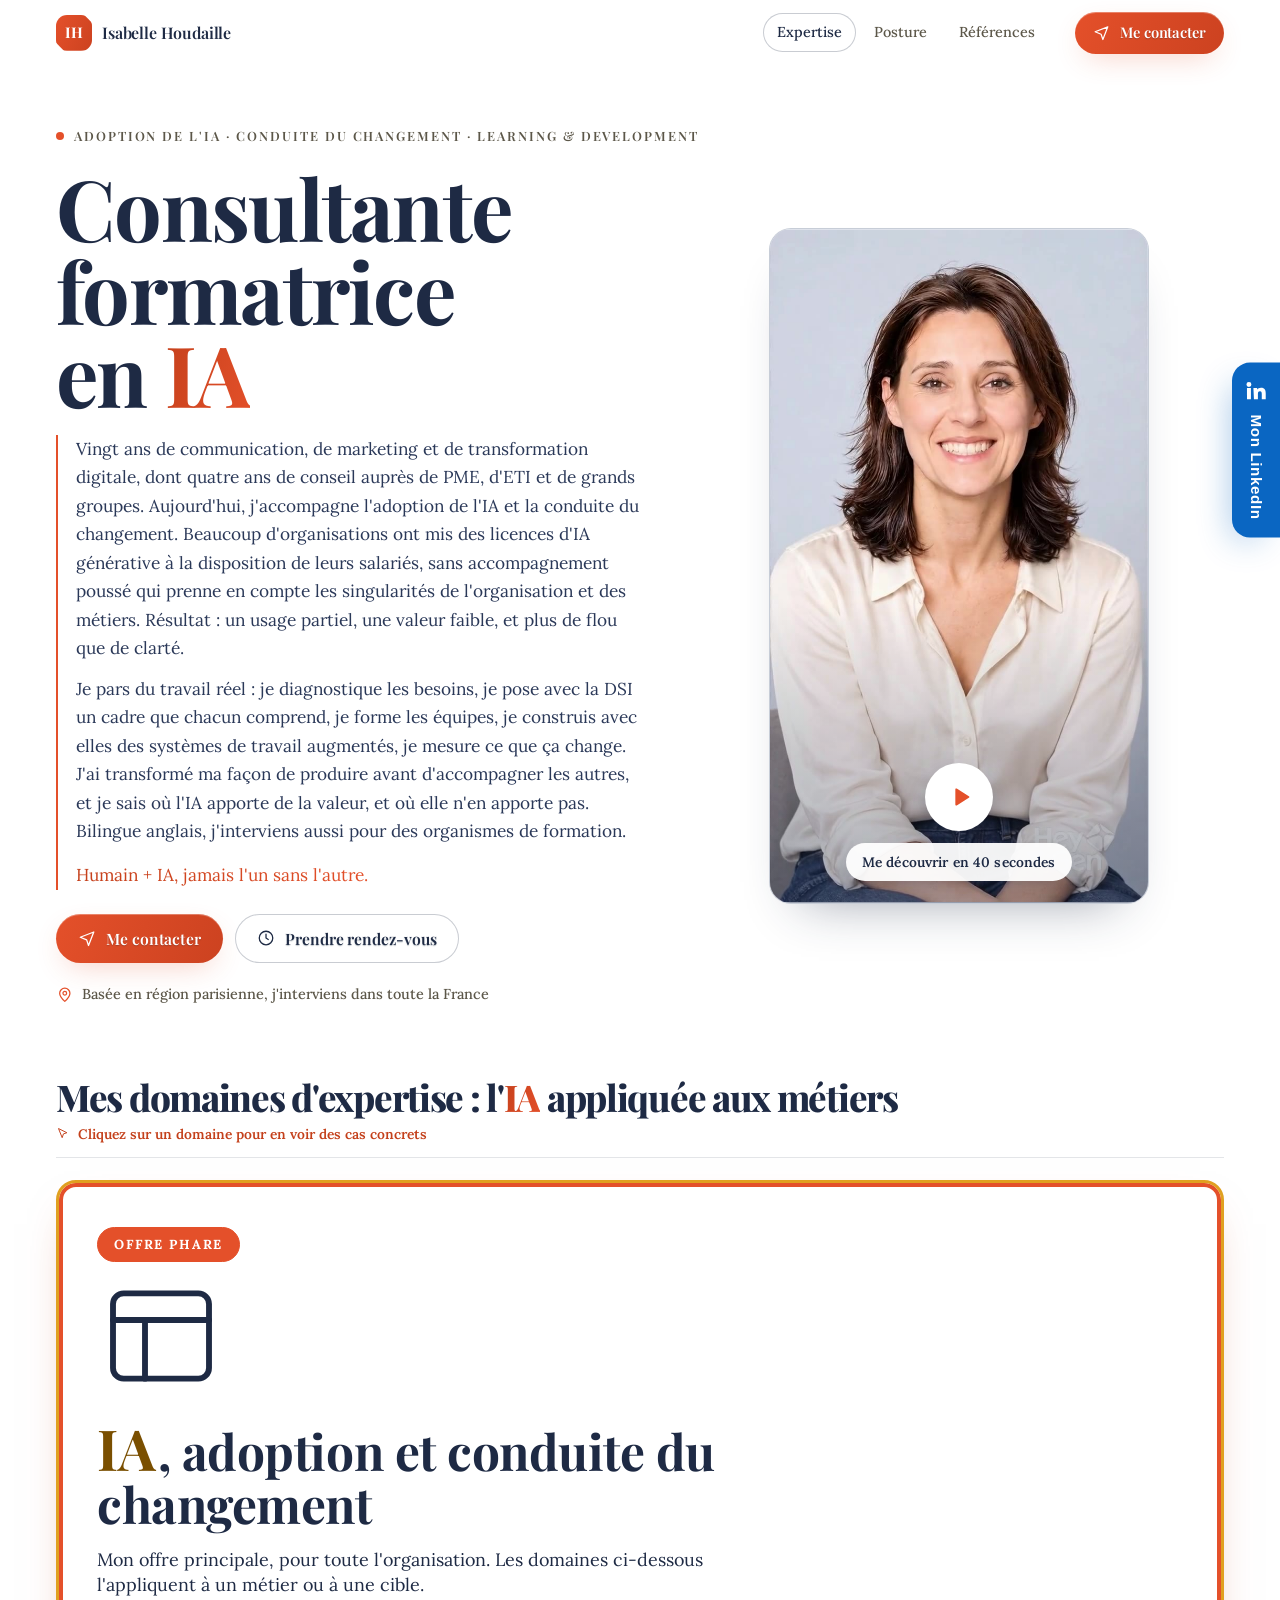
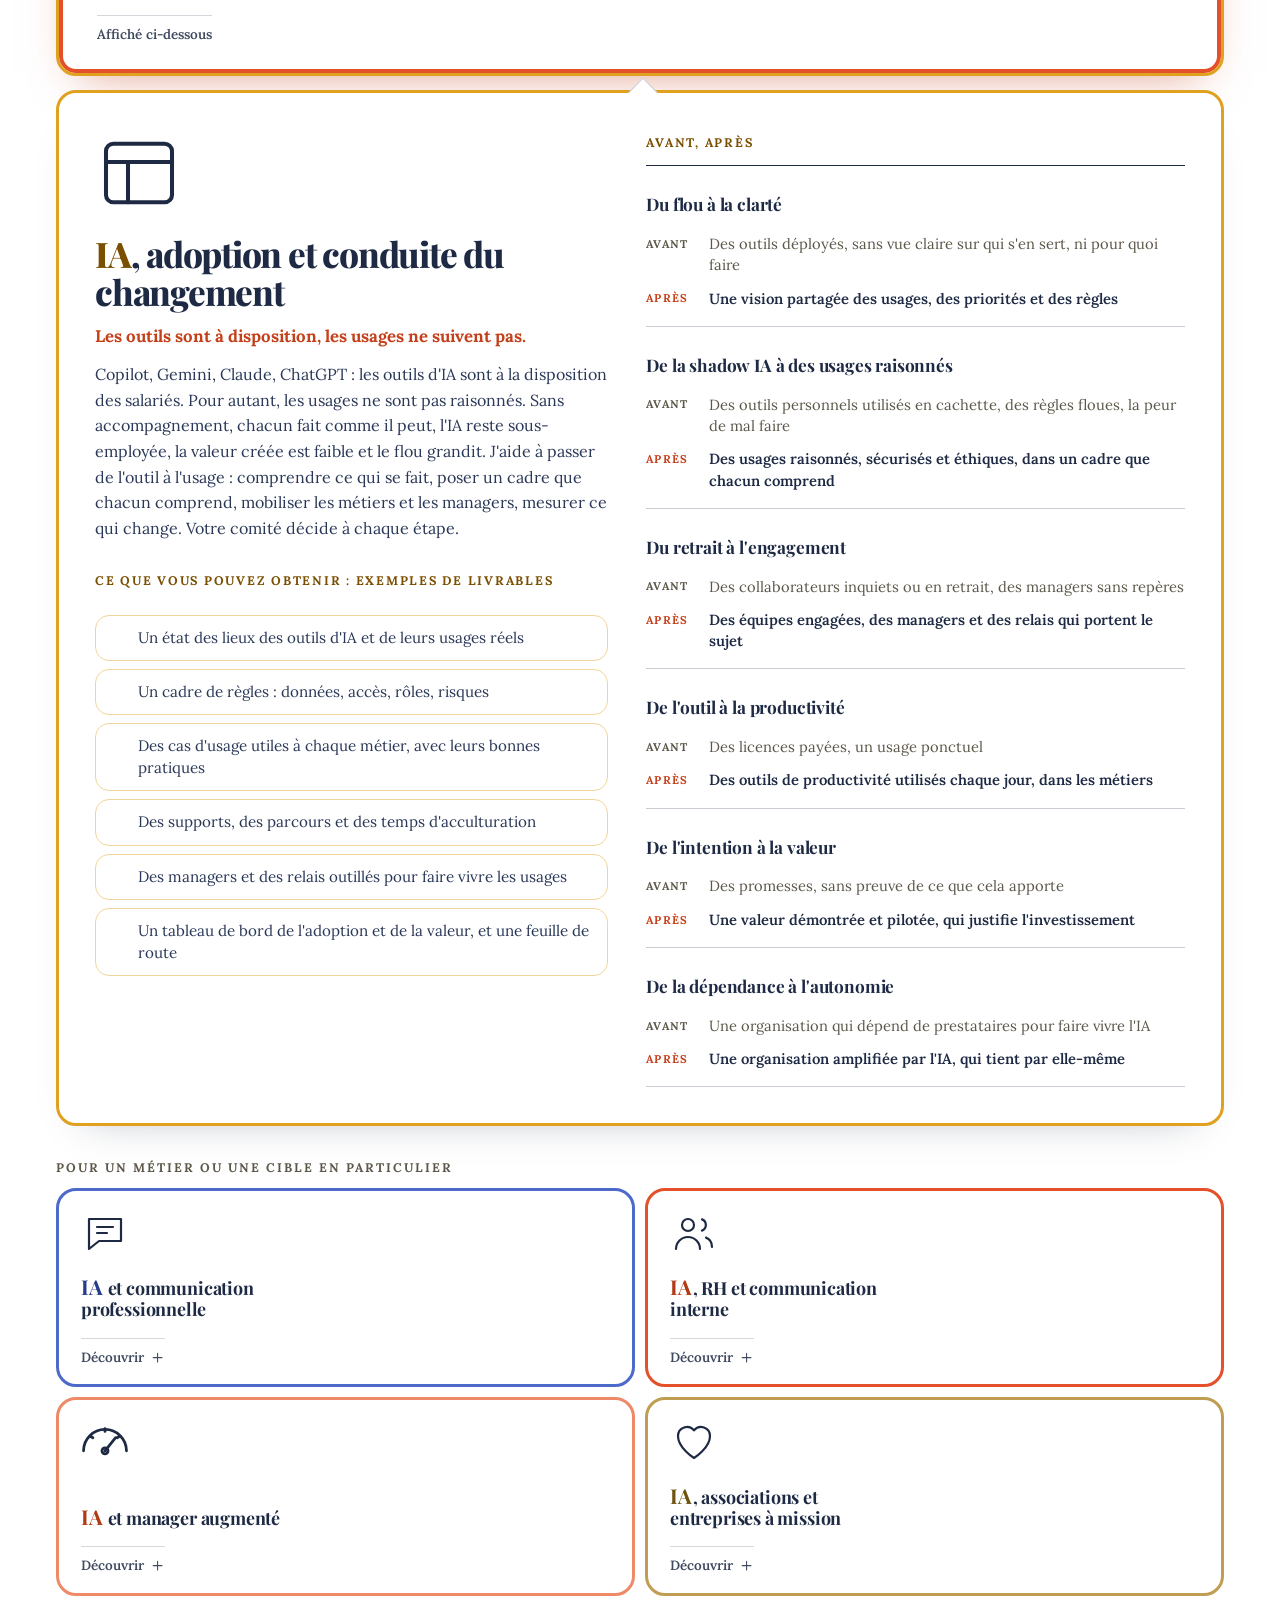
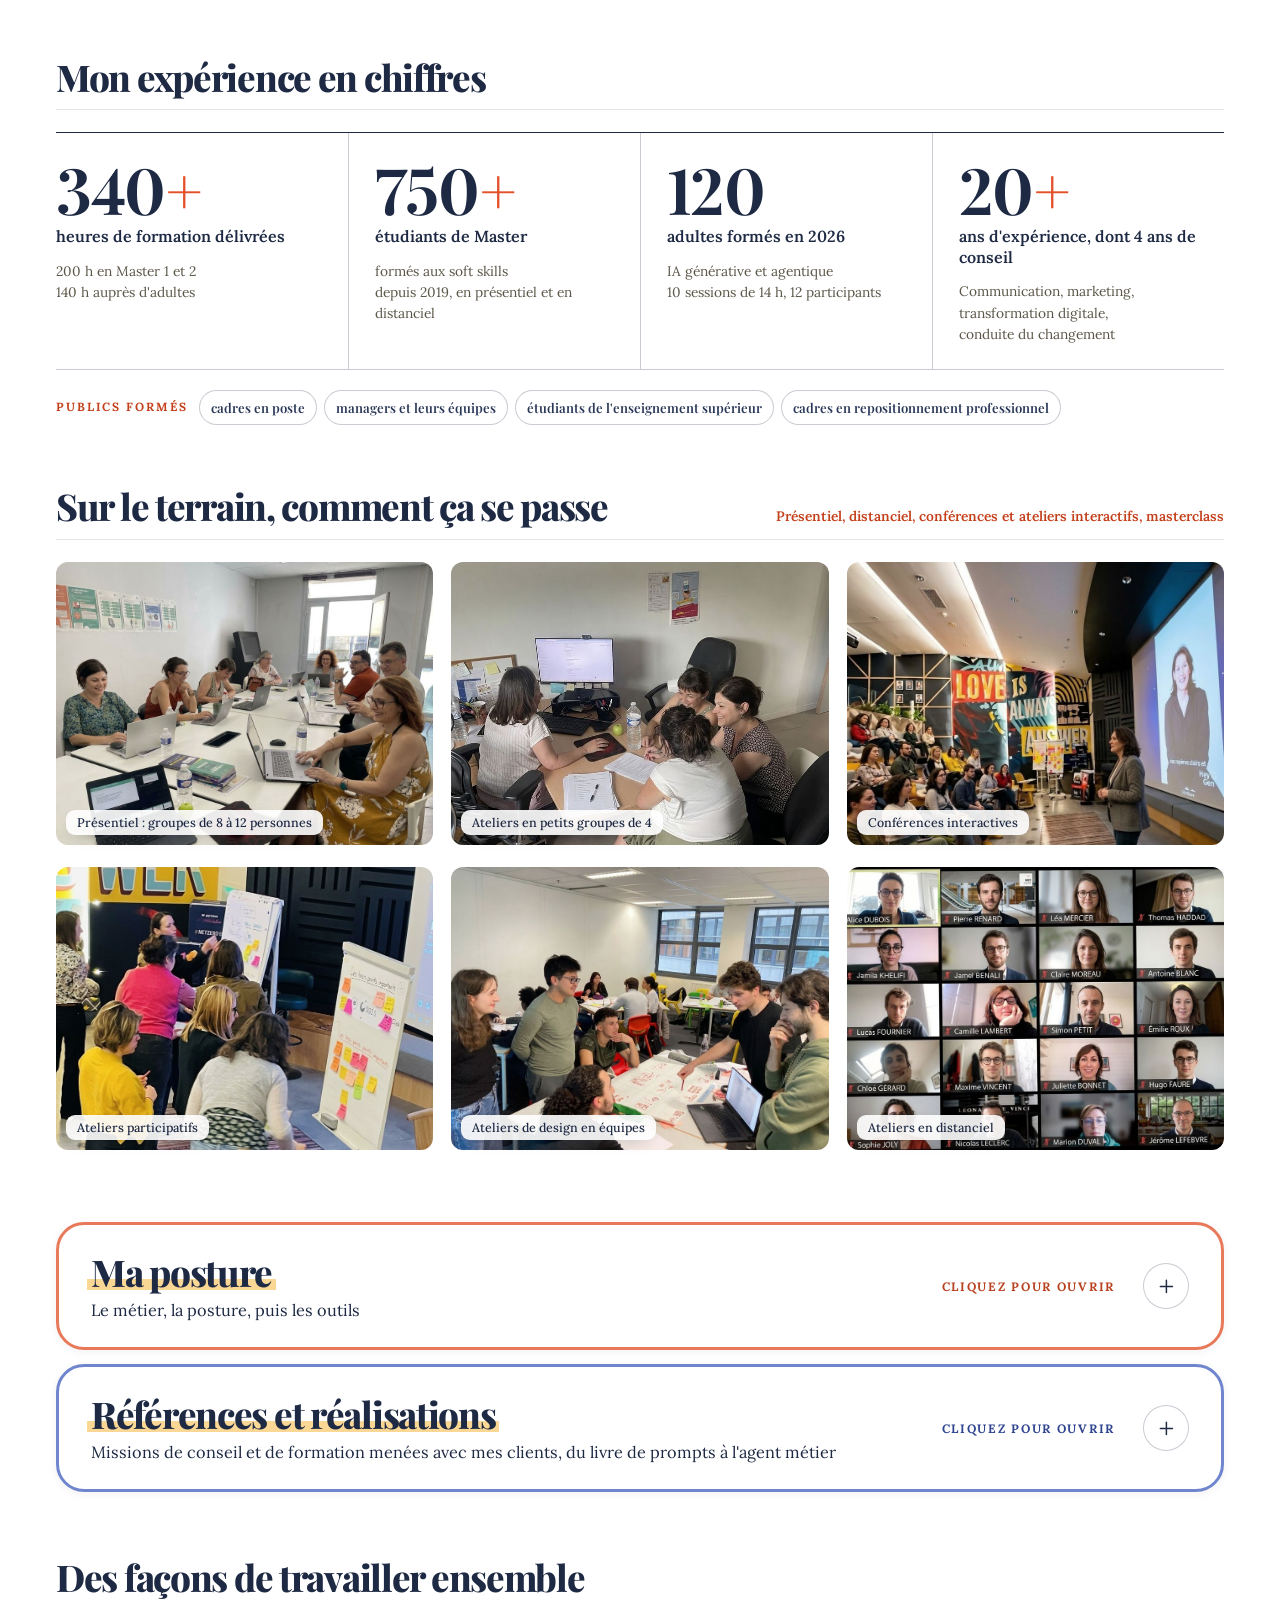
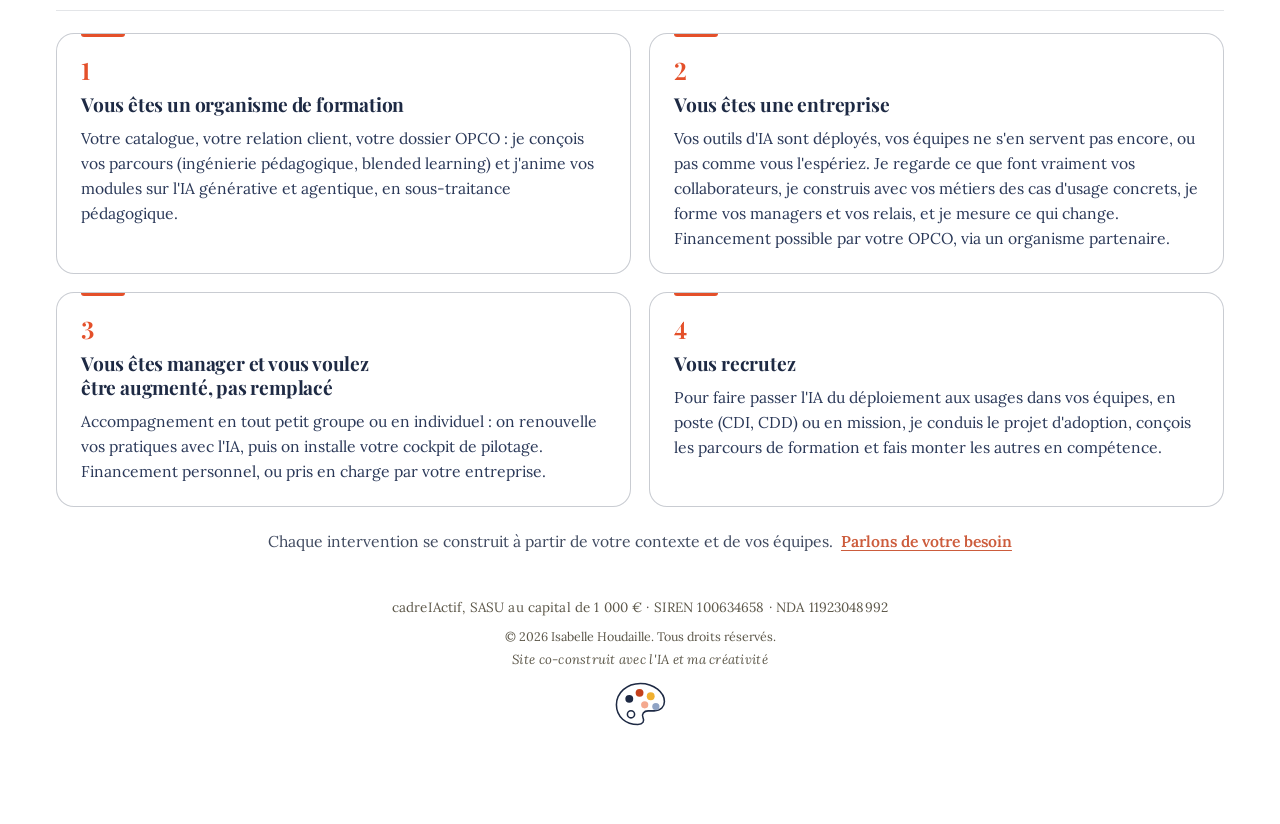
==== index.html @ 3a1d1134 "Panneau de contact : lien LinkedIn retiré (doublon avec l'onglet de droite) Co-Authored-By: Claude S" ====
<!doctype html>
<html lang="fr">
<head>
<meta charset="utf-8">
<meta name="viewport" content="width=device-width, initial-scale=1, viewport-fit=cover">
<title>Isabelle Houdaille · Consultante formatrice IA, conduite du changement</title>
<meta name="description" content="Consultante formatrice en IA : adoption de l'IA et conduite du changement, cadre d'usage, formation des équipes, systèmes de travail augmentés. Bilingue anglais.">
<meta name="theme-color" content="#ffffff">
<meta name="robots" content="index, follow, max-image-preview:large, max-snippet:-1">
<link rel="canonical" href="https://www.cadreiactif.com/">
<meta property="og:type" content="website">
<meta property="og:locale" content="fr_FR">
<meta property="og:site_name" content="cadreIActif">
<meta property="og:url" content="https://www.cadreiactif.com/">
<meta property="og:title" content="Isabelle Houdaille · Consultante formatrice IA, conduite du changement">
<meta property="og:description" content="Adoption de l'IA et conduite du changement : des outils déployés aux usages raisonnés, formation des équipes, systèmes de travail augmentés. Bilingue anglais.">
<meta property="og:image" content="https://www.cadreiactif.com/photo.jpg">
<meta property="og:image:width" content="600">
<meta property="og:image:height" content="750">
<meta property="og:image:alt" content="Isabelle Houdaille, consultante formatrice en IA">
<meta name="twitter:card" content="summary_large_image">
<script type="application/ld+json">
{
 "@context": "https://schema.org",
 "@graph": [
  {
   "@type": "Person",
   "@id": "https://www.cadreiactif.com/#isabelle-houdaille",
   "name": "Isabelle Houdaille",
   "jobTitle": "Consultante formatrice en IA",
   "description": "Consultante formatrice en IA : adoption de l'IA et conduite du changement, cadre d'usage, formation des équipes, conception de systèmes de travail augmentés par l'IA. Vingt ans de communication, de marketing et de transformation digitale, dont quatre ans de conseil.",
   "url": "https://www.cadreiactif.com/",
   "image": "https://www.cadreiactif.com/photo.jpg",
   "email": "ih@cadreiactif.com",
   "knowsLanguage": ["fr", "en"],
   "worksFor": { "@id": "https://www.cadreiactif.com/#cadreiactif" },
   "address": { "@type": "PostalAddress", "addressRegion": "Île-de-France", "addressCountry": "FR" },
   "knowsAbout": [
    "Intelligence artificielle appliquée aux métiers",
    "IA générative et agentique",
    "Conduite du changement",
    "Transformation digitale",
    "Transformation des métiers",
    "Adoption des usages",
    "Learning & Development",
    "Ingénierie pédagogique",
    "Conception de parcours de formation",
    "Blended learning",
    "Assistants et agents IA",
    "Ingénierie du contexte",
    "Gestion des connaissances",
    "Automatisation des processus",
    "Design thinking",
    "Facilitation",
    "Mesure de l'impact"
   ],
   "sameAs": ["https://www.linkedin.com/in/isabellehoudaille-ia-digital-innovation-creativite/"]
  },
  {
   "@type": "ProfessionalService",
   "@id": "https://www.cadreiactif.com/#cadreiactif",
   "name": "cadreIActif",
   "url": "https://www.cadreiactif.com/",
   "founder": { "@id": "https://www.cadreiactif.com/#isabelle-houdaille" },
   "areaServed": "FR",
   "knowsLanguage": ["fr", "en"],
   "description": "Conseil et formation en IA pour les managers, les équipes, les organismes de formation et les entreprises : conduite du changement, acculturation, assistants et agents IA, systèmes de travail augmentés.",
   "email": "ih@cadreiactif.com",
   "sameAs": ["https://www.linkedin.com/in/isabellehoudaille-ia-digital-innovation-creativite/"]
  },
  {
   "@type": "WebSite",
   "@id": "https://www.cadreiactif.com/#site",
   "url": "https://www.cadreiactif.com/",
   "name": "cadreIActif",
   "inLanguage": "fr-FR",
   "publisher": { "@id": "https://www.cadreiactif.com/#cadreiactif" }
  }
 ]
}
</script>
<link rel="icon" href="data:image/svg+xml,%3Csvg xmlns=%27http://www.w3.org/2000/svg%27 viewBox=%270 0 64 64%27%3E%3Crect width=%2764%27 height=%2764%27 rx=%2714%27 fill=%27%23ffffff%27/%3E%3Ctext x=%2732%27 y=%2742%27 font-size=%2728%27 font-weight=%27700%27 text-anchor=%27middle%27 font-family=%27Arial,sans-serif%27 fill=%27%23e4502a%27%3EIH%3C/text%3E%3C/svg%3E">
<link rel="preconnect" href="https://fonts.googleapis.com">
<link rel="preconnect" href="https://fonts.gstatic.com" crossorigin>
<link rel="stylesheet" href="https://fonts.googleapis.com/css2?family=Lora:ital,wght@0,400;0,500;0,600;0,700;1,400&family=Playfair+Display:wght@500;600;700;800;900&display=swap">
<link rel="stylesheet" href="style.css?v=20261110110000">
<noscript><style>.ssr{position:static;width:auto;height:auto;margin:0;overflow:visible;clip:auto;white-space:normal;padding:24px;max-width:860px;margin:0 auto;font-family:Georgia,serif;line-height:1.6}</style></noscript>
</head>
<body>
<div id="progress" aria-hidden="true"></div>
<header class="top" id="top"></header>
<main id="main"><!--SSR:START--><div class="ssr"><section id="haut-ssr">
<h1>Isabelle Houdaille · Consultante formatrice en IA</h1>
<p>Adoption de l&#x27;IA · Conduite du changement · Learning &amp; Development</p>
<p>Vingt ans de communication, de marketing et de transformation digitale, dont quatre ans de conseil auprès de PME, d&#x27;ETI et de grands groupes. Aujourd&#x27;hui, j&#x27;accompagne l&#x27;adoption de l&#x27;IA et la conduite du changement. Beaucoup d&#x27;organisations ont mis des licences d&#x27;IA générative à la disposition de leurs salariés, sans accompagnement poussé qui prenne en compte les singularités de l&#x27;organisation et des métiers. Résultat : un usage partiel, une valeur faible, et plus de flou que de clarté.</p>
<p>Je pars du travail réel : je diagnostique les besoins, je pose avec la DSI un cadre que chacun comprend, je forme les équipes, je construis avec elles des systèmes de travail augmentés, je mesure ce que ça change. J&#x27;ai transformé ma façon de produire avant d&#x27;accompagner les autres, et je sais où l&#x27;IA apporte de la valeur, et où elle n&#x27;en apporte pas. Bilingue anglais, j&#x27;interviens aussi pour des organismes de formation.</p>
<p>Humain + IA, jamais l&#x27;un sans l&#x27;autre.</p>
<p>Basée en région parisienne, j&#x27;interviens dans toute la France</p>
<p><a href="mailto:ih@cadreiactif.com">ih@cadreiactif.com</a> · <a href="/rdv/">Prendre rendez-vous</a> · <a href="https://www.linkedin.com/in/isabellehoudaille-ia-digital-innovation-creativite/">Profil LinkedIn</a></p>
</section>
<section id="expertise-ssr">
<h2>Mes domaines d&#x27;expertise : l&#x27;IA appliquée aux métiers</h2>
<article><h3>IA, adoption et conduite du changement</h3><p>Les outils sont à disposition, les usages ne suivent pas.</p>
<p>Copilot, Gemini, Claude, ChatGPT : les outils d&#x27;IA sont à la disposition des salariés. Pour autant, les usages ne sont pas raisonnés. Sans accompagnement, chacun fait comme il peut, l&#x27;IA reste sous-employée, la valeur créée est faible et le flou grandit. J&#x27;aide à passer de l&#x27;outil à l&#x27;usage : comprendre ce qui se fait, poser un cadre que chacun comprend, mobiliser les métiers et les managers, mesurer ce qui change. Votre comité décide à chaque étape.</p>
<h4>Vos cas métiers en action : exemples, non limitatifs</h4><ul><li>Un état des lieux des outils d&#x27;IA et de leurs usages réels</li><li>Un cadre de règles : données, accès, rôles, risques</li><li>Des cas d&#x27;usage utiles à chaque métier, avec leurs bonnes pratiques</li><li>Des supports, des parcours et des temps d&#x27;acculturation</li><li>Des managers et des relais outillés pour faire vivre les usages</li><li>Un tableau de bord de l&#x27;adoption et de la valeur, et une feuille de route</li></ul>
<h4>Avant, après</h4><ul><li>Du flou à la clarté : avant, Des outils déployés, sans vue claire sur qui s&#x27;en sert, ni pour quoi faire ; après, Une vision partagée des usages, des priorités et des règles</li><li>De la shadow IA à des usages raisonnés : avant, Des outils personnels utilisés en cachette, des règles floues, la peur de mal faire ; après, Des usages raisonnés, sécurisés et éthiques, dans un cadre que chacun comprend</li><li>Du retrait à l&#x27;engagement : avant, Des collaborateurs inquiets ou en retrait, des managers sans repères ; après, Des équipes engagées, des managers et des relais qui portent le sujet</li><li>De l&#x27;outil à la productivité : avant, Des licences payées, un usage ponctuel ; après, Des outils de productivité utilisés chaque jour, dans les métiers</li><li>De l&#x27;intention à la valeur : avant, Des promesses, sans preuve de ce que cela apporte ; après, Une valeur démontrée et pilotée, qui justifie l&#x27;investissement</li><li>De la dépendance à l&#x27;autonomie : avant, Une organisation qui dépend de prestataires pour faire vivre l&#x27;IA ; après, Une organisation amplifiée par l&#x27;IA, qui tient par elle-même</li></ul></article>
<article><h3>IA et communication professionnelle</h3><p>L&#x27;IA tient la plume, vous gardez la voix.</p>
<p>Un cockpit de pilotage et de création pour vos assets marketing et de communication : livret de marque, calendrier éditorial, visuels, un message pour chaque cible. L&#x27;IA décline, votre voix reste la vôtre.</p>
<h4>Vos cas métiers en action : exemples, non limitatifs</h4><ul><li>Décliner un même message pour l&#x27;e-mailing, la plaquette, les réseaux sociaux, le communiqué et le site web</li><li>Bâtir un calendrier éditorial : un contenu pilier, plusieurs formats, un message par cible</li><li>Poser le livret de marque et la charte éditoriale</li><li>Créer des visuels, des infographies et de la data visualisation</li><li>Piloter sa communication avec un tableau de bord et des indicateurs d&#x27;impact</li><li>Planifier ses tâches récurrentes : veille, newsletter, bilan et récapitulatif</li></ul>
<h4>Indicateurs de réussite : exemples</h4><ul><li>Un livre blanc (plan, rédaction, relectures, versions) : avant 4 j, après 1 j, estimation</li><li>Un message décliné en 6 supports (emailing, plaquette, réseaux sociaux, communiqué, site) : avant 6 h, après 1 h 30, estimation</li><li>Le calendrier éditorial d&#x27;un trimestre (thèmes, formats et dates posés avant d&#x27;écrire) : avant 3 j, après 4 h, estimation</li></ul></article>
<article><h3>IA, RH et communication interne</h3><p>Moins de paperasse, plus d&#x27;humain.</p>
<p>Diagnostic des besoins avec les équipes, puis fiches de poste, parcours d&#x27;intégration, FAQ salariés, tableaux de bord RH. Du temps, de la créativité et de la cohérence collective reviennent à l&#x27;équipe.</p>
<h4>Vos cas métiers en action : exemples, non limitatifs</h4><ul><li>Rédiger des fiches de poste et des contenus de marque employeur, en contrôlant les biais</li><li>Transformer un accord ou un texte juridique en livret salarié et en FAQ RH</li><li>Relire un procès-verbal de CSE : décisions, actions et points sensibles</li><li>Construire un parcours d&#x27;intégration : étapes, supports et checklist pour le manager</li><li>Concevoir un parcours de formation en blended learning, avec ses supports</li><li>Suivre les indicateurs RH et le budget formation : tableau de bord, bilan mensuel et to-do list des échéances</li></ul>
<h4>Indicateurs de réussite : exemples</h4><ul><li>Le renouvellement du catalogue d&#x27;ateliers d&#x27;une association nationale (un agent conçoit les ateliers à partir d&#x27;un brief, bibliothèque de 60+ prompts) : avant tous les 3 ans, après tous les 3 mois, constaté</li><li>Le procès-verbal mensuel d&#x27;un CSE (relu avec un agent conçu avec une DRH) : avant 2 h, après 15 min, estimation</li><li>Une fiche de poste et son annonce (rédigées, relues et contrôlées sur les biais) : avant 2 h, après 30 min, estimation</li></ul></article>
<article><h3>IA et manager augmenté</h3><p>L&#x27;IA fait le travail, le manager garde la décision.</p>
<h4>Niveau 1 : Transformer ses pratiques de travail avec l&#x27;IA</h4><ul><li>Comprendre les fondamentaux de l&#x27;IA générative et agentique</li><li>Maîtriser le prompting et adopter la bonne posture pour obtenir des résultats fiables et pertinents</li><li>Créer des assistants personnalisés et implémenter des agents IA pour exploiter ses documents, structurer ses méthodes de travail et automatiser les tâches les plus chronophages et répétitives</li></ul><p>Ce que vous y gagnez : Gagner du temps, améliorer la qualité des productions et se recentrer sur les missions à valeur ajoutée</p>
<h4>Niveau 2 : Système de travail augmenté par l&#x27;IA avec Claude Code ou Codex</h4><ul><li>Concevoir et mettre en place un véritable « second cerveau » augmenté par l&#x27;IA, organisé autour de vos outils, dossiers, documents et connaissances</li><li>Structurer une mémoire persistante, relier vos ressources, créer des workflows et automatiser des tâches récurrentes</li></ul><p>Ce que vous y gagnez : Capitaliser sur vos informations, retrouver le fil de vos projets, fluidifier votre organisation et libérer du temps pour l&#x27;analyse et la décision</p>
<h4>Vos cas métiers en action : exemples, non limitatifs</h4><ul><li>Installer son cockpit de pilotage, relié à sa messagerie, à son agenda et à ses documents</li><li>Transformer les échanges en décisions : comptes rendus, synthèses et plans d&#x27;action</li><li>Planifier ses tâches récurrentes : veille, newsletter, bilan, récapitulatif et to-do list</li><li>Travailler en équipe avec une base de connaissances partagée et interrogeable</li><li>Penser avec l&#x27;IA : un partenaire de réflexion pour challenger ses idées et gagner en créativité</li><li>Construire son offre, son positionnement et ses prises de parole pour avoir de l&#x27;impact</li></ul>
<h4>Indicateurs de réussite : exemples</h4><ul><li>La veille de la semaine (collecte et synthèse automatisées, 2 newsletters par semaine) : avant 3 h, après 20 min, constaté</li><li>Une proposition commerciale argumentée (avec un cockpit relié à ses outils) : avant 1 j, après 3 h, estimation</li><li>Le compte rendu d&#x27;une visio d&#x27;une heure (synthèse, décisions, actions avec échéances) : avant 45 min, après 10 min, estimation</li></ul></article>
<article><h3>IA, associations et entreprises à mission</h3><p>L&#x27;IA doit prouver son impact.</p>
<p>Budget et impact en tableaux de bord, rapports pour les financeurs, gestion de projets, animation de réseau : l&#x27;IA sert la mission, et l&#x27;impact se démontre.</p>
<h4>Vos cas métiers en action : exemples, non limitatifs</h4><ul><li>Rédiger des rapports et des bilans pour les financeurs : indicateurs, impact, message adapté à chacun</li><li>Monter un projet ou un dossier : diagnostic, objectifs, plan d&#x27;action et budget</li><li>Passer en revue des dizaines de projets avec des critères équitables, avant un CODIR</li><li>Piloter le budget, les financements et les indicateurs d&#x27;impact dans un tableau de bord partagé</li><li>Valoriser ses actions : un bilan d&#x27;impact décliné en newsletter et en contenus, avec un message par cible</li><li>Planifier le suivi de la mission : veille sur les financeurs, bilan d&#x27;impact et to-do list des échéances</li></ul>
<h4>Indicateurs de réussite : exemples</h4><ul><li>Le passage en revue de 50 projets avant un CODIR (mêmes critères appliqués à chacun) : avant 35 h, après 10 h, constaté</li><li>Un rapport pour un financeur (indicateurs, bilan, narratif d&#x27;impact) : avant 2 j, après 4 h, estimation</li><li>Le compte rendu d&#x27;un conseil d&#x27;administration (relevé de décisions et actions) : avant 3 h, après 45 min, estimation</li></ul></article>
</section>
<section id="chiffres-ssr">
<h2>Mon expérience en chiffres</h2><ul>
<li>340+ heures de formation délivrées : étudiants et adultes</li>
<li>750+ étudiants de Master : formés aux soft skills</li>
<li>120 adultes formés en 2026 : IA générative et agentique, 10 sessions de 14 h</li>
<li>20+ ans d&#x27;expérience, dont 4 ans de conseil : communication, marketing, transformation digitale, conduite du changement</li>
</ul>
<p>Publics formés : cadres en poste, managers et leurs équipes, étudiants de l&#x27;enseignement supérieur, cadres en repositionnement professionnel.</p></section>
<section id="terrain-ssr">
<h2>Sur le terrain, comment ça se passe</h2><p>Présentiel, distanciel, conférences et ateliers interactifs, masterclass</p>
<ul><li>Présentiel : groupes de 8 à 12 personnes</li><li>Ateliers en petits groupes de 4</li><li>Conférences interactives</li><li>Ateliers participatifs</li><li>Ateliers de design en équipes</li><li>Ateliers en distanciel</li></ul></section>
<section id="posture-ssr">
<h2>Ma posture : le métier, la posture, puis les outils</h2><p>Une IA utile à une équipe tient trois choses ensemble, dans cet ordre.</p><ol>
<li><h3>Le métier</h3><p>Les usages avant l&#x27;outil.</p><p>Je pars du travail réel : qui fait quoi, où ça coince, ce que l&#x27;outil changera. J&#x27;écoute les cas d&#x27;usage de vos équipes avec leurs mots, par des entretiens, des enquêtes et l&#x27;observation du terrain, pour une IA qui sert dès le lundi matin.</p></li>
<li><h3>La posture</h3><p>Le professionnel reste aux commandes.</p><p>L&#x27;IA copilote, l&#x27;humain pose le problème, arbitre et signe. Je dis aussi où elle n&#x27;apporte rien : un usage qui ne tient pas se retire. Avec les agents, je précise qui fixe le périmètre, quels contrôles s&#x27;appliquent, et quand reprendre la main. Un usage raisonné, éthique et responsable.</p></li>
<li><h3>Les outils</h3><p>Choisis pour vos contraintes, pas pour la mode.</p><p>ChatGPT, Claude, Copilot, Gemini, Mistral, les IA sectorielles. Sécurité, confidentialité, digital workplace : on choisit les environnements et les LLM, puis les fonctionnalités utiles. Je conçois des systèmes de travail augmentés par l&#x27;IA : assistants et agents, ingénierie du contexte, mémoire et gestion des connaissances, workflows intelligents, automatisation des processus.</p></li>
</ol><p>Le métier seul ne dit pas quoi installer. La posture seule reste théorique. Les outils seuls changent tous les six mois. Tenus ensemble, comme un système, le métier donne le terrain, la posture fixe les règles, les outils exécutent : l&#x27;adoption des usages passe le cap des trois semaines.</p><p>Humain + IA, jamais l&#x27;un sans l&#x27;autre.</p></section>
<section id="realisations-ssr">
<h2>Références et réalisations</h2>
<p>Missions de conseil et de formation menées avec mes clients, du livre de prompts à l'agent métier.</p>
<article><h3>60+ prompts, une base commune enrichie à chaque formation</h3><p>Réseau d&#x27;insertion professionnelle · Formation et ingénierie pédagogique</p><p>Une soixantaine de prompts, écrits avec les conseillers, pour ne jamais repartir de zéro. Chaque formation enrichit la bibliothèque, la suivante en profite, et tout le réseau avec.</p><ul><li>Les éléments clés pour comprendre l&#x27;IA et ses outils</li><li>La posture à adopter et l&#x27;art de questionner</li><li>Des assistants et des agents, des prompts pour aller plus loin</li><li>Des exercices d&#x27;échauffement ludiques et des ateliers de spécification d&#x27;agents</li></ul><p>Bénéfice : une base commune qui s&#x27;enrichit à chaque formation, au profit de tout le réseau</p></article>
<article><h3>Un agent IA pour renouveler le catalogue d&#x27;ateliers tous les 3 mois</h3><p>Association nationale de défense des droits des consommateurs · Conseil et conception d&#x27;un agent IA</p><p>Tous les trois ans, l&#x27;association renouvelait son catalogue d&#x27;ateliers : un chantier lourd. Avec l&#x27;agent, c&#x27;est tous les trois mois. À partir d&#x27;un simple brief, il cadre le besoin, propose des idées et construit chaque atelier pour une cible et un objectif précis. Le catalogue colle enfin à un marché qui bouge vite, et gagne en attractivité.</p><ul><li>Un brief, un besoin cadré, des idées d&#x27;ateliers pour une cible et un objectif précis</li><li>Déroulé, supports, évaluation, mesure de l&#x27;impact : l&#x27;atelier est construit de bout en bout</li><li>Une pédagogie différenciée selon le public, et des concepts qu&#x27;on n&#x27;aurait pas imaginés seul</li></ul><p>Avant : tous les 3 ans. Maintenant : tous les 3 mois, un cycle divisé par 12</p></article>
<article><h3>L&#x27;IA pour analyser 50 projets avant le comité de sélection</h3><p>Fondation d&#x27;entreprise, soutien à des projets à impact dans les territoires · Conseil et mesure de l&#x27;impact</p><p>Tous les deux mois, une cinquantaine de dossiers, de formats et de qualité inégaux, attendent le comité de sélection. L&#x27;IA passe chacun au crible d&#x27;une même grille de critères équitables, centrée sur l&#x27;impact attendu. Le temps de lecture tombe de 35 h à 10 h, la décision reste humaine.</p><ul><li>Une grille de critères équitables et centrée sur l&#x27;impact, identique pour chaque projet</li><li>Données anonymisées, outils validés, relecture humaine avant le comité</li></ul><p>Bénéfice : 10 h de lecture au lieu de 35 h, tous les 2 mois, avec une même grille pour chaque projet</p></article>
</section>
<section id="offre-ssr">
<h2>Des façons de travailler ensemble</h2>
<article><h3>Vous êtes un organisme de formation</h3><p>Votre catalogue, votre relation client, votre dossier OPCO : je conçois vos parcours (ingénierie pédagogique, blended learning) et j&#x27;anime vos modules sur l&#x27;IA générative et agentique, en sous-traitance pédagogique.</p></article>
<article><h3>Vous êtes une entreprise</h3><p>Vos outils d&#x27;IA sont déployés, vos équipes ne s&#x27;en servent pas encore, ou pas comme vous l&#x27;espériez. Je regarde ce que font vraiment vos collaborateurs, je construis avec vos métiers des cas d&#x27;usage concrets, je forme vos managers et vos relais, et je mesure ce qui change. Financement possible par votre OPCO, via un organisme partenaire.</p></article>
<article><h3>Vous êtes manager et vous voulez être augmenté, pas remplacé</h3><p>Accompagnement en tout petit groupe ou en individuel : on renouvelle vos pratiques avec l&#x27;IA, puis on installe votre cockpit de pilotage. Financement personnel, ou pris en charge par votre entreprise.</p></article>
<article><h3>Vous recrutez</h3><p>Pour faire passer l&#x27;IA du déploiement aux usages dans vos équipes, en poste (CDI, CDD) ou en mission, je conduis le projet d&#x27;adoption, conçois les parcours de formation et fais monter les autres en compétence.</p></article>
<p>Chaque intervention se construit à partir de votre contexte et de vos équipes.</p></section>
<p>Contactez-moi. Un projet de transformation, une équipe à former, un poste à pourvoir ? Réservez 20 minutes pour en parler, ou écrivez-moi : je vous réponds personnellement.</p>
<p>cadreIActif, SASU au capital de 1 000 € · SIREN 100634658 · NDA 11923048992 · © 2026 Isabelle Houdaille</p></div><!--SSR:END--></main>
<div id="dock"></div>

<script>
(function () {
  var $ = function (s, r) { return (r || document).querySelector(s); };
  var $$ = function (s, r) { return Array.prototype.slice.call((r || document).querySelectorAll(s)); };
  var esc = function (s) { return String(s).replace(/[&<>"]/g, function (c) { return { "&": "&amp;", "<": "&lt;", ">": "&gt;", '"': "&quot;" }[c]; }); };
  var reduce = window.matchMedia && window.matchMedia("(prefers-reduced-motion: reduce)").matches;
  var D0;
  var NAV = [["expertise", "Expertise"], ["posture", "Posture"], ["realisations", "Références"]];

  function fmtMin(m) {
    m = Math.round(m);
    if (m >= 60) { var h = Math.floor(m / 60), r = m % 60; return h + " h" + (r ? " " + (r < 10 ? "0" : "") + r : ""); }
    return m + " min";
  }
  function ico(name) { return '<svg viewBox="0 0 24 24" width="1em" height="1em" fill="none" stroke="currentColor" stroke-width="1.7" stroke-linecap="round" stroke-linejoin="round" aria-hidden="true">' + D0.icones.raw[name] + '</svg>'; }
  function counter(c) { return '<div class="n" data-n="' + c.n + '" data-s="' + esc(c.s) + '">' + c.n + (c.s ? '<i>' + esc(c.s) + '</i>' : '') + '</div>'; }
  function mailto() { return "mailto:" + D0.meta.email + "?subject=" + encodeURIComponent(D0.contact.objet); }

  /* ---------- Barre du haut, dock de contact ---------- */
  function renderTop(D) {
    $("#top").innerHTML =
      '<div class="top-in"><a class="logo" href="#haut" aria-label="Haut de page"><span>IH</span>Isabelle Houdaille</a>' +
      '<nav class="tnav" aria-label="Sections">' + NAV.map(function (n) { return '<a href="#' + n[0] + '" data-s="' + n[0] + '">' + n[1] + '</a>'; }).join("") + '</nav>' +
      '<div class="top-act">' +
      '<button class="cta sm" type="button" data-open-contact>' + ico("send") + esc(D.contact.bouton) + '</button></div></div>';

    $("#dock").innerHTML =
      '<a class="tab-contact" href="' + esc(D.meta.linkedin) + '" target="_blank" rel="noopener" aria-label="' + esc(D.contact.accroche || "Mon LinkedIn") + ' (nouvel onglet)"><span class="tc-ic">' + D.icones["in"] + '</span><span class="tc-tx">' + esc(D.contact.accroche || "Mon LinkedIn") + '</span></a>' +
      '<div class="scrim" id="scrim"></div>' +
      '<aside class="cpanel" id="cpanel" aria-hidden="true" aria-label="Contact"><button class="icon-btn x" type="button" id="cclose" aria-label="Fermer">' + ico("close") + '</button>' +
      '<div class="cp-photo"><span class="logo-b">IH</span><div><b>' + esc(D.meta.nom) + '</b><span>' + esc(D.meta.titre) + (D.meta.titre2 ? ' ' + esc(D.meta.titre2) : '') + '</span></div></div>' +
      '<h2 class="cp-h">' + esc(D.contact.titre) + '</h2>' +
      (D.contact.texte ? '<p class="cp-txt">' + esc(D.contact.texte) + '</p>' : '') +
      (D.contact.rdvLien ? '<a class="cta" href="' + esc(D.contact.rdvLien) + '" target="_blank" rel="noopener">' + ico("clock") + esc(D.contact.rdv) + '</a>' : '') +
      '<div class="addr"><a id="addr" href="' + esc(mailto()) + '">' + esc(D.meta.email) + '</a><button type="button" class="copy" id="copy" aria-label="Copier l\'adresse e-mail">' + ico("copy") + '<span>Copier</span></button></div>' +
      '</aside>';
  }

  /* ---------- Hero ---------- */
  function heroHtml(D) {
    var T = D.titres;
    var txt = esc(D.profil.texte).replace(esc(D.profil.accent), '<em class="gt">' + esc(D.profil.accent) + '</em>')
      .split("\n").map(function (t) { return '<p>' + t + '</p>'; }).join("");
    return '<section class="hero" id="haut"><div class="hero-grid"><div class="hero-txt">' +
      '<span class="role"><i></i>' + esc(D.meta.role || D.meta.nom) + '</span>' +
      '<h1 class="nom">' + esc(D.meta.titre).replace(/IA$/, '<span class="gt">IA</span>') + (D.meta.titre2 ? '<small>' + esc(D.meta.titre2).replace(/IA$/, '<span class="gt">IA</span>') + '</small>' : '') + '</h1>' +
      '<div class="profil-texte">' + txt + '</div>' +
      '<div class="hero-act"><button class="cta" type="button" data-open-contact>' + ico("send") + esc(D.contact.bouton) + '</button>' +
      (D.contact.rdvLien ? '<a class="cta alt" href="' + esc(D.contact.rdvLien) + '" target="_blank" rel="noopener">' + ico("clock") + esc(D.contact.rdv) + '</a>' : '') +
      '</div>' +
      '<p class="metas">' + ico("lieu") + esc(D.meta.lieu) + '</p>' +
      '</div>' +
      '<figure class="vid" id="presentation">' +
        '<div class="vid-frame">' +
        '<video id="vid-el" playsinline preload="none" poster="media/presentation-poster.jpg" aria-label="Vidéo de présentation d\'' + esc(D.meta.nom) + '" width="720" height="1280"><source src="media/presentation.mp4" type="video/mp4"></video>' +
        '<img class="vid-poster" src="media/presentation-poster.jpg" alt="" width="720" height="1280">' +
        '<button class="vid-play" type="button" aria-label="Lire la vidéo de présentation (40 secondes)">' +
          '<span class="vid-ring"><svg viewBox="0 0 24 24" aria-hidden="true"><path d="M8 5.5v13a.8.8 0 0 0 1.2.7l10.4-6.5a.8.8 0 0 0 0-1.4L9.2 4.8A.8.8 0 0 0 8 5.5z" fill="currentColor"/></svg></span>' +
          '<span class="vid-lab">Me découvrir en 40 secondes</span>' +
        '</button>' +
        '</div></figure></div></section>';
  }

  function offreHtml(D) {
    var O = D.offre; if (!O) return "";
    return '<section class="offre" id="offre"><div class="sec-head"><h2>' + esc(O.titre) + '</h2><span class="sec-hint">' + esc(O.hint || "") + '</span></div>' +
      '<ul class="offre-grid n' + O.items.length + '">' + O.items.map(function (it, i) {
        return '<li class="offre-it"><span class="offre-n">' + (i + 1) + '</span><h3>' + esc(it.t) + '</h3><p>' + esc(it.d) + '</p>' + (it.niv ? '<ul class="offre-niv">' + it.niv.map(function (n) { return '<li>' + esc(n) + '</li>'; }).join("") + '</ul>' : '') + (it.fin ? '<p class="offre-fin">' + esc(it.fin) + '</p>' : '') + '</li>';
      }).join("") + '</ul>' + (O.pied ? '<p class="offre-devis">' + esc(O.pied) + ' <button type="button" class="devis-lien" data-open-contact>' + esc(O.piedLien || "Contactez-moi") + '</button></p>' : '') + '</section>';
  }

  function kpisHtml(D) {
    var C = D.chiffres, H = C[0], S = C[1], A = C[2], Y = C[3];
    function k(c, sub) { return '<article class="kpi"><div class="kbody">' + counter(c) + '<div class="l">' + esc(c.l) + '</div></div><div class="ks">' + sub + '</div></article>'; }
    var o = '<section class="chiffres"><div class="sec-head"><h2>' + esc(D.titres.chiffres) + '</h2></div><div class="kpis" id="dash">';
    o += k(H, H.repartition[0].h + ' h en ' + esc(H.repartition[0].l) + '<br>' + H.repartition[1].h + ' h auprès d\'adultes');
    o += k(S, esc(S.d) + '<br>depuis 2019, en présentiel et en distanciel');
    o += k(A, 'IA générative et agentique<br>' + A.sessions.nb + ' sessions de ' + A.sessions.duree.replace(" ", "\u00a0") + ', ' + A.sessions.par + ' participants');
    o += k(Y, 'Communication, marketing,<br>transformation digitale,<br>conduite du changement');
    return o + '</div>' +
      '<p class="publics"><span>' + esc(D.titres.publics) + '</span>' + D.publics.map(function (t) { return '<b>' + esc(t) + '</b>'; }).join("") + '</p></section>';
  }

  /* ---------- Accordéons ---------- */
  function acc(id, num, title, teaser, body, open) {
    return '<section class="acc' + (open ? " open" : "") + '" id="' + id + '"><button class="acc-h' + (num ? '' : ' nonum') + '" type="button" aria-expanded="' + !!open + '" aria-controls="' + id + '-b" id="' + id + '-h">' +
      (num ? '<span class="an">' + num + '</span>' : '') + '<span class="at"><b>' + title + '</b><small>' + teaser + '</small></span>' +
      '<span class="ah"><span class="ah-o">Cliquez pour ouvrir</span><span class="ah-c">Fermer</span></span><span class="ap">' + ico("plus") + '</span></button>' +
      '<div class="acc-b" id="' + id + '-b" role="region" aria-labelledby="' + id + '-h"><div class="acc-w"><div class="acc-in">' + body + '</div></div></div></section>';
  }

  function flowHtml(D) {
    var P = D.posture;
    function it(x) { return '<li class="pi pi' + x.n + '"><span class="pn">' + x.n + '</span><div><h3>' + esc(x.t) + '</h3><b>' + esc(x.s) + '</b><p>' + esc(x.d) + '</p></div></li>'; }
    return '<div class="pos" id="flow"><p class="pos-intro">' + esc(P.intro) + '</p><div class="pos-grid"><ol class="pitems">' + P.items.map(it).join("") + '</ol>' +
      '<figure class="pfig"><img src="' + esc(P.img) + '" alt="' + esc(P.alt) + '" loading="lazy"></figure></div>' +
      '<p class="pos-close">' + esc(P.cloture) + '</p>' +
      '<div class="flow-foot"><span>' + esc(P.pied) + '</span><a href="#realisations" data-go="realisations">' + esc(P.lien) + ico("down") + '</a></div></div>';
  }

  function arr(s) { return esc(s).replace(/→/g, '<span class="ar">→</span>'); }
  function titreIA(t) { return esc(t).replace(/^IA\b/, '<span class="iab">IA</span>'); }
  function expertiseHtml(D) {
    return '<section class="expertise" id="expertise"><div class="sec-head"><h2>' + esc(D.titres.expertise).replace(/\bIA\b/, '<span class="gt">IA</span>') + '</h2><span class="sec-hint">' + ico("cursor") + 'Cliquez sur un domaine pour en voir des cas concrets</span></div>' +
      '<div class="tiles" id="tiles" role="tablist" aria-label="Domaines d\'expertise en IA">' +
      D.fonctions.map(function (f, k) {
        var ph = !!f.phare;
        return (k === 1 && D.fonctions[0].phare && D.titres.declinaisons ? '<p class="tiles-sub">' + esc(D.titres.declinaisons) + '</p>' : '') +
          '<button class="tile spot c-' + f.col + (ph ? ' tile-phare' : '') + '" role="tab" type="button" id="tab-' + f.id + '" data-i="' + k + '" aria-selected="false" aria-controls="panel">' +
          '<span class="t-ic">' + f.icon + '</span>' +
          '<span class="t-top"><span class="plus"><span class="p1">' + ico("plus") + '</span><span class="p2">' + ico("check") + '</span></span></span>' +
          (ph ? '<span class="t-badge">' + esc(f.phareLabel || "Offre phare") + '</span>' : '') +
          '<span class="t-title">' + titreIA(f.t) + '</span>' + (ph && f.sous ? '<span class="t-sub">' + esc(f.sous) + '</span>' : '') +
          '<span class="t-go"><span class="go-off">Découvrir</span><span class="go-on">Affiché ci-dessous</span><span class="go-plus">' + ico("plus") + '</span></span></button>';
      }).join("") + '</div><div class="panel" id="panel" role="tabpanel" aria-live="polite" hidden></div></section>';
  }

  function terrainHtml(D) {
    return '<section class="terrain" id="terrain"><div class="sec-head"><h2>' + esc(D.titres.terrain) + '</h2><span class="sec-hint">' + esc(D.titres.terrainHint || "") + '</span></div><div class="ribbon">' +
      D.terrain.map(function (p) { return '<figure class="spot"><img src="' + esc(p.src) + '" alt="' + esc(p.alt) + '" loading="lazy"><figcaption>' + esc(p.cap) + '</figcaption></figure>'; }).join("") + '</div></section>';
  }

  function realisationsHtml(D) {
    return '<p class="lead">Trois histoires où l\'IA a rendu du temps, du livre de prompts à l\'agent.</p>' +
            '<div class="rcards" id="rcards" role="tablist" aria-label="Réalisations">' + D.realisations.map(function (r, k) {
        return '<button type="button" class="rcard spot" role="tab" id="rtab-' + r.id + '" data-i="' + k + '" aria-selected="false" aria-controls="rpanel">' +
          '<span class="rimg"><img src="' + esc(r.img) + '" alt="" loading="lazy"></span>' +
          '<span class="rbody"><span class="t-num">0' + (k + 1) + ' · ' + esc(r.sous) + '</span>' + (r.type ? '<span class="r-type">' + esc(r.type) + '</span>' : '') + '<span class="t-title">' + esc(r.t) + '</span>' + (r.gain ? '<span class="r-gain">' + esc(r.gain) + '</span>' : '') +
          '<span class="t-go"><span class="go-off">Voir le détail</span><span class="go-on">Affiché ci-dessous</span>' + ico("arrow") + '</span></span></button>';
      }).join("") + '</div><div class="rpanel" id="rpanel" role="tabpanel" aria-live="polite" hidden></div>';
  }

  function rdetail(r) {
    var o = '<figure class="rfig"><img src="' + esc(r.img) + '" alt="' + esc(r.alt) + '"></figure><div class="rtxt"><h3>' + esc(r.t) + '</h3><div class="org">' + esc(r.sous) + (r.type ? ' · ' + esc(r.type) : '') + '</div><p>' + esc(r.d) + '</p>';
    if (r.pts && r.pts.length) o += '<ul class="rpts">' + r.pts.map(function (p) { return '<li>' + esc(p) + '</li>'; }).join("") + '</ul>';
    if (r.slider) {
      o += '<div class="roi"><div class="roi-top"><span class="rl">Validation du PV mensuel (estimation)</span><div class="big" aria-live="polite"><span id="roi-val">' + fmtMin(15) + '</span><small id="roi-gain"></small></div></div>' +
        '<div class="bar"><i id="roi-bar"></i></div>' +
        '<div class="slider"><div class="slider-labels"><span>Sans agent : ' + fmtMin(120) + '</span><span>Avec l\'agent : ' + fmtMin(15) + '</span></div>' +
        '<div class="range-wrap"><input id="roi-range" type="range" min="0" max="100" value="100" aria-label="Sans agent vers avec agent"><span class="slide-hint" id="slide-hint">' + ico("arrow") + 'Glissez</span></div></div></div>';
    } else if (r.avant) {
      o += '<div class="rkpi"><b>' + arr(r.chiffre) + '</b><span>' + esc(r.chiffreL) + '</span><div class="ba"><i class="b1"></i><i class="b2" style="--w:' + (r.apres / r.avant * 100).toFixed(1) + '%"></i></div></div>';
    } else if (r.chiffre) {
      o += '<div class="rkpi"><b>' + esc(r.chiffre) + ' ' + esc(r.chiffreL) + '</b></div>';
    }
    return o + '</div>';
  }

  function dated(list) { return list.map(function (x) { return '<li><b>' + esc(x.a) + '</b><span class="dt">' + esc(x.t) + '</span><span class="de">' + esc(x.e) + '</span></li>'; }).join(""); }

  function parcoursHtml(D) {
    return '<div class="timeline">' + D.experiences.map(function (e) {
      return '<article class="job spot"><div class="job-head"><div><h3>' + esc(e.t) + '</h3><div class="org">' + esc(e.o) + '</div></div><div class="per">' + esc(e.p) + '</div></div>' +
        (e.clients ? '<div class="clients">Clients : ' + esc(e.clients) + '</div>' : '') +
        '<ul>' + e.b.map(function (b) { return '<li>' + esc(b) + '</li>'; }).join("") + '</ul>' +
        (e.photos ? '<div class="gal n' + e.photos.length + '">' + e.photos.map(function (p) { return '<figure><img src="' + esc(p.src) + '" alt="' + esc(p.alt) + '" loading="lazy"><figcaption>' + esc(p.cap) + '</figcaption></figure>'; }).join("") + '</div>' : '') + '</article>';
    }).join("") +
      '<article class="job prev"><div class="job-head"><div><h3>Parcours antérieur</h3><div class="org">Marketing et communication, 1997 - 2010</div></div></div><ul class="dated">' + dated(D.parcours) + '</ul></article></div>';
  }

  function outilsHtml(D) {
    return '<div class="duo"><div class="card"><h3>Outils et méthodes</h3><div class="tgroups">' +
      D.outils.map(function (g) { return '<div class="tg"><span class="tg-l">' + esc(g.g) + '</span><ul class="toolist">' + g.i.map(function (o) { return '<li>' + esc(o) + '</li>'; }).join("") + '</ul></div>'; }).join("") + '</div></div>' +
      '<div class="card"><h3>Formation et certifications</h3><ul class="dated">' + dated(D.formation) + '</ul></div></div>';
  }

  function renderMain(D) {
    var h = heroHtml(D) + expertiseHtml(D) + kpisHtml(D) + terrainHtml(D);
    h += '<div class="accs">' +
      acc("posture", "", "Ma posture", "Le métier, la posture, puis les outils", flowHtml(D), false) +
      acc("realisations", "", "Références et réalisations", "Missions de conseil et de formation menées avec mes clients, du livre de prompts à l'agent métier", realisationsHtml(D), false) + '</div>';
    h += offreHtml(D);
    h += '<p class="pied-nda">cadreIActif, SASU au capital de 1&nbsp;000&nbsp;€ · SIREN 100634658 · NDA ' + esc(D.meta.nda || "11923048992") + '</p>' +
      '<p class="pied-copy">&copy; 2026 Isabelle Houdaille. Tous droits réservés.</p>' +
      '<p class="pied-ia"><span>Site co-construit avec l\'IA et ma créativité</span><svg class="pal" viewBox="0 0 64 56" aria-hidden="true" focusable="false"><path class="pal-b" d="M32 4C16 4 4 15 4 29c0 14 11 23 25 23 6 0 8-4 6-8s1-8 6-8h7c8 0 12-5 12-11C60 15 48 4 32 4z"/><circle class="pal-h" cx="21" cy="40" r="4.2"/><circle cx="19" cy="22" r="4.6" fill="#1e2a44"/><circle cx="31" cy="15" r="4.6" fill="#c4401b"/><circle cx="44" cy="19" r="4.6" fill="#f0b030"/><circle cx="50" cy="31" r="4.2" fill="#8fa3c4"/><circle cx="37" cy="29" r="4.2" fill="#f4a98f"/></svg></p>';
    $("#main").innerHTML = h;
  }

  /* ---------- Comportements ---------- */
  function setAcc(sec, open) {
    var closed = false;
    if (open) {
      $$(".acc.open").forEach(function (o) { if (o !== sec) { o.classList.remove("open"); $(".acc-h", o).setAttribute("aria-expanded", "false"); closed = true; } });
    }
    sec.classList.toggle("open", open);
    $(".acc-h", sec).setAttribute("aria-expanded", open ? "true" : "false");
    return closed;
  }
  function wireAcc() {
    $$(".acc").forEach(function (sec) {
      $(".acc-h", sec).addEventListener("click", function () {
        var open = !sec.classList.contains("open");
        var closed = setAcc(sec, open);
        /* un volet qui se referme au-dessus décale la page : on recale le volet ouvert sous la barre du haut */
        if (open && closed) setTimeout(function () {
          if (sec.getBoundingClientRect().top < 72) sec.scrollIntoView({ behavior: reduce ? "auto" : "smooth", block: "start" });
        }, 540);
      });
    });
    function openTo(id) {
      var sec = document.getElementById(id);
      if (!sec || !sec.classList.contains("acc")) return false;
      var closed = setAcc(sec, true);
      setTimeout(function () { sec.scrollIntoView({ behavior: reduce ? "auto" : "smooth", block: "start" }); }, closed ? 540 : 60);
      return true;
    }
    $$('a[href^="#"]').forEach(function (a) {
      a.addEventListener("click", function (e) {
        var id = a.getAttribute("href").slice(1);
        if (id && openTo(id)) e.preventDefault();
      });
    });
    if (location.hash && /^#[a-z]+$/.test(location.hash)) openTo(location.hash.slice(1));
  }

  function wireCv(D) {
    /* Dans l'aperçu hébergé par claude.ai, ouvrir le PDF dans un nouvel onglet est refusé : on l'affiche dans la page. */
    var enApercu = /claude\.ai|claudeusercontent/i.test(location.hostname);
    if (!enApercu) return;
    var box = document.createElement("div");
    box.className = "cvbox"; box.hidden = true; box.setAttribute("role", "dialog"); box.setAttribute("aria-label", "Mon CV");
    box.innerHTML = '<div class="cvbox-in"><button type="button" class="cvbox-x" aria-label="Fermer">×</button><img src="img/cv-page-1.png" alt="CV, page 1"><img src="img/cv-page-2.png" alt="CV, page 2"></div>';
    document.body.appendChild(box);
    function close() { box.hidden = true; document.documentElement.classList.remove("cv-open"); }
    box.addEventListener("click", function (e) { if (e.target === box || e.target.className === "cvbox-x") close(); });
    document.addEventListener("keydown", function (e) { if (e.key === "Escape") close(); });
    document.addEventListener("click", function (e) {
      var a = e.target.closest && e.target.closest('a[href$=".pdf"]');
      if (!a) return;
      e.preventDefault(); box.hidden = false; document.documentElement.classList.add("cv-open"); box.scrollTop = 0;
    });
  }

  function wireFonctions(D) {
    var tabs = $$(".tile"), panel = $("#panel"), cur = -1, wrap = $("#tiles");
    wrap.appendChild(panel);
    function notch() {
      if (cur < 0 || panel.hidden) return;
      var t = tabs[cur].getBoundingClientRect(), p = panel.getBoundingClientRect();
      panel.style.setProperty("--notch", Math.max(28, Math.min(p.width - 28, t.left + t.width / 2 - p.left)) + "px");
    }
    function resBlock(f) {
      if (f.ba) {
        return '<div class="cas-title">' + esc(f.ba.titre || "Avant, après") + '</div><ul class="bas">' + f.ba.items.map(function (x) {
          return '<li class="ba"><b>' + esc(x.t) + '</b><p class="ba-av"><span>Avant</span>' + esc(x.avant) + '</p><p class="ba-ap"><span>Après</span>' + esc(x.apres) + '</p></li>';
        }).join("") + '</ul>';
      }
      return '<div class="cas-title">Indicateurs de réussite : exemples</div><ul class="rzs">' + f.res.map(function (x) {
        var w = Math.max(6, Math.round(x.ap / x.av * 100)), g = Math.round((1 - x.ap / x.av) * 100);
        return '<li class="rz"><div class="rz-h"><b>' + esc(x.t) + '</b><span class="rz-tag' + (x.est ? ' est' : '') + '">' + (x.est ? 'Estimation' : 'Constaté') + '</span></div><p>' + esc(x.l) + '</p>' +
          '<div class="rz-bars"><div class="rz-bar rz-avant"><span class="bl">Avant</span><span class="trk"><i style="--w:100%"></i></span><em>' + esc(x.avl) + '</em></div>' +
          '<div class="rz-bar rz-apres"><span class="bl">Après</span><span class="trk"><i style="--w:' + w + '%"></i></span><em>' + esc(x.apl) + '</em></div></div><span class="rz-gain">−' + g + ' %</span></li>';
      }).join("") + '</ul><p class="rz-note">Les chiffres marqués « Estimation » sont des ordres de grandeur issus de ma pratique, à confirmer cas par cas.</p>';
    }
    function show(i, o) {
      o = o || {}; cur = i;
      var f = D.fonctions[i];
      tabs.forEach(function (t, k) { t.setAttribute("aria-selected", k === i ? "true" : "false"); t.tabIndex = k === i ? 0 : -1; });
      panel.hidden = false;
      panel.setAttribute("aria-labelledby", "tab-" + f.id);
      panel.className = "panel c-" + f.col;
      var casHtml = '<div class="cas-title">' + esc(f.casTitre || "Vos cas métiers en action : exemples, non limitatifs") + '</div><ul class="cas">' + f.cas.map(function (c) { return '<li>' + esc(c) + '</li>'; }).join("") + '</ul>';
      panel.innerHTML = '<div class="p-left"><div class="p-ill">' + f.icon + '</div><h3 class="swap">' + titreIA(f.t) + '</h3><p class="acc2 swap">' + esc(f.acc) + '</p>' +
        (f.niv ? '<div class="niv swap">' + f.niv.map(function (n) {
          return '<div class="niv-b"><span class="niv-n">' + esc(n.n) + '</span><b>' + esc(n.t) + '</b>' +
            '<ul class="niv-pts">' + n.pts.map(function (p) { return '<li>' + esc(p) + '</li>'; }).join("") + '</ul>' +
            '<p class="niv-gain"><span class="niv-gl">' + esc(D.niv_label || "Ce que vous y gagnez") + '</span><strong>' + esc(n.g) + '</strong></p></div>';
        }).join("") + '</div>' : '<p class="d swap">' + esc(f.d) + '</p>') + (f.ba ? casHtml : '') + '</div>' +
        '<div class="p-right">' + (f.ba ? '' : casHtml) + resBlock(f) + '</div>';
      wrap.classList.toggle("phare-open", !!f.phare);
      notch();
      if (o.focus) tabs[i].focus();
      if (o.reveal) setTimeout(function () { panel.scrollIntoView({ behavior: reduce ? "auto" : "smooth", block: "nearest" }); }, 40);
    }
    document.addEventListener("openf", function (e) { wrap.classList.add("touched"); show(e.detail, { reveal: true }); });
    tabs.forEach(function (t, i) {
      t.addEventListener("click", function () { wrap.classList.add("touched"); show(i, { reveal: window.matchMedia("(max-width: 860px)").matches }); });
      t.addEventListener("keydown", function (e) {
        var k = e.key, n = tabs.length, c = cur < 0 ? i : cur;
        if (k === "ArrowRight" || k === "ArrowDown") { e.preventDefault(); show((c + 1) % n, { focus: true }); }
        if (k === "ArrowLeft" || k === "ArrowUp") { e.preventDefault(); show((c + n - 1) % n, { focus: true }); }
      });
    });
    tabs[0].tabIndex = 0; tabs.slice(1).forEach(function (t) { t.tabIndex = 0; });
    if (D.fonctions[0] && D.fonctions[0].phare) { wrap.classList.add("touched"); show(0, {}); }
    window.addEventListener("resize", notch);
  }

  function wireFlow() {}

  function initRoi(r) {
    var range = $("#roi-range"), val = $("#roi-val"), bar = $("#roi-bar"), gain = $("#roi-gain"), hint = $("#slide-hint");
    function upd() {
      var v = +range.value / 100, m = 120 - v * (120 - 15);
      val.textContent = fmtMin(m);
      bar.style.transform = "scaleX(" + (m / 120).toFixed(3) + ")";
      var g = 120 - m;
      gain.textContent = g > 0.5 ? fmtMin(g) + " gagnées par PV (estimation)" : "Relecture manuelle";
    }
    range.addEventListener("input", function () { upd(); hint.classList.add("gone"); });
    upd();
    if (reduce) return;
    var t0 = performance.now() + 500;
    range.value = 0; upd();
    (function step(t) {
      if (t < t0) { requestAnimationFrame(step); return; }
      var k = Math.min(1, (t - t0) / 1400), ease = 1 - Math.pow(1 - k, 3);
      range.value = Math.round(ease * 100); upd();
      if (k < 1) requestAnimationFrame(step);
    })(performance.now());
  }

  function wireRealisations(D) {
    var tabs = $$(".rcard"), panel = $("#rpanel"), cur = -1;
    function notch() {
      if (cur < 0 || panel.hidden) return;
      var t = tabs[cur].getBoundingClientRect(), p = panel.getBoundingClientRect();
      panel.style.setProperty("--notch", Math.max(28, Math.min(p.width - 28, t.left + t.width / 2 - p.left)) + "px");
    }
    function show(i) {
      cur = i; var r = D.realisations[i];
      tabs.forEach(function (t, k) { t.setAttribute("aria-selected", k === i ? "true" : "false"); });
      panel.hidden = false;
      panel.setAttribute("aria-labelledby", "rtab-" + r.id);
      panel.innerHTML = rdetail(r);
      panel.style.animation = "none"; void panel.offsetWidth; panel.style.animation = "";
      notch();
      if (r.slider) initRoi(r);
      setTimeout(function () { panel.scrollIntoView({ behavior: reduce ? "auto" : "smooth", block: "nearest" }); }, 60);
    }
    tabs.forEach(function (t, i) { t.addEventListener("click", function () { show(i); }); });
    window.addEventListener("resize", notch);
  }

  function wireCounters() {
    var els = $$(".n[data-n]");
    if (reduce || !("IntersectionObserver" in window)) return;
    var io = new IntersectionObserver(function (es) {
      es.forEach(function (e) {
        if (!e.isIntersecting) return;
        io.unobserve(e.target);
        var n = +e.target.dataset.n, s = e.target.dataset.s, t0 = performance.now();
        (function step(t) {
          var k = Math.min(1, (t - t0) / 1100), v = Math.round(n * (1 - Math.pow(1 - k, 3)));
          e.target.innerHTML = v + (s ? '<i>' + s + '</i>' : '');
          if (k < 1) requestAnimationFrame(step);
        })(t0);
      });
    }, { threshold: 0.6 });
    els.forEach(function (el) { io.observe(el); });
  }

  function wireDash() {
    var d = $("#dash");
    if (!d) return;
    if (reduce || !("IntersectionObserver" in window)) { d.classList.add("go"); return; }
    new IntersectionObserver(function (es, o) {
      es.forEach(function (e) { if (e.isIntersecting) { d.classList.add("go"); o.disconnect(); } });
    }, { threshold: 0.2 }).observe(d);
  }

  function wireSpot() {
    document.addEventListener("pointermove", function (e) {
      var el = e.target.closest && e.target.closest(".spot");
      if (!el) return;
      var b = el.getBoundingClientRect();
      el.style.setProperty("--mx", (e.clientX - b.left) + "px");
      el.style.setProperty("--my", (e.clientY - b.top) + "px");
    });
    var ph = $("#photo");
    if (ph) {
      ph.addEventListener("pointermove", function (e) {
        var b = ph.getBoundingClientRect();
        ph.style.setProperty("--px", ((e.clientX - b.left) / b.width * 2 - 1).toFixed(3));
        ph.style.setProperty("--py", ((e.clientY - b.top) / b.height * 2 - 1).toFixed(3));
      });
      ph.addEventListener("pointerleave", function () { ph.style.setProperty("--px", 0); ph.style.setProperty("--py", 0); });
    }
  }

  function wireVideo() {
    var fig = $("#presentation"); if (!fig) return;
    var v = $("#vid-el"), b = $(".vid-play", fig), lab = $(".vid-lab", fig);
    function start() { fig.classList.add("on"); v.controls = true; var p = v.play(); if (p && p.catch) p.catch(function () { fig.classList.remove("on"); v.controls = false; }); }
    b.addEventListener("click", start);
    v.addEventListener("ended", function () { fig.classList.remove("on"); v.controls = false; v.currentTime = 0; lab.textContent = "Revoir la présentation"; });
  }

  function wireNav() {
    var links = $$(".tnav a");
    if (!("IntersectionObserver" in window)) return;
    var io = new IntersectionObserver(function (es) {
      es.forEach(function (e) {
        if (e.isIntersecting) links.forEach(function (a) { a.classList.toggle("on", a.dataset.s === e.target.id); });
      });
    }, { rootMargin: "-25% 0px -65% 0px" });
    NAV.forEach(function (s) { var el = document.getElementById(s[0]); if (el) io.observe(el); });
  }

  function wireProgress() {
    var bar = $("#progress"), tick = false, top = $("#top");
    function upd() {
      tick = false;
      var h = document.documentElement.scrollHeight - window.innerHeight, y = window.scrollY || 0;
      bar.style.transform = "scaleX(" + (h > 0 ? Math.min(1, y / h) : 0).toFixed(4) + ")";
      top.classList.toggle("stuck", y > 12);
    }
    window.addEventListener("scroll", function () { if (!tick) { tick = true; requestAnimationFrame(upd); } }, { passive: true });
    upd();
  }

  function wireContact() {
    var panel = $("#cpanel"), scrim = $("#scrim");
    function set(open) {
      panel.classList.toggle("open", open); scrim.classList.toggle("open", open);
      document.body.classList.toggle("cp-open", open);
      panel.setAttribute("aria-hidden", open ? "false" : "true");
      if (open) $("#cclose").focus();
    }
    $$("[data-open-contact]").forEach(function (b) { b.addEventListener("click", function () { set(true); }); });
    $("#cclose").addEventListener("click", function () { set(false); });
    scrim.addEventListener("click", function () { set(false); });
    document.addEventListener("keydown", function (e) { if (e.key === "Escape" && panel.classList.contains("open")) set(false); });
    var b = $("#copy"), a = $("#addr");
    b.addEventListener("click", function () {
      var txt = a.textContent, lab = $("span", b);
      function ok() { lab.textContent = "Copiée"; b.classList.add("done"); setTimeout(function () { lab.textContent = "Copier"; b.classList.remove("done"); }, 2200); }
      function fallback() { var r = document.createRange(); r.selectNodeContents(a); var s = window.getSelection(); s.removeAllRanges(); s.addRange(r); lab.textContent = "Sélectionnée"; }
      try { navigator.clipboard.writeText(txt).then(ok, fallback); } catch (e) { fallback(); }
    });
  }

  fetch("data.json?v=" + Date.now()).then(function (r) { if (!r.ok) throw new Error(r.status); return r.json(); }).then(function (D) {
    D0 = D;
    renderTop(D); renderMain(D);
    wireCv(D);
    wireAcc(); wireFonctions(D); wireFlow(); wireDash(); wireRealisations(D); wireCounters(); wireSpot(); wireVideo(); wireNav(); wireProgress(); wireContact();
  }).catch(function (e) {
    $("#main").innerHTML = '<div class="erreur">Le fichier data.json n\'a pas pu être chargé. Ouvrez la page depuis un serveur web (hébergement ou serveur local), pas en double-cliquant sur le fichier.</div>';
    if (window.console) console.error(e);
  });
})();
</script>
</body>
</html>
---- style.css ----
/* Direction artistique : blanc lumineux, encre bleu nuit, touches turquoise et bleu,
   une pointe de rouge (celui du haut de la photo). Sans empattement partout. */

:root {
  /* Palette demandée : accent #E4502A, jaune #F5B63D, crème alt #E7E1D6, avec bleu nuit #1E2A44 et crème #FBF9F5 de la charte */
  --bg: #fbf9f5;
  --bg2: #f3eee5;
  --card: #fffdf9;
  --card2: #ffffff;
  --line: rgba(30, 42, 68, .12);
  --line2: rgba(30, 42, 68, .24);
  --fg: #1e2a44;
  --soft: #2a3858;
  --mut: #5c5749;
  --a1: #e4502a;
  --a2: #f5b63d;
  --a3: #fdf1d8;
  --y: #f5b63d;
  --y2: #f8c867;
  --y3: #fdf1d8;
  --alt: #e7e1d6;
  --acc: #e4502a;
  --accp: #fce3da;
  --nuit: #1e2a44;
  --nuit2: #2a3858;
  --warm: #f5b63d;
  --ink: #1e2a44;
  --txt-a: #c4401b;
  --grad: linear-gradient(115deg, #ec6238 0%, #e4502a 100%);
  --grad-y: linear-gradient(115deg, #f5b63d 0%, #f5b63d 100%);
  --grad-cta: linear-gradient(115deg, #e4502a 0%, #cc4220 100%);
  --grad-t: linear-gradient(110deg, #c4401b 0%, #e4502a 100%);
  --glow: rgba(228, 80, 42, .32);
  --shadow: 0 20px 44px -24px rgba(30, 42, 68, .3);
  --linkedin: #0a66c2;
  --r: 22px;
  color-scheme: light;
}

* { box-sizing: border-box; }
html { scroll-behavior: smooth; -webkit-text-size-adjust: 100%; }
body {
  margin: 0;
  background: var(--bg);
  color: var(--fg);
  font-family: "Lora", Georgia, "Times New Roman", serif; font-variant-numeric: lining-nums;
  font-size: 16px;
  line-height: 1.6;
  position: relative;
  overflow-x: hidden;
}
/* halos et trame de fond */
body::before {
  content: "";
  position: fixed;
  inset: 0;
  z-index: 0;
  pointer-events: none;
  background:
    radial-gradient(60vw 50vw at 88% -8%, color-mix(in srgb, var(--y) 24%, transparent), transparent 62%),
    radial-gradient(55vw 45vw at -8% 38%, color-mix(in srgb, var(--alt) 70%, transparent), transparent 60%),
    radial-gradient(50vw 40vw at 70% 105%, color-mix(in srgb, var(--a1) 9%, transparent), transparent 60%),
    radial-gradient(circle at 1px 1px, var(--line2) 1px, transparent 1.4px) 0 0 / 28px 28px;
  -webkit-mask-image: linear-gradient(#000 0%, #000 60%, rgba(0,0,0,.45) 100%);
  mask-image: linear-gradient(#000 0%, #000 60%, rgba(0,0,0,.45) 100%);
  opacity: .55;
}
body::after {
  content: "";
  position: fixed;
  inset: 0 0 auto;
  height: env(safe-area-inset-top, 0px);
  background: var(--bg);
  z-index: 40;
}
svg { display: block; flex: none; }
img { max-width: 100%; }
button { font: inherit; color: inherit; cursor: pointer; }
a { color: inherit; }
h1, h2, h3, b, .nom, .n { font-family: "Playfair Display", Georgia, "Times New Roman", serif; }
::selection { background: var(--a3); color: var(--fg); }
:focus-visible { outline: 2px solid var(--a2); outline-offset: 3px; border-radius: 8px; }

.gt, em.gt {
  font-style: normal;
  background: var(--grad-t);
  -webkit-background-clip: text;
  background-clip: text;
  color: transparent;
  -webkit-text-fill-color: transparent;
}

/* barre de progression */
#progress {
  position: fixed;
  top: env(safe-area-inset-top, 0px);
  left: 0; right: 0;
  height: 3px;
  background: var(--grad);
  transform-origin: 0 50%;
  transform: scaleX(0);
  z-index: 60;
}

/* ---------- Barre du haut ---------- */
.top {
  position: sticky;
  top: env(safe-area-inset-top, 0px);
  z-index: 45;
  transition: background .3s, border-color .3s, backdrop-filter .3s;
  border-bottom: 1px solid transparent;
}
.top.stuck {
  background: color-mix(in srgb, var(--bg) 78%, transparent);
  -webkit-backdrop-filter: blur(16px) saturate(1.3);
  backdrop-filter: blur(16px) saturate(1.3);
  border-bottom-color: var(--line);
}
.top-in {
  max-width: 1200px;
  margin: 0 auto;
  display: flex;
  align-items: center;
  gap: 18px;
  padding: 12px max(16px, env(safe-area-inset-right, 0px)) 12px max(16px, env(safe-area-inset-left, 0px));
}
.logo {
  display: inline-flex; align-items: center; gap: 10px;
  text-decoration: none; font-family: "Playfair Display", Georgia, "Times New Roman", serif; font-weight: 600; letter-spacing: -.01em;
  white-space: nowrap;
}
.logo span {
  display: grid; place-items: center; width: 36px; height: 36px; border-radius: 11px;
  background: var(--grad-cta); color: #fff; font-weight: 700; font-size: .92rem;
  clip-path: polygon(0 0, 78% 0, 100% 22%, 100% 100%, 22% 100%, 0 78%);
}
.tnav { display: none; margin-left: auto; gap: 4px; }
.tnav a {
  text-decoration: none; font-size: .9rem; font-weight: 500; color: var(--mut);
  padding: 8px 14px; border-radius: 99px; transition: color .2s, background .2s;
}
.tnav a:hover { color: var(--fg); background: var(--card); }
.tnav a.on { color: var(--fg); background: var(--card2); box-shadow: inset 0 0 0 1px var(--line2); }
.top-act { margin-left: auto; display: flex; align-items: center; gap: 10px; }
.logo-b { display: grid; place-items: center; width: 56px; height: 56px; border-radius: 16px; background: var(--grad-cta); color: #fff; font-family: "Playfair Display", Georgia, "Times New Roman", serif; font-weight: 700; font-size: 1.2rem; clip-path: polygon(0 0, 78% 0, 100% 22%, 100% 100%, 22% 100%, 0 78%); flex: none; }
.cp-h { margin: 6px 0 0; font-family: "Playfair Display", Georgia, "Times New Roman", serif; font-weight: 700; font-size: 2.1rem; letter-spacing: -.03em; line-height: 1.05; }

.icon-btn {
  width: 42px; height: 42px; border-radius: 50%;
  display: grid; place-items: center; font-size: 1.15rem;
  border: 1px solid var(--line2); background: var(--card);
  transition: transform .2s, border-color .2s, background .2s;
}
.icon-btn:hover { border-color: var(--a2); background: var(--card2); transform: rotate(18deg); }

/* ---------- Boutons ---------- */
.cta {
  display: inline-flex; align-items: center; justify-content: center; gap: 10px;
  padding: 14px 24px; border: 0; border-radius: 99px; text-decoration: none;
  font-family: "Playfair Display", Georgia, "Times New Roman", serif; font-weight: 600; font-size: 1rem; letter-spacing: -.005em;
  color: #fff; background: var(--grad-cta); text-shadow: 0 1px 1px rgba(0, 30, 50, .25);
  box-shadow: 0 10px 30px -10px var(--glow), inset 0 1px 0 rgba(255, 255, 255, .3);
  transition: transform .2s, box-shadow .2s, filter .2s;
  position: relative; overflow: hidden;
}
.cta svg { font-size: 1.15em; transition: transform .25s; }
.cta:hover { transform: translateY(-2px); box-shadow: 0 16px 36px -10px var(--glow), inset 0 1px 0 rgba(255,255,255,.4); filter: saturate(1.1); }
.cta:hover svg { transform: translateX(3px) rotate(-8deg); }
.cta:active { transform: translateY(0); }
.cta.sm { padding: 9px 18px; font-size: .92rem; }
.cta.alt {
  background: var(--card); color: var(--fg); box-shadow: inset 0 0 0 1px var(--line2);
}
.cta.alt:hover { background: var(--card2); box-shadow: inset 0 0 0 1px var(--a2); }

/* ---------- Mise en page ---------- */
main {
  position: relative; z-index: 1;
  max-width: 1200px; margin: 0 auto;
  padding: 8px max(16px, env(safe-area-inset-right, 0px)) 0 max(16px, env(safe-area-inset-left, 0px));
}
.erreur {
  margin: 40px 0; padding: 24px; border-radius: var(--r);
  border: 1px solid var(--line2); background: var(--card); color: var(--soft);
}

/* ---------- Hero ---------- */
.hero { padding: clamp(14px, 3vw, 36px) 0 8px; }
.hero-grid { display: grid; grid-template-columns: minmax(0, 1.12fr) minmax(0, .88fr); gap: clamp(20px, 4vw, 56px); align-items: center; }
.hero-txt { display: flex; flex-direction: column; align-items: flex-start; gap: 22px; min-width: 0; }
.role {
  display: inline-flex; align-items: center; gap: 10px;
  padding: 8px 16px; border-radius: 99px; border: 1px solid var(--line2); background: var(--card2);
  font-family: "Playfair Display", Georgia, "Times New Roman", serif; font-weight: 600; font-size: .86rem; letter-spacing: .12em; text-transform: uppercase;
}
.role i { width: 10px; height: 10px; border-radius: 50%; background: var(--y); animation: ping 2.2s infinite; }
@keyframes ping { 0% { box-shadow: 0 0 0 0 rgba(245, 182, 61, .55); } 80%, 100% { box-shadow: 0 0 0 12px transparent; } }
.nom {
  margin: 0; font-weight: 700; line-height: .98; letter-spacing: -.045em;
  font-size: clamp(2.9rem, 6.6vw, 5.6rem); text-wrap: balance;
}
.nom small { display: block; margin-top: .12em; font-size: .56em; font-weight: 600; letter-spacing: -.035em; color: var(--fg); }
.profil-texte { margin: 0; max-width: 60ch; color: var(--soft); font-size: clamp(1rem, 1.4vw, 1.08rem); line-height: 1.65; padding-left: 18px; border-left: 4px solid var(--y); }
.expertises { display: flex; flex-direction: column; gap: 10px; max-width: 62ch; }
.expertises .lab { font-family: "Playfair Display", Georgia, "Times New Roman", serif; font-size: .74rem; font-weight: 700; letter-spacing: .18em; text-transform: uppercase; color: var(--txt-a); }
.expertises ul { list-style: none; margin: 0; padding: 0; display: flex; flex-wrap: wrap; gap: 8px; }
.expertises li { padding: 5px 13px; border-radius: 99px; border: 1px solid var(--line2); background: var(--card2); color: var(--soft); font-size: .88rem; font-weight: 500; line-height: 1.35; }

.visuel { --px: 0; --py: 0; position: relative; display: flex; flex-direction: column; align-items: stretch; gap: 14px; min-width: 0; isolation: isolate; }
.visuel .blob {
  position: absolute; z-index: -1; inset: 4% 0 22% 4%; border-radius: 46% 54% 52% 48% / 52% 44% 56% 48%;
  background: radial-gradient(circle at 30% 30%, #fdf1d8, color-mix(in srgb, var(--y) 55%, #fdf1d8));
  transform: translate(calc(var(--px) * -10px), calc(var(--py) * -10px)); transition: transform .3s ease-out;
}
.visuel img {
  display: block; width: 100%; height: auto; aspect-ratio: 1; object-fit: cover; mix-blend-mode: multiply;
  -webkit-mask-image: linear-gradient(180deg, #000 0%, #000 82%, transparent 100%), linear-gradient(90deg, transparent 0%, #000 6%, #000 94%, transparent 100%); -webkit-mask-composite: source-in;
  mask-image: linear-gradient(180deg, #000 0%, #000 82%, transparent 100%), linear-gradient(90deg, transparent 0%, #000 6%, #000 94%, transparent 100%); mask-composite: intersect;
  transform: translate(calc(var(--px) * 6px), calc(var(--py) * 6px)); transition: transform .3s ease-out;
}
.visuel-act { display: flex; flex-wrap: wrap; align-items: center; justify-content: space-between; gap: 10px 14px; }
.metas { display: inline-flex; align-items: center; gap: 8px; font-size: .9rem; font-weight: 500; color: var(--soft); }
.metas svg { color: var(--txt-a); font-size: 1.1rem; }

/* ---------- Titres de section ---------- */
.sec-head { display: flex; flex-wrap: wrap; align-items: baseline; justify-content: space-between; gap: 6px 20px; margin-bottom: 18px; }
.sec-head h2 {
  margin: 0; font-weight: 800; font-size: clamp(1.6rem, 3vw, 2.3rem); letter-spacing: -.035em; line-height: 1.12;
  background: linear-gradient(transparent 66%, color-mix(in srgb, var(--y) 55%, transparent) 66% 92%, transparent 92%); background-repeat: no-repeat; padding: 0 .1em; margin-left: -.1em;
}
.sec-hint { display: inline-flex; align-items: center; gap: 8px; font-size: .86rem; font-weight: 600; color: var(--txt-a); }
.expertise { margin-top: clamp(26px, 4vw, 46px); }
.chiffres { margin-top: clamp(34px, 5vw, 60px); }

/* ---------- Tableau de bord ---------- */
.kpis { display: grid; grid-template-columns: repeat(4, minmax(0, 1fr)); gap: 14px; }
.spot { position: relative; }
.spot::after {
  content: ""; position: absolute; inset: 0; border-radius: inherit; pointer-events: none; opacity: 0; transition: opacity .3s;
  background: radial-gradient(280px circle at var(--mx, 50%) var(--my, 0%), color-mix(in srgb, var(--a1) 20%, transparent), transparent 70%);
}
.spot:hover::after { opacity: 1; }
.kpi {
  display: flex; flex-direction: column; gap: 14px; padding: 22px; border-radius: var(--r); overflow: hidden;
  background: var(--card); border: 1px solid var(--line); min-height: 210px;
  transition: transform .25s, border-color .25s;
}
.kpi:hover { transform: translateY(-4px); border-color: var(--line2); }
.kic {
  position: absolute; top: 18px; right: 18px; width: 38px; height: 38px; display: grid; place-items: center; border-radius: 12px;
  background: color-mix(in srgb, var(--a1) 16%, transparent); color: var(--txt-a); font-size: 1.25rem;
}
.kbody { display: flex; flex-direction: column; gap: 4px; margin-top: 30px; }
.kbody.hours { flex-direction: row; align-items: center; gap: 14px; margin-top: 18px; }
.n {
  font-weight: 700; font-size: clamp(2.2rem, 3.8vw, 3.3rem); line-height: 1; letter-spacing: -.04em; font-variant-numeric: tabular-nums;
  background: var(--grad-t); -webkit-background-clip: text; background-clip: text; color: transparent; -webkit-text-fill-color: transparent;
}
.l { color: var(--soft); font-size: .95rem; line-height: 1.3; }
.ks { margin-top: auto; padding-top: 12px; border-top: 1px dashed var(--line2); color: var(--mut); font-size: .85rem; line-height: 1.5; }
.ks b { color: var(--txt-a); font-weight: 700; }
.donut { width: 84px; height: 84px; flex: none; }
.donut > circle { fill: none; stroke-width: 10; }
.donut .bg { stroke: var(--line); }
.donut .arc { stroke-linecap: round; stroke-dasharray: 0 999; transition: stroke-dasharray 1.4s cubic-bezier(.2, .8, .2, 1) .25s; stroke-dashoffset: var(--o); }
.donut .a1 { stroke: var(--a1); }
.donut .a2 { stroke: var(--a3); }
.go .donut .arc { stroke-dasharray: var(--l) 999; }
.ticks { margin-top: auto; display: flex; align-items: flex-end; gap: 3px; height: 40px; padding-top: 10px; }
.ticks i {
  width: 100%; max-width: 8px; height: var(--h); border-radius: 3px; background: color-mix(in srgb, var(--a2) 75%, transparent);
  transform: scaleY(0); transform-origin: 50% 100%; transition: transform .5s cubic-bezier(.2, .8, .2, 1) calc(var(--k) * 40ms + .3s);
}
.ticks i.plus { background: var(--y); box-shadow: 0 0 12px rgba(245, 182, 61, .5); }
.go .ticks i { transform: scaleY(1); }

.publics { display: flex; flex-wrap: wrap; align-items: center; gap: 8px; margin: 20px 0 0; }
.publics span { font-size: .74rem; text-transform: uppercase; letter-spacing: .16em; color: var(--txt-a); margin-right: 4px; font-weight: 800; white-space: nowrap; }
.publics b { font-weight: 600; font-size: .86rem; padding: 6px 13px; border-radius: 99px; background: var(--card2); border: 1px solid var(--line2); color: var(--soft); white-space: nowrap; }
.publics b, .publics b:nth-of-type(odd) { background: #fff; border-color: var(--line2); }
@media (min-width: 1240px) { .publics { flex-wrap: nowrap; gap: 7px; } .publics b { font-size: .82rem; padding: 6px 11px; } }

/* ---------- Accordéons ---------- */
.accs { display: flex; flex-direction: column; gap: 14px; margin-top: clamp(40px, 6vw, 72px); }
.acc {
  border-radius: 28px; background: var(--card); border: 1px solid var(--line); scroll-margin-top: 84px;
  transition: border-color .25s, background .25s, box-shadow .25s;
  -webkit-backdrop-filter: blur(8px); backdrop-filter: blur(8px);
}
.acc:hover { border-color: var(--line2); }
.acc.open { border-color: color-mix(in srgb, var(--a1) 55%, var(--line)); background: var(--card2); box-shadow: var(--shadow); }
.acc-h {
  width: 100%; display: grid; grid-template-columns: auto minmax(0, 1fr) auto auto; align-items: center; gap: 8px clamp(14px, 2.4vw, 28px);
  padding: clamp(18px, 2.4vw, 26px) clamp(18px, 2.8vw, 32px);
  text-align: left; background: none; border: 0; border-radius: 28px;
}
.an {
  font-family: "Playfair Display", Georgia, "Times New Roman", serif; font-weight: 700; font-size: clamp(1.7rem, 3.4vw, 2.6rem); line-height: 1; letter-spacing: -.04em;
  background: var(--grad-t); -webkit-background-clip: text; background-clip: text; color: transparent; -webkit-text-fill-color: transparent;
}
.at { display: flex; flex-direction: column; gap: 2px; min-width: 0; }
.at b { font-weight: 600; font-size: clamp(1.25rem, 2.6vw, 1.9rem); letter-spacing: -.025em; line-height: 1.15; }
.at small { color: var(--mut); font-size: .95rem; line-height: 1.4; }
.ah { font-size: .76rem; font-weight: 700; letter-spacing: .14em; text-transform: uppercase; color: var(--txt-a); white-space: nowrap; }
.ah-c { display: none; }
.acc.open .ah-o { display: none; }
.acc.open .ah-c { display: inline; }
.ap {
  width: 46px; height: 46px; border-radius: 50%; display: grid; place-items: center; font-size: 1.3rem;
  border: 1px solid var(--line2); background: var(--card); transition: transform .35s cubic-bezier(.3, 1.3, .5, 1), background .25s, color .25s;
}
.acc:not(.open) .ap { animation: ring 2.8s ease-out infinite; }
@keyframes ring { 0% { box-shadow: 0 0 0 0 var(--glow); } 70%, 100% { box-shadow: 0 0 0 14px transparent; } }
.acc-h:hover .ap { background: var(--grad); color: var(--ink); border-color: transparent; }
.acc.open .ap { transform: rotate(135deg); background: var(--grad); color: var(--ink); border-color: transparent; }
.acc-b { display: grid; grid-template-rows: 0fr; transition: grid-template-rows .5s cubic-bezier(.2, .8, .2, 1); }
.acc.open .acc-b { grid-template-rows: 1fr; }
.acc-w { overflow: hidden; min-height: 0; visibility: hidden; transition: visibility 0s .5s; }
.acc.open .acc-w { visibility: visible; transition-delay: 0s; }
.acc-in { padding: 4px clamp(18px, 2.8vw, 32px) clamp(22px, 3vw, 34px); }

/* ---------- Ma valeur ajoutée ---------- */
.lead { margin: 0 0 16px; max-width: 70ch; color: var(--soft); font-size: 1.05rem; }
.hint {
  display: inline-flex; align-items: center; gap: 10px; margin: 0 0 20px; padding: 8px 16px 8px 8px; border-radius: 99px;
  background: color-mix(in srgb, var(--a1) 14%, transparent); border: 1px dashed color-mix(in srgb, var(--a1) 60%, transparent);
  color: var(--soft); font-size: .92rem; font-weight: 500;
}
.hand-ic { display: grid; place-items: center; width: 30px; height: 30px; border-radius: 50%; background: var(--grad-y); color: var(--ink); font-size: 1rem; animation: tap 1.8s ease-in-out infinite; }
@keyframes tap { 0%, 100% { transform: translate(0, 0); } 50% { transform: translate(3px, 4px) scale(.92); } }
.tiles { display: grid; grid-template-columns: repeat(3, minmax(0, 1fr)); gap: 16px; }
.c-acc   { --tb: #e4502a; --tf: #ffffff; --st: #1e2a44; --f1: #f5b63d; --f2: #ffffff; --f3: #fdf1d8; --fw: #ffffff; }
.c-jaune { --tb: #f5b63d; --tf: #1e2a44; --st: #1e2a44; --f1: #e4502a; --f2: #ffffff; --f3: #fdf1d8; --fw: #fdf1d8; }
.c-nuit  { --tb: #1e2a44; --tf: #ffffff; --st: #ffffff; --f1: #e4502a; --f2: #f5b63d; --f3: #e7e1d6; --fw: #2a3858; }
.c-alt   { --tb: #e7e1d6; --tbd: #bdb5a4; --tf: #1e2a44; --st: #1e2a44; --f1: #f5b63d; --f2: #ffffff; --f3: #e4502a; --fw: #ffffff; }
.c-accp  { --tb: #fce3da; --tbd: #e4502a; --tf: #1e2a44; --st: #1e2a44; --f1: #e4502a; --f2: #ffffff; --f3: #f5b63d; --fw: #ffffff; }
.c-jp    { --tb: #fdf1d8; --tbd: #f5b63d; --tf: #1e2a44; --st: #1e2a44; --f1: #f5b63d; --f2: #ffffff; --f3: #e4502a; --fw: #ffffff; }
.tile {
  position: relative; display: flex; flex-direction: column; align-items: flex-start; gap: 10px; text-align: left; padding: 20px 20px 18px; min-height: 250px;
  border-radius: 24px; background: var(--tb); color: var(--tf); border: 0; overflow: hidden; isolation: isolate;
  box-shadow: 0 14px 30px -20px rgba(20, 40, 70, .5);
  transition: transform .3s cubic-bezier(.2, .8, .2, 1), box-shadow .3s;
}
.tile::after { content: ""; position: absolute; z-index: -1; right: -40px; top: -40px; width: 150px; height: 150px; border-radius: 50%; background: rgba(255, 255, 255, .16); }
.tile.c-accp { box-shadow: inset 0 0 0 3px #e4502a, 0 14px 30px -20px rgba(30, 42, 68, .4); }
.tile.c-jp { box-shadow: inset 0 0 0 3px #f5b63d, 0 14px 30px -20px rgba(30, 42, 68, .4); }
.tile.c-alt { box-shadow: inset 0 0 0 3px #bdb5a4, 0 14px 30px -20px rgba(30, 42, 68, .4); }
.tile:hover { transform: translateY(-6px) rotate(-.4deg); box-shadow: 0 24px 40px -20px rgba(20, 40, 70, .55); }
.tile[aria-selected="true"] { transform: translateY(-3px); box-shadow: 0 0 0 4px #fff, 0 0 0 7px var(--tb), 0 22px 40px -18px rgba(20, 40, 70, .55); }
.t-ill { position: absolute; z-index: -1; right: 8px; bottom: 8px; width: 62%; max-width: 190px; transition: transform .4s cubic-bezier(.2, .8, .2, 1); }
.t-ill svg { width: 100%; height: auto; }
.tile:hover .t-ill { transform: scale(1.08) rotate(-3deg); }
.s { fill: none; stroke: var(--st); stroke-width: 3.2; stroke-linecap: round; stroke-linejoin: round; }
.s.f1, .f1 { fill: var(--f1); } .s.f2, .f2 { fill: var(--f2); } .s.f3, .f3 { fill: var(--f3); } .s.fw, .fw { fill: var(--fw); }
.t-top { width: 100%; display: flex; justify-content: space-between; align-items: center; }
.plus { position: relative; width: 34px; height: 34px; border-radius: 50%; background: rgba(255, 255, 255, .92); color: #1e2a44; display: grid; place-items: center; font-size: 1.05rem; transition: background .25s, transform .3s; }
.plus > span { position: absolute; display: grid; place-items: center; transition: opacity .2s, transform .3s; }
.plus .p2 { opacity: 0; transform: scale(.4); }
.tile:hover .plus { transform: rotate(90deg); }
.tile[aria-selected="true"] .plus { background: var(--y); }
.tile.c-jaune[aria-selected="true"] .plus { background: #1e2a44; color: #f5b63d; }
.tile.c-acc[aria-selected="true"] .plus { background: #1e2a44; color: #fff; }
.tile[aria-selected="true"] .p1 { opacity: 0; transform: scale(.4) rotate(90deg); }
.tile[aria-selected="true"] .p2 { opacity: 1; transform: none; }
.t-num { font-family: "Playfair Display", Georgia, "Times New Roman", serif; font-size: .8rem; letter-spacing: .2em; font-weight: 800; opacity: .75; }
.t-title { font-family: "Playfair Display", Georgia, "Times New Roman", serif; font-weight: 800; font-size: clamp(1.25rem, 2vw, 1.55rem); letter-spacing: -.03em; line-height: 1.12; max-width: 13em; margin-top: 2px; }
.iab { display: inline-block; padding: 0 .28em; margin-right: .08em; border-radius: .3em; background: var(--y); color: #1e2a44; transform: rotate(-3deg); }
.c-jaune .iab { background: #1e2a44; color: #f5b63d; }
.c-nuit .iab, .c-acc .iab { background: var(--y); color: #1e2a44; }
.t-go { margin-top: auto; padding-top: 6px; display: inline-flex; align-items: center; gap: 8px; font-size: .86rem; font-weight: 700; color: var(--tf); }
.t-go svg { transition: transform .25s; }
.tile:hover .t-go svg { transform: translateX(5px); }
.go-on { display: none; }
.tile[aria-selected="true"] .go-off { display: none; }
.tile[aria-selected="true"] .go-on { display: inline; }

.panel {
  --notch: 50%;
  position: relative; margin-top: 24px; display: grid; grid-template-columns: minmax(0, 1fr) minmax(0, 1.05fr); gap: clamp(20px, 3vw, 40px);
  padding: clamp(22px, 3vw, 36px); border-radius: 26px; background: var(--card2); border: 3px solid var(--tbd, var(--tb));
  box-shadow: 0 24px 44px -28px rgba(20, 40, 70, .45); animation: rise .45s cubic-bezier(.2, .8, .2, 1) both;
}
.panel[hidden] { display: none; }
.panel::before {
  content: ""; position: absolute; top: -12px; left: var(--notch); width: 20px; height: 20px; transform: translateX(-50%) rotate(45deg);
  background: var(--tbd, var(--tb)); border-radius: 4px; transition: left .35s cubic-bezier(.2, .8, .2, 1);
}
@keyframes rise { from { opacity: 0; transform: translateY(14px); } to { opacity: 1; transform: none; } }
.p-left, .p-right { min-width: 0; }
.p-left { display: flex; flex-direction: column; gap: 12px; align-items: flex-start; }
.p-ill { width: 150px; padding: 14px; border-radius: 22px; background: var(--tb); }
.p-ill svg { width: 100%; height: auto; }
.p-left h3 { margin: 6px 0 0; font-weight: 800; font-size: clamp(1.6rem, 3vw, 2.2rem); letter-spacing: -.035em; line-height: 1.08; }
.p-left h3 .iab { transform: rotate(-3deg); }
.p-left .acc2 { margin: 0; color: var(--txt-a); font-weight: 700; font-size: 1.05rem; }
.p-left .d { margin: 0; color: var(--soft); max-width: 58ch; }
.swap { animation: rise .5s cubic-bezier(.2, .8, .2, 1) both; }
.p-left .acc2.swap { animation-delay: .05s; }
.p-left .d.swap { animation-delay: .1s; }
.cas-title { font-size: .78rem; font-weight: 800; letter-spacing: .16em; text-transform: uppercase; color: var(--txt-a); margin: 0 0 12px; font-family: "Playfair Display", Georgia, "Times New Roman", serif; }
.res { list-style: none; margin: 0 0 22px; padding: 0; display: grid; gap: 10px; }
.res li { box-shadow: inset 0 0 0 2px var(--tbd, transparent); display: grid; grid-template-columns: minmax(0, 13.5em) minmax(0, 1fr); gap: 4px 16px; align-items: center; padding: 12px 16px; border-radius: 16px; background: var(--tb); color: var(--tf); animation: rise .5s cubic-bezier(.2, .8, .2, 1) both; }
.res li:nth-child(2) { animation-delay: .05s; } .res li:nth-child(3) { animation-delay: .1s; }
.res li b { font-family: "Playfair Display", Georgia, "Times New Roman", serif; font-weight: 800; font-size: clamp(1.15rem, 1.9vw, 1.5rem); letter-spacing: -.035em; line-height: 1.05; white-space: nowrap; }
.res li span { font-size: .93rem; line-height: 1.38; font-weight: 500; }
.cas { list-style: none; margin: 0; padding: 0; display: flex; flex-direction: column; gap: 8px; }
.cas li {
  position: relative; padding: 11px 14px 11px 42px; border-radius: 14px; background: var(--card); border: 1px solid var(--line);
  color: var(--soft); font-size: .95rem; line-height: 1.45; animation: rise .5s cubic-bezier(.2, .8, .2, 1) both; transition: transform .2s, border-color .2s;
}
.cas li:nth-child(2) { animation-delay: .05s; } .cas li:nth-child(3) { animation-delay: .1s; } .cas li:nth-child(4) { animation-delay: .15s; }
.cas li:nth-child(5) { animation-delay: .2s; } .cas li:nth-child(6) { animation-delay: .25s; }
.cas li:hover { transform: translateX(5px); border-color: var(--tbd, var(--tb)); }
.cas li::before {
  content: ""; position: absolute; left: 14px; top: 14px; width: 16px; height: 16px; border-radius: 5px; background: var(--tbd, var(--tb));
  clip-path: polygon(0 0, 70% 0, 100% 30%, 100% 100%, 30% 100%, 0 70%);
}
.ic { width: 48px; height: 48px; border-radius: 14px; display: grid; place-items: center; color: var(--txt-a); background: color-mix(in srgb, var(--a1) 15%, transparent); }
.ic svg { width: 26px; height: 26px; }

/* ---------- Posture ---------- */
.flow { padding: clamp(18px, 2.6vw, 28px); border-radius: 22px; background: var(--card); border: 1px solid var(--line); }
.flow-head { display: flex; flex-wrap: wrap; align-items: center; gap: 8px 12px; font-family: "Playfair Display", Georgia, "Times New Roman", serif; font-weight: 600; font-size: 1.15rem; margin-bottom: 20px; }
.live { width: 10px; height: 10px; border-radius: 50%; background: var(--warm); animation: ping 2.2s infinite; }
.flow-hint { margin-left: auto; display: inline-flex; align-items: center; gap: 8px; font-size: .84rem; font-weight: 500; color: var(--txt-a); }
.steps { list-style: none; margin: 0; padding: 0; display: grid; grid-template-columns: repeat(3, minmax(0, 1fr)); gap: 18px; }
.step {
  position: relative; display: flex; flex-direction: column; gap: 10px; padding: 22px; border-radius: 20px; cursor: pointer;
  background: var(--card); border: 1px solid var(--line); transition: transform .3s, border-color .3s, background .3s, box-shadow .3s;
}
.step:not(:last-child)::after {
  content: ""; position: absolute; right: -19px; top: 44px; width: 20px; height: 2px; background: var(--line2);
}
.step .badge { width: 52px; height: 52px; font-size: 1.5rem; transition: background .3s, color .3s, transform .3s; }
.step .who { font-size: .76rem; font-weight: 700; letter-spacing: .16em; text-transform: uppercase; color: var(--mut); }
.step b { font-size: 1.2rem; letter-spacing: -.02em; line-height: 1.2; display: block; margin-top: 2px; }
.step p { margin: 0; color: var(--mut); font-size: .93rem; line-height: 1.5; }
.step .sn { position: absolute; right: 16px; top: 8px; font-family: "Playfair Display", Georgia, "Times New Roman", serif; font-weight: 700; font-size: 3.6rem; line-height: 1; color: var(--line); letter-spacing: -.05em; }
.step.on {
  transform: translateY(-6px); border-color: transparent;
  background: linear-gradient(var(--bg2), var(--bg2)) padding-box, var(--grad) border-box; box-shadow: 0 22px 44px -22px var(--glow);
}
.step.on .badge { background: var(--grad); color: var(--ink); transform: scale(1.06) rotate(-4deg); }
.step.on p { color: var(--soft); }
.step.on .who { color: var(--txt-a); }
.step.on .sn { color: color-mix(in srgb, var(--a1) 35%, transparent); }
.badge {
  display: grid; place-items: center; width: 40px; height: 40px; border-radius: 50%; flex: none; font-size: 1.2rem;
  background: color-mix(in srgb, var(--a1) 15%, transparent); color: var(--txt-a);
}
.flow-foot { display: flex; flex-wrap: wrap; justify-content: space-between; align-items: center; gap: 10px 20px; margin-top: 22px; padding-top: 18px; border-top: 1px dashed var(--line2); }
.flow-foot span { font-family: "Playfair Display", Georgia, "Times New Roman", serif; font-weight: 600; font-size: 1.1rem; letter-spacing: -.01em; }
.flow-foot a { display: inline-flex; align-items: center; gap: 8px; color: var(--txt-a); font-weight: 600; text-decoration: none; font-size: .95rem; }
.flow-foot a:hover { text-decoration: underline; text-underline-offset: 4px; }
.flow-foot a svg { animation: nudge 1.6s ease-in-out infinite; }
@keyframes nudge { 0%, 100% { transform: translateY(0); } 50% { transform: translateY(4px); } }

/* ---------- Impact mesuré ---------- */
.roi { display: flex; flex-direction: column; gap: 6px; }
.roi-top { display: flex; flex-wrap: wrap; align-items: flex-end; justify-content: space-between; gap: 14px 28px; }
.roi-top h3 { margin: 0 0 4px; font-weight: 700; font-size: clamp(1.3rem, 2.6vw, 1.8rem); letter-spacing: -.025em; line-height: 1.15; }
.roi-top p { margin: 0; color: var(--mut); max-width: 56ch; }
.big { display: flex; flex-direction: column; align-items: flex-end; min-width: 0; }
#roi-val {
  font-family: "Playfair Display", Georgia, "Times New Roman", serif; font-weight: 700; font-size: clamp(3.2rem, 8vw, 5.6rem); line-height: .95; letter-spacing: -.05em; font-variant-numeric: tabular-nums;
  background: var(--grad-t); -webkit-background-clip: text; background-clip: text; color: transparent; -webkit-text-fill-color: transparent;
}
.big small { color: var(--soft); font-size: .9rem; font-weight: 500; }
.bar { height: 16px; border-radius: 99px; background: var(--card2); border: 1px solid var(--line); overflow: hidden; margin: 18px 0 4px; }
.bar i { display: block; width: 100%; height: 100%; background: var(--grad); transform-origin: 0 50%; border-radius: 99px; transition: transform .12s linear; }
.slider { margin-top: 10px; }
.slider-labels { display: flex; justify-content: space-between; gap: 12px; font-size: .86rem; color: var(--mut); font-weight: 500; flex-wrap: wrap; }
.range-wrap { position: relative; margin: 10px 0 40px; }
#roi-range { -webkit-appearance: none; appearance: none; width: 100%; height: 34px; background: transparent; margin: 0; cursor: grab; }
#roi-range:active { cursor: grabbing; }
#roi-range::-webkit-slider-runnable-track { height: 8px; border-radius: 99px; background: linear-gradient(90deg, var(--line2), color-mix(in srgb, var(--a1) 70%, transparent)); }
#roi-range::-moz-range-track { height: 8px; border-radius: 99px; background: linear-gradient(90deg, var(--line2), color-mix(in srgb, var(--a1) 70%, transparent)); }
#roi-range::-webkit-slider-thumb { -webkit-appearance: none; width: 32px; height: 32px; margin-top: -12px; border-radius: 50%; background: var(--grad); border: 4px solid var(--bg); box-shadow: 0 0 0 2px var(--a2), 0 8px 20px -4px var(--glow); }
#roi-range::-moz-range-thumb { width: 24px; height: 24px; border-radius: 50%; background: var(--a1); border: 4px solid var(--bg); box-shadow: 0 0 0 2px var(--a2), 0 8px 20px -4px var(--glow); }
.slide-hint {
  position: absolute; left: 0; top: 100%; margin-top: 2px; display: inline-flex; align-items: center; gap: 8px;
  font-size: .82rem; font-weight: 600; color: var(--txt-a); transition: opacity .3s; animation: slide 1.6s ease-in-out infinite;
}
.slide-hint.gone { opacity: 0; pointer-events: none; }
@keyframes slide { 0%, 100% { transform: translateX(0); } 50% { transform: translateX(12px); } }
.agent {
  padding: 16px 20px; border-radius: 18px; background: color-mix(in srgb, var(--a1) 11%, transparent); border: 1px solid color-mix(in srgb, var(--a1) 35%, transparent); color: var(--soft);
}
.agent b { display: block; margin-bottom: 4px; font-size: .78rem; letter-spacing: .16em; text-transform: uppercase; color: var(--txt-a); }
.chips { display: grid; grid-template-columns: repeat(3, minmax(0, 1fr)); gap: 14px; margin-top: 14px; }
.chip { display: flex; flex-direction: column; gap: 4px; padding: 18px; border-radius: 18px; background: var(--card); border: 1px solid var(--line); }
.chip b { font-weight: 700; font-size: 1.15rem; letter-spacing: -.02em; line-height: 1.2; color: var(--fg); }
.chip span { color: var(--mut); font-size: .88rem; }
.ba { display: flex; flex-direction: column; gap: 6px; margin-top: 10px; }
.ba i { display: block; height: 8px; border-radius: 99px; }
.ba .b1 { width: 100%; background: var(--line2); }
.ba .b2 { width: 0; background: var(--grad); transition: width 1.1s cubic-bezier(.2, .8, .2, 1) .45s; }
.acc.open .ba .b2 { width: var(--w); }

/* ---------- Réalisations ---------- */
.rcards { display: grid; grid-template-columns: repeat(3, minmax(0, 1fr)); gap: 14px; }
.rcard {
  display: flex; flex-direction: column; text-align: left; border-radius: 20px; background: var(--card); border: 1px solid var(--line); overflow: hidden; padding: 0;
  transition: transform .25s, border-color .25s, box-shadow .25s;
}
.rcard:hover { transform: translateY(-5px); border-color: var(--a1); box-shadow: 0 18px 40px -22px var(--glow); }
.rcard[aria-selected="true"] { border-color: var(--a1); box-shadow: 0 0 0 2px var(--a1), 0 18px 44px -20px var(--glow); }
.rimg { display: block; aspect-ratio: 3 / 4; overflow: hidden; background: var(--bg2); border-bottom: 1px solid var(--line); }
.rimg img { width: 100%; height: 100%; object-fit: cover; object-position: 50% 30%; display: block; transition: transform .5s; }
.rcard:hover .rimg img { transform: scale(1.04); }
.rbody { display: flex; flex-direction: column; gap: 8px; padding: 16px 18px 18px; flex: 1; }
.rcard .go-on { display: none; }
.rcard[aria-selected="true"] .go-off { display: none; }
.rcard[aria-selected="true"] .go-on { display: inline; }
.rcard .t-go svg { transition: transform .25s; }
.rcard:hover .t-go svg { transform: translateX(5px); }

.rpanel {
  --notch: 50%; position: relative; margin-top: 22px; display: grid; grid-template-columns: minmax(0, .9fr) minmax(0, 1.1fr); gap: clamp(20px, 3vw, 38px); align-items: start;
  padding: clamp(20px, 3vw, 32px); border-radius: 24px; background: linear-gradient(135deg, color-mix(in srgb, var(--a1) 11%, var(--bg2)), var(--bg2) 60%);
  border: 1px solid color-mix(in srgb, var(--a1) 50%, var(--line)); animation: rise .45s cubic-bezier(.2, .8, .2, 1) both;
}
.rpanel[hidden] { display: none; }
.rpanel::before {
  content: ""; position: absolute; top: -9px; left: var(--notch); width: 16px; height: 16px; transform: translateX(-50%) rotate(45deg);
  background: color-mix(in srgb, var(--a1) 14%, var(--bg2)); border-left: 1px solid color-mix(in srgb, var(--a1) 50%, var(--line)); border-top: 1px solid color-mix(in srgb, var(--a1) 50%, var(--line));
}
.rfig { margin: 0; border-radius: 18px; overflow: hidden; border: 1px solid var(--line); background: var(--card2); min-width: 0; }
.rfig { max-width: 420px; justify-self: center; width: 100%; }
.rfig img { display: block; width: 100%; height: auto; aspect-ratio: 3 / 4; object-fit: cover; object-position: 50% 30%; }
.rtxt { display: flex; flex-direction: column; gap: 12px; min-width: 0; }
.rtxt h3 { margin: 0; font-weight: 700; font-size: clamp(1.35rem, 2.6vw, 1.85rem); letter-spacing: -.03em; line-height: 1.15; }
.rtxt .org { margin: -6px 0 0; }
.rtxt p { margin: 0; color: var(--soft); }
.rpts { list-style: none; margin: 0; padding: 0; display: flex; flex-direction: column; gap: 8px; }
.rpts li { position: relative; padding: 10px 14px 10px 38px; border-radius: 14px; background: var(--card2); border: 1px solid var(--line); color: var(--soft); font-size: .94rem; line-height: 1.45; }
.rpts li::before { content: ""; position: absolute; left: 14px; top: 14px; width: 14px; height: 14px; border-radius: 4px; background: var(--grad); clip-path: polygon(0 0, 70% 0, 100% 30%, 100% 100%, 30% 100%, 0 70%); }
.rkpi { display: flex; flex-direction: column; gap: 4px; padding: 16px 18px; border-radius: 16px; background: var(--card2); border: 1px solid color-mix(in srgb, var(--a1) 40%, var(--line)); }
.rkpi b { font-family: "Playfair Display", Georgia, "Times New Roman", serif; font-weight: 700; font-size: clamp(1.8rem, 3.6vw, 2.5rem); letter-spacing: -.04em; line-height: 1; background: var(--grad-t); -webkit-background-clip: text; background-clip: text; color: transparent; -webkit-text-fill-color: transparent; }
.rkpi > span { color: var(--mut); font-size: .92rem; }
.rtxt .roi { padding: 16px 18px 6px; border-radius: 16px; background: var(--card2); border: 1px solid color-mix(in srgb, var(--a1) 40%, var(--line)); }
.roi .rl { font-size: .78rem; font-weight: 700; letter-spacing: .14em; text-transform: uppercase; color: var(--txt-a); max-width: 22ch; }
.roi #roi-val { font-size: clamp(2.6rem, 5vw, 3.6rem); }
.roi .range-wrap { margin-bottom: 30px; }

/* ---------- Galeries du parcours ---------- */
.gal { display: grid; grid-template-columns: repeat(auto-fit, minmax(220px, 1fr)); gap: 12px; margin-top: 18px; }
.gal.n2 { grid-template-columns: repeat(2, minmax(0, 1fr)); }
.gal.n3 { grid-template-columns: repeat(3, minmax(0, 1fr)); }
.gal figure { margin: 0; position: relative; border-radius: 18px; overflow: hidden; border: 3px solid #fff; box-shadow: 0 14px 28px -16px rgba(20, 40, 70, .5); background: var(--bg2); aspect-ratio: 4 / 3; }
.gal figure:nth-child(odd) { transform: rotate(-.8deg); } .gal figure:nth-child(even) { transform: rotate(.8deg); }
.gal img { width: 100%; height: 100%; object-fit: cover; display: block; transition: transform .5s; }
.gal figure:hover img { transform: scale(1.05); }
.gal figcaption { position: absolute; left: 8px; bottom: 8px; right: 8px; padding: 5px 10px; border-radius: 99px; width: fit-content; max-width: 100%; background: rgba(255, 255, 255, .95); color: var(--fg); font-size: .8rem; font-weight: 600; line-height: 1.3; }

/* ---------- Parcours ---------- */
.timeline { position: relative; display: flex; flex-direction: column; gap: 16px; padding-left: 30px; }
.timeline::before { content: ""; position: absolute; left: 7px; top: 12px; bottom: 12px; width: 2px; background: linear-gradient(var(--a1), var(--a3) 60%, transparent); border-radius: 2px; }
.job { padding: 22px 24px; border-radius: 20px; background: var(--card); border: 1px solid var(--line); transition: transform .25s, border-color .25s; }
.job:hover { transform: translateX(4px); border-color: var(--line2); }
.job::before { content: ""; position: absolute; left: -30px; top: 28px; width: 16px; height: 16px; border-radius: 5px; background: var(--grad); border: 3px solid var(--bg); box-shadow: 0 0 0 1px var(--a2); transform: rotate(45deg); }
.job-head { display: flex; flex-wrap: wrap; justify-content: space-between; align-items: flex-start; gap: 8px 16px; margin-bottom: 12px; }
.job h3 { margin: 0; font-weight: 600; font-size: 1.2rem; letter-spacing: -.02em; line-height: 1.25; }
.org { color: var(--txt-a); font-weight: 600; font-size: .95rem; margin-top: 2px; }
.per { padding: 5px 14px; border-radius: 99px; background: var(--card2); border: 1px solid var(--line2); font-size: .84rem; font-weight: 600; font-family: "Playfair Display", Georgia, "Times New Roman", serif; white-space: nowrap; }
.clients { margin: 0 0 12px; padding: 8px 14px; border-left: 3px solid var(--a2); background: color-mix(in srgb, var(--a2) 9%, transparent); border-radius: 0 10px 10px 0; color: var(--soft); font-size: .92rem; }
.job ul, .card ul { list-style: none; margin: 0; padding: 0; display: flex; flex-direction: column; gap: 8px; }
.job li { position: relative; padding-left: 20px; color: var(--soft); font-size: .95rem; line-height: 1.5; }
.job li::before { content: ""; position: absolute; left: 0; top: .6em; width: 8px; height: 8px; border-radius: 2px; background: var(--a1); transform: rotate(45deg); }

/* ---------- Compétences ---------- */
.trio { display: grid; grid-template-columns: repeat(3, minmax(0, 1fr)); gap: 14px; }
.card { padding: 22px; border-radius: 20px; background: var(--card); border: 1px solid var(--line); min-width: 0; overflow: hidden; }
.card h3 { display: flex; align-items: center; gap: 12px; margin: 0 0 16px; font-weight: 600; font-size: 1.1rem; letter-spacing: -.02em; line-height: 1.2; }
.toolist { flex-direction: row !important; flex-wrap: wrap; gap: 8px !important; }
.toolist li { padding: 7px 13px; border-radius: 12px; border: 1px solid var(--line2); background: var(--card); font-size: .88rem; color: var(--soft); line-height: 1.3; transition: background .2s, border-color .2s, transform .2s; }
.toolist li:hover { background: color-mix(in srgb, var(--a1) 14%, transparent); border-color: var(--a2); transform: translateY(-2px); }
.card ul:not(.toolist) li { color: var(--soft); font-size: .92rem; line-height: 1.45; }
.card ul:not(.toolist) b { display: inline; margin-right: 8px; color: var(--txt-a); font-weight: 700; font-size: .88rem; }
.card ul:not(.toolist) li span { color: var(--mut); }

.pied { margin: clamp(48px, 7vw, 84px) 0 0; padding: 22px 0 120px; border-top: 1px solid var(--line); text-align: center; color: var(--mut); font-size: .88rem; overflow-wrap: anywhere; }

/* ---------- Contact : onglet à droite + panneau ---------- */
.tab-contact {
  position: fixed; z-index: 42; right: env(safe-area-inset-right, 0px); top: 50%; transform: translateY(-50%);
  display: flex; flex-direction: column; align-items: center; gap: 12px; padding: 16px 12px 18px;
  border: 0; border-radius: 18px 0 0 18px; background: var(--grad-cta); color: #fff;
  box-shadow: -10px 12px 34px -12px var(--glow); animation: tabpulse 3.2s ease-in-out infinite;
  transition: padding .25s, box-shadow .25s;
}
.tab-contact:hover { padding-right: 20px; }
.tc-ic { display: grid; place-items: center; font-size: 1.35rem; }
.tc-tx { writing-mode: vertical-rl; font-family: "Playfair Display", Georgia, "Times New Roman", serif; font-weight: 700; font-size: .98rem; letter-spacing: .08em; text-transform: uppercase; }
@keyframes tabpulse { 0%, 100% { box-shadow: -10px 12px 34px -12px var(--glow), 0 0 0 0 transparent; } 50% { box-shadow: -10px 12px 34px -12px var(--glow), -8px 0 24px 0 var(--glow); } }
body.cp-open .tab-contact { opacity: 0; pointer-events: none; }
.scrim { position: fixed; inset: 0; z-index: 70; background: rgba(8, 40, 48, .35); -webkit-backdrop-filter: blur(3px); backdrop-filter: blur(3px); opacity: 0; pointer-events: none; transition: opacity .3s; }
.scrim.open { opacity: 1; pointer-events: auto; }
.cpanel {
  position: fixed; z-index: 80; top: 0; bottom: 0; right: 0; width: min(410px, 100%);
  padding: calc(28px + env(safe-area-inset-top, 0px)) max(24px, env(safe-area-inset-right, 0px)) calc(28px + env(safe-area-inset-bottom, 0px)) 28px;
  display: flex; flex-direction: column; gap: 18px; overflow-y: auto;
  background: linear-gradient(180deg, color-mix(in srgb, var(--a1) 12%, var(--bg2)), var(--bg2) 55%);
  border-left: 1px solid var(--line2); box-shadow: -30px 0 70px -20px rgba(5, 80, 90, .3);
  transform: translateX(105%); visibility: hidden; transition: transform .45s cubic-bezier(.2, .8, .2, 1), visibility 0s .45s;
}
.cpanel.open { transform: none; visibility: visible; transition-delay: 0s; }
.cpanel .x { position: absolute; top: calc(14px + env(safe-area-inset-top, 0px)); right: max(14px, env(safe-area-inset-right, 0px)); }
.cp-photo { display: flex; align-items: center; gap: 14px; padding-right: 48px; }
.cp-photo img { width: 64px; height: 64px; object-fit: cover; object-position: 50% 20%; border-radius: 16px; clip-path: polygon(0 0, 78% 0, 100% 22%, 100% 100%, 22% 100%, 0 78%); }
.cp-photo b { display: block; font-size: 1.15rem; letter-spacing: -.02em; line-height: 1.2; }
.cp-photo span { color: var(--txt-a); font-size: .9rem; font-weight: 600; }
.cpanel p { margin: 0; color: var(--soft); font-size: 1.02rem; }
.cpanel .cta { width: 100%; }
.cpanel .cta + .cta { margin-top: 10px; }
.addr { display: flex; align-items: center; justify-content: space-between; gap: 10px; padding: 10px 10px 10px 16px; border-radius: 16px; border: 1px dashed var(--line2); background: var(--card); }
.addr #addr { color: inherit; text-decoration: none; }
.addr #addr:hover { text-decoration: underline; }
.addr span, .addr #addr { min-width: 0; overflow-wrap: anywhere; font-size: .95rem; user-select: all; -webkit-user-select: all; font-weight: 500; }
.copy { display: inline-flex; align-items: center; gap: 6px; padding: 8px 14px; border-radius: 99px; border: 1px solid var(--line2); background: var(--card2); font-size: .85rem; font-weight: 600; white-space: nowrap; transition: background .2s, color .2s, border-color .2s; }
.copy:hover { border-color: var(--a2); }
.copy.done { background: var(--grad); color: var(--ink); border-color: transparent; }
.cp-list { list-style: none; margin: 4px 0 0; padding: 0; display: flex; flex-direction: column; gap: 8px; }
.cp-list li a, .cp-list li.plain { display: flex; align-items: center; gap: 12px; padding: 12px 14px; border-radius: 14px; text-decoration: none; font-weight: 500; font-size: .95rem; background: var(--card); border: 1px solid var(--line); transition: border-color .2s, transform .2s; }
.cp-list li a:hover { border-color: var(--a2); transform: translateX(-3px); }
.cp-list li.plain { background: transparent; border-style: dashed; color: var(--mut); }
.cp-list svg { font-size: 1.25rem; color: var(--txt-a); }
.cp-list a.in { background: var(--linkedin); border-color: var(--linkedin); color: #fff; font-weight: 600; }
.cp-list a.in svg { color: #fff; }
.cp-list a.in:hover { border-color: #fff; }
body.cp-open { overflow: hidden; }

/* ---------- Responsive ---------- */
@media (min-width: 980px) {
  .tnav { display: flex; }
  .tnav + .top-act { margin-left: 8px; }
}
@media (max-width: 1020px) {
  .ribbon { grid-template-columns: repeat(2, minmax(0, 1fr)); }
  .kpis { grid-template-columns: repeat(2, minmax(0, 1fr)); }
  .tiles { grid-template-columns: repeat(2, minmax(0, 1fr)); }
  .trio { grid-template-columns: repeat(2, minmax(0, 1fr)); }
  .trio .card:first-child { grid-column: 1 / -1; }
}
@media (max-width: 860px) {
  .res li { grid-template-columns: minmax(0, 1fr); }
  .tgroups { grid-template-columns: repeat(2, minmax(0, 1fr)); }
  .rcard { flex-direction: row; }
  .gal.n3 { grid-template-columns: repeat(2, minmax(0, 1fr)); }
  .hero-grid { grid-template-columns: minmax(0, 1fr); }
  .visuel { max-width: 400px; width: 100%; margin-inline: auto; }
  .rcards { grid-template-columns: minmax(0, 1fr); }
  .rpanel { grid-template-columns: minmax(0, 1fr); }
  .rcard { flex-direction: row; }
  .rimg { aspect-ratio: 3 / 4; width: 34%; flex: none; border-bottom: 0; border-right: 1px solid var(--line); }
  .panel { grid-template-columns: minmax(0, 1fr); }
  .steps { grid-template-columns: minmax(0, 1fr); }
  .step:not(:last-child)::after { right: auto; left: 38px; top: auto; bottom: -19px; width: 2px; height: 20px; }
  .step.on { transform: none; }
  .chips { grid-template-columns: minmax(0, 1fr); }
  .ah { display: none; }
  .acc-h { grid-template-columns: auto minmax(0, 1fr) auto; }
  .big { align-items: flex-start; }
}
@media (max-width: 640px) {
  .tile { min-height: 190px; }
  .tgroups { grid-template-columns: minmax(0, 1fr); }
  .t-ill { width: 48%; }
  .gal.n2, .gal.n3 { grid-template-columns: minmax(0, 1fr); }
  .kpis, .tiles, .trio { grid-template-columns: minmax(0, 1fr); }
  .nom { font-size: clamp(2.6rem, 13vw, 3.4rem); }
  .kpi { min-height: 0; }
  .flow-hint { margin-left: 0; width: 100%; }
  .addr { flex-wrap: wrap; }
  .addr span { flex: 1 1 100%; overflow-wrap: normal; }
  .copy { margin-left: auto; }
  .tab-contact {
    top: auto; bottom: calc(16px + env(safe-area-inset-bottom, 0px)); right: max(16px, env(safe-area-inset-right, 0px)); transform: none;
    flex-direction: row; padding: 12px 20px 12px 16px; border-radius: 99px; gap: 10px;
  }
  .tab-contact:hover { padding-right: 20px; }
  .tc-tx { writing-mode: horizontal-tb; font-size: .9rem; letter-spacing: .04em; }
  .logo { font-size: .98rem; }
  .cta-row .cta { flex: 1 1 100%; }
  .slider-labels { font-size: .8rem; }
  .job { padding: 18px; }
  .timeline { padding-left: 24px; }
  .job::before { left: -24px; }
  .timeline::before { left: 5px; }
}
@media (max-width: 430px) {
  .logo { font-size: 0; gap: 0; }
  .logo span { font-size: .92rem; }
  .top-act .cta.sm { padding: 9px 14px; font-size: .86rem; }
  .kbody.hours { flex-wrap: wrap; }
}

/* ---------- Sur le terrain ---------- */
.terrain { margin-top: clamp(34px, 5vw, 60px); }
.ribbon { display: grid; grid-template-columns: repeat(4, minmax(0, 1fr)); gap: 14px; }
.ribbon figure { margin: 0; position: relative; aspect-ratio: 3 / 4; border-radius: 22px; overflow: hidden; border: 4px solid #fff; box-shadow: 0 18px 34px -18px rgba(20, 40, 70, .55); background: var(--bg2); transition: transform .3s cubic-bezier(.2, .8, .2, 1); }
.ribbon figure:nth-child(1) { transform: rotate(-1.4deg); } .ribbon figure:nth-child(2) { transform: translateY(10px) rotate(.9deg); }
.ribbon figure:nth-child(3) { transform: rotate(-.7deg); } .ribbon figure:nth-child(4) { transform: translateY(10px) rotate(1.3deg); }
.ribbon figure:hover { transform: translateY(-6px) rotate(0); }
.ribbon img { width: 100%; height: 100%; object-fit: cover; display: block; }
.ribbon figcaption { position: absolute; left: 10px; right: 10px; bottom: 10px; width: fit-content; max-width: calc(100% - 20px); padding: 6px 12px; border-radius: 99px; background: var(--y); color: #1e2a44; font-weight: 700; font-size: .84rem; line-height: 1.25; }
.ribbon figure:nth-child(even) figcaption { background: var(--a1); }

/* ---------- Touches de jaune, compétences ---------- */
.kic { background: var(--y3); color: #b8641c; }
.an { filter: none; }
.acc.open { border-color: var(--a1); }
.trio .card:first-child { grid-column: 1 / -1; }
.tgroups { display: grid; grid-template-columns: repeat(3, minmax(0, 1fr)); gap: 18px 24px; }
.tg { display: flex; flex-direction: column; gap: 7px; }
.tg-l { font-family: "Playfair Display", Georgia, "Times New Roman", serif; font-size: .72rem; font-weight: 800; letter-spacing: .14em; text-transform: uppercase; color: var(--txt-a); }
.tg:nth-child(even) .tg-l { color: #b8641c; }
.toolist li { background: var(--card2); }

/* ---------- Mouvement réduit ---------- */
@media (prefers-reduced-motion: reduce) {
  html { scroll-behavior: auto; }
  *, *::before, *::after { animation: none !important; transition-duration: .01ms !important; transition-delay: 0s !important; }
  .donut .arc { stroke-dasharray: var(--l) 999; }
  .ticks i { transform: scaleY(1); }
  .ba .b2 { width: var(--w); }
}


/* ---------- Ajustements responsive (fin de fichier) ---------- */
@media (max-width: 1020px) { .ribbon { grid-template-columns: repeat(2, minmax(0, 1fr)); } }
@media (max-width: 640px) {
  .tile { min-height: 232px; }
  .t-ill { width: 42%; right: 6px; bottom: 6px; }
  .t-title { max-width: 14em; }
  .ribbon { gap: 12px; }
  .ribbon figure { aspect-ratio: 4 / 5; }
  .ribbon figure:nth-child(n) { transform: none; }
  .ribbon figcaption { font-size: .74rem; padding: 5px 10px; left: 8px; bottom: 8px; }
  .sec-head h2 { font-size: 1.55rem; }
}


/* ---------- v18 : sobriété, chiffres éditoriaux, résultats sans aplat ---------- */
.spot::after { display: none; }
.expertises { display: none; }

.kpis { gap: 0; border-top: 1px solid var(--fg); border-bottom: 1px solid var(--line2); }
.kpi { background: transparent; border: 0; border-radius: 0; min-height: 0; padding: 26px clamp(14px, 2vw, 28px) 24px; gap: 14px; overflow: visible; transition: none; border-left: 1px solid var(--line2); }
.kpi:first-child { border-left: 0; padding-left: 0; }
.kpi:hover { transform: none; border-color: var(--line2); }
.kpi:first-child:hover { border-left: 0; }
.kic, .donut { display: none; }
.kbody, .kbody.hours { margin-top: 0; gap: 6px; flex-direction: column; align-items: flex-start; }
.n { background: none; -webkit-text-fill-color: currentColor; color: var(--fg); font-weight: 800; font-size: clamp(2.8rem, 5vw, 4.4rem); letter-spacing: -.05em; line-height: .95; }
.n i { font-style: normal; color: var(--a1); font-weight: 800; margin-left: .02em; }
.kbody .l { color: var(--fg); font-weight: 600; font-size: 1rem; line-height: 1.3; }
.ks { margin-top: 0; padding-top: 0; border-top: 0; color: var(--mut); font-size: .86rem; line-height: 1.55; }

.res { gap: 0; margin: 0 0 26px; border-top: 1px solid var(--fg); }
.res li { display: grid; grid-template-columns: minmax(0, 12em) minmax(0, 1fr); gap: 4px 20px; align-items: baseline; padding: 14px 0; border-radius: 0; background: transparent; box-shadow: none; color: var(--fg); border-bottom: 1px solid var(--line2); }
.res li b { white-space: normal; font-size: clamp(1.25rem, 2vw, 1.7rem); font-weight: 800; letter-spacing: -.04em; line-height: 1.08; color: var(--fg); }
.res li span { font-size: .93rem; line-height: 1.5; font-weight: 400; color: var(--soft); }

.pos { display: flex; flex-direction: column; gap: 22px; }
.pos-intro { margin: 0; font-family: "Playfair Display", Georgia, "Times New Roman", serif; font-weight: 700; font-size: clamp(1.15rem, 2vw, 1.5rem); letter-spacing: -.02em; }
.pos-grid { display: grid; grid-template-columns: minmax(0, 1.25fr) minmax(0, .75fr); gap: clamp(18px, 4vw, 54px); align-items: center; }
.pitems { list-style: none; margin: 0; padding: 0; display: flex; flex-direction: column; gap: 24px; }
.pi { display: grid; grid-template-columns: 44px minmax(0, 1fr); gap: 16px; align-items: start; }
.pn { width: 40px; height: 40px; border-radius: 50%; background: var(--a1); color: #fff; display: grid; place-items: center; font-family: "Playfair Display", Georgia, "Times New Roman", serif; font-weight: 800; font-size: 1.1rem; }
.pi h3 { margin: 0; font-size: clamp(1.5rem, 2.6vw, 2.1rem); font-weight: 800; letter-spacing: -.045em; line-height: 1.05; color: var(--fg); }
.pi b { display: block; margin-top: 6px; font-size: 1.02rem; font-weight: 700; color: var(--fg); }
.pi p { margin: 6px 0 0; color: var(--soft); font-size: .95rem; line-height: 1.55; max-width: 56ch; }
.pfig { margin: 0; justify-self: center; width: 100%; max-width: 330px; }
.pfig img { display: block; width: 100%; height: auto; mix-blend-mode: multiply; }
.pos-close { margin: 0; padding: 18px 0 0; border-top: 1px solid var(--line2); font-size: 1.02rem; line-height: 1.6; color: var(--fg); max-width: 78ch; }
@media (max-width: 760px) { .pos-grid { grid-template-columns: minmax(0, 1fr); } .pfig { order: -1; max-width: 240px; } }

.duo { display: grid; grid-template-columns: minmax(0, 1.5fr) minmax(0, 1fr); gap: 14px; }
.duo .card { padding: clamp(18px, 2.4vw, 28px); }
.duo .card h3 { font-family: "Playfair Display", Georgia, "Times New Roman", serif; font-weight: 800; font-size: 1.35rem; letter-spacing: -.03em; margin: 0 0 18px; display: block; }
.duo .tgroups { grid-template-columns: repeat(2, minmax(0, 1fr)); gap: 20px 28px; }
.toolist li { border-radius: 99px; background: transparent; }
.toolist li:hover { transform: none; background: transparent; border-color: var(--line2); }
.dated { list-style: none; margin: 0; padding: 0; display: flex; flex-direction: column; }
.dated li { display: grid; grid-template-columns: 5.2em minmax(0, 1fr); gap: 2px 14px; padding: 11px 0; border-top: 1px solid var(--line2); }
.dated li:first-child { border-top: 0; padding-top: 0; }
.dated b { font-family: "Playfair Display", Georgia, "Times New Roman", serif; font-weight: 700; font-size: .88rem; color: var(--txt-a); margin: 0; }
.dated .dt { color: var(--fg); font-weight: 600; font-size: .95rem; line-height: 1.35; }
.dated .de { grid-column: 2; color: var(--mut); font-size: .86rem; }
.job.prev::before { background: var(--line2); box-shadow: none; }
.job.prev .dated li::before { display: none; }
.job.prev .dated li { padding-left: 0; }
@media (max-width: 860px) { .duo { grid-template-columns: minmax(0, 1fr); } }
@media (max-width: 640px) {
  .kpis { grid-template-columns: minmax(0, 1fr) minmax(0, 1fr); }
  .kpi { padding: 20px 12px 18px; }
  .kpi:nth-child(odd) { border-left: 0; padding-left: 0; }
  .kpi:nth-child(n+3) { border-top: 1px solid var(--line2); }
  .res li { grid-template-columns: minmax(0, 1fr); }
  .duo .tgroups { grid-template-columns: minmax(0, 1fr); }
}

/* ---------- v19 : visuel d'en-tête sur fond blanc ---------- */
.visuel .blob { display: none; }
.visuel img { background: #fff; mix-blend-mode: normal; -webkit-mask-image: none; mask-image: none; border-radius: 26px; border: 1px solid var(--line); box-shadow: 0 24px 44px -30px rgba(30, 42, 68, .35); transform: none; }

/* ---------- v20 : Playfair Display / Lora, grille bento asymétrique ---------- */
body { font-variant-numeric: lining-nums; }
h1, h2, h3, .nom, .n, .t-title, .res li b, .rkpi b, .cp-h, .step .sn, .big { font-family: "Playfair Display", Georgia, "Times New Roman", serif; font-variant-numeric: lining-nums; letter-spacing: -.01em; }
h1, h2, h3 { font-weight: 700; }
.nom { letter-spacing: -.02em; }
.n { font-weight: 700; letter-spacing: -.02em; }
.res li b { font-weight: 700; letter-spacing: -.01em; }
.t-title { font-weight: 700; letter-spacing: -.01em; max-width: 15em; }
/* petits intitulés en capitales : Lora, plus lisible à petite taille */
.cas-title, .tg-l, .t-num, .expertises .lab, .tc-tx, .sec-hint, .publics > span, .per, .tnav a, .btn, .chip b { font-family: "Lora", Georgia, "Times New Roman", serif; }
.cas-title, .tg-l { font-weight: 700; letter-spacing: .14em; }
b, strong { font-weight: 700; }

.tiles { display: grid; grid-template-columns: repeat(4, minmax(0, 1fr)); grid-auto-rows: minmax(190px, auto); gap: 1px; background: var(--line2); border: 1px solid var(--line2); border-radius: 22px; overflow: hidden; }
.tile { border-radius: 0; min-height: 0; box-shadow: none !important; padding: 22px 22px 20px; }
.tile:nth-child(1) { grid-column: 1 / span 2; grid-row: 1 / span 2; padding: 30px 30px 26px; }
.tile:nth-child(1) .t-title { font-size: clamp(1.7rem, 3vw, 2.5rem); line-height: 1.08; max-width: 11em; }
.tile:nth-child(6) { grid-column: 1 / -1; min-height: 150px; }
.tile:nth-child(6) .t-title { max-width: 24em; }
.tile:hover { transform: none; filter: brightness(1.04); box-shadow: none !important; }
.tile[aria-selected="true"] { transform: none; box-shadow: inset 0 0 0 4px #fff !important; }
@media (max-width: 1020px) {
  .tiles { grid-template-columns: repeat(2, minmax(0, 1fr)); }
  .tile:nth-child(1) { grid-column: 1 / -1; grid-row: auto; min-height: 230px; }
  .tile:nth-child(6) { grid-column: 1 / -1; }
}
@media (max-width: 640px) {
  .tiles { grid-template-columns: minmax(0, 1fr); }
  .tile:nth-child(1), .tile:nth-child(6) { grid-column: auto; }
}

.ar { font-family: Arial, "Helvetica Neue", sans-serif; font-weight: 400; font-size: .85em; padding: 0 .12em; }
.tile { min-height: 230px; }
.tile .t-ill { width: 40%; max-width: 124px; right: 12px; bottom: 12px; }
.tile .t-title { max-width: 9.5em; padding-bottom: 8px; }
.tile:nth-child(1) .t-ill { width: 46%; max-width: 250px; right: 22px; bottom: 22px; }
.tile:nth-child(6) .t-ill { width: 18%; max-width: 150px; }
.tile:nth-child(6) .t-title { max-width: 20em; }
@media (max-width: 1020px) { .tile:nth-child(1) .t-ill { width: 36%; } }
@media (max-width: 640px) { .tile .t-ill { width: 34%; } .tile .t-title { max-width: 11em; } }

/* ---------- v21 : fond blanc, en-tête intégré, domaines 3 x 2 sobres, terrain discret ---------- */
:root { --bg: #ffffff; --bg2: #f7f5f1; --card: #ffffff; --card2: #ffffff; }
body { background: #fff; }
body::before { display: none; }
.top, header.top { background: rgba(255, 255, 255, .92); }

/* En-tête : l'illustration posée sur la page, comme dans la posture */
.hero { padding: clamp(20px, 4vw, 52px) 0 clamp(10px, 2vw, 24px); }
.hero-grid { grid-template-columns: minmax(0, 1.05fr) minmax(0, .95fr); align-items: center; gap: clamp(20px, 4vw, 64px); }
.hero-txt { gap: 20px; }
.role { border: 0; padding: 0; background: none; font-size: .8rem; letter-spacing: .2em; color: var(--mut); }
.role i { width: 8px; height: 8px; background: var(--a1); animation: none; }
.profil-texte { border-left: 2px solid var(--a1); padding-left: 18px; }
.hero-act { display: flex; flex-wrap: wrap; gap: 12px; margin-top: 4px; }
.hero-act .cta { padding: 12px 22px; font-size: .98rem; }
.cta.alt { background: #fff; color: var(--fg); box-shadow: inset 0 0 0 1px var(--line2); }
.cta.alt:hover { box-shadow: inset 0 0 0 1px var(--fg); background: #fff; }
.metas { margin: 0; display: flex; align-items: center; gap: 8px; font-size: .9rem; color: var(--mut); }
.metas svg { color: var(--a1); }
figure.visuel { margin: 0; display: block; }
.visuel img, figure.visuel img {
  width: 100%; height: auto; aspect-ratio: auto; border: 0 !important; border-radius: 0 !important; box-shadow: none !important; background: none !important;
  mix-blend-mode: multiply; transform: none !important; -webkit-mask-image: none !important; mask-image: none !important;
}

/* Titres de section : filet fin au lieu du surlignage */
.sec-head h2 { background: none; padding: 0; margin-left: 0; }
.sec-head { border-bottom: 1px solid var(--line); padding-bottom: 12px; margin-bottom: 22px; }

/* Domaines : grille 3 x 2, cases égales, filets fins, pictogrammes au trait */
.tiles { grid-template-columns: repeat(3, minmax(0, 1fr)); grid-auto-rows: auto; gap: 1px; background: var(--line); border: 1px solid var(--line); border-radius: 18px; overflow: hidden; }
.tile, .tile:nth-child(1), .tile:nth-child(6) {
  grid-column: auto !important; grid-row: auto !important; min-height: 220px; padding: 26px 26px 22px;
  background: #fff !important; color: var(--fg) !important; filter: none !important; transition: background .25s;
}
.tile::before { content: ""; position: absolute; left: 0; right: 0; top: 0; height: 3px; background: var(--a1); transform: scaleX(0); transform-origin: left; transition: transform .35s cubic-bezier(.2, .8, .2, 1); }
.tile:hover { background: #fcfaf7 !important; }
.tile:hover::before, .tile[aria-selected="true"]::before { transform: scaleX(1); }
.tile[aria-selected="true"] { background: #fbf6f2 !important; box-shadow: none !important; }
.tile .t-ill { display: none; }
.t-ic { display: grid; place-items: center; width: 52px; height: 52px; border-radius: 50%; border: 1px solid color-mix(in srgb, var(--a1) 45%, transparent); color: var(--a1); font-size: 1.5rem; margin-top: 6px; }
.t-num { color: var(--mut); opacity: 1; font-weight: 600; }
.tile .t-title, .tile:nth-child(1) .t-title, .tile:nth-child(6) .t-title { font-size: clamp(1.2rem, 1.8vw, 1.4rem); line-height: 1.2; max-width: 14em; padding-bottom: 0; }
.iab, .c-jaune .iab, .c-nuit .iab, .c-acc .iab, .p-left h3 .iab { background: none; color: var(--a1); padding: 0; margin: 0; transform: none; border-radius: 0; }
.plus, .tile[aria-selected="true"] .plus, .tile.c-jaune[aria-selected="true"] .plus, .tile.c-acc[aria-selected="true"] .plus { background: #fff; color: var(--fg); box-shadow: inset 0 0 0 1px var(--line2); width: 30px; height: 30px; font-size: .95rem; }
.tile[aria-selected="true"] .plus { background: var(--a1) !important; color: #fff !important; box-shadow: none; }
.t-go { color: var(--a1) !important; font-weight: 600; font-size: .86rem; }
@media (max-width: 1020px) { .tiles { grid-template-columns: repeat(2, minmax(0, 1fr)); } }
@media (max-width: 640px) { .tiles { grid-template-columns: minmax(0, 1fr); } .tile, .tile:nth-child(1), .tile:nth-child(6) { min-height: 0; } }

/* Panneau du domaine : même langage */
.panel { border: 1px solid var(--line2) !important; box-shadow: 0 20px 40px -30px rgba(30, 42, 68, .35); border-radius: 18px; }
.panel::before { background: #fff; border-left: 1px solid var(--line2); border-top: 1px solid var(--line2); border-radius: 0; top: -11px; }
.p-ill { width: 64px; height: 64px; padding: 0; display: grid; place-items: center; border-radius: 50%; background: none; border: 1px solid color-mix(in srgb, var(--a1) 45%, transparent); color: var(--a1); font-size: 1.8rem; }
.p-ill svg { width: 1em; height: 1em; }

/* Terrain : photos nettes, légendes discrètes sous l'image */
.ribbon { gap: 18px; }
.ribbon figure, .ribbon figure:nth-child(n) { aspect-ratio: auto; border: 0; border-radius: 0; box-shadow: none; background: none; overflow: visible; transform: none; display: flex; flex-direction: column; gap: 10px; }
.ribbon figure:hover { transform: none; }
.ribbon img { aspect-ratio: 3 / 4; height: auto; border-radius: 12px; filter: saturate(.92); transition: filter .3s; }
.ribbon figure:hover img { filter: none; }
.ribbon figcaption, .ribbon figure:nth-child(even) figcaption { position: static; width: auto; max-width: none; padding: 8px 0 0; border-radius: 0; background: none; color: var(--soft); font-weight: 400; font-size: .9rem; font-style: italic; border-top: 1px solid var(--line); }
@media (max-width: 640px) { .ribbon figure { aspect-ratio: auto; } }

/* Mobile : l'illustration après le texte, pleine largeur raisonnable */
@media (max-width: 860px) { figure.visuel { max-width: 420px; width: 100%; margin-inline: auto; } }
.tile .t-top { order: 0; } .tile .t-ic { order: 1; margin-top: 2px; } .tile .t-title { order: 2; margin-top: 6px; } .tile .t-go { order: 3; }
figure.visuel img { -webkit-mask-image: linear-gradient(180deg, #000 80%, transparent 100%) !important; mask-image: linear-gradient(180deg, #000 80%, transparent 100%) !important; }
@media (max-width: 860px) { .hero-grid { grid-template-columns: minmax(0, 1fr); } }
@media (max-width: 640px) {
  .tile, .tile:nth-child(1), .tile:nth-child(6) { display: grid; grid-template-columns: 52px minmax(0, 1fr) auto; grid-template-areas: "ic num plus" "ic title title" "ic go go"; column-gap: 16px; row-gap: 4px; padding: 18px; align-items: start; }
  .tile .t-top { display: contents; }
  .tile .t-num { grid-area: num; } .tile .plus { grid-area: plus; } .tile .t-ic { grid-area: ic; margin: 0; } .tile .t-title { grid-area: title; margin: 0; } .tile .t-go { grid-area: go; padding-top: 4px; }
}
.ar { font-size: 1em; vertical-align: .04em; }
.tgroups > :last-child { grid-column: 1 / -1; }
.dated li { grid-template-columns: 6.2em minmax(0, 1fr) !important; }

/* ===== v22 : cinq domaines, grille 2 + 3, aplats de couleur ===== */
.c-d1 { --a1: #1e2a44; --tbg: #1e2a44; --tfg: #ffffff; --tsoft: rgba(255,255,255,.78); --tic: #f5b63d; --ticbg: rgba(255,255,255,.1); --tline: rgba(255,255,255,.28); }
.c-d2 { --a1: #b8421f; --tbg: #e7e1d6; --tfg: #1e2a44; --tsoft: #3b4663; --tic: #b8421f; --ticbg: rgba(255,255,255,.55); --tline: rgba(30,42,68,.22); }
.c-d3 { --a1: #c4401b; --tbg: #c4401b; --tfg: #ffffff; --tsoft: rgba(255,255,255,.86); --tic: #ffffff; --ticbg: rgba(255,255,255,.16); --tline: rgba(255,255,255,.35); }
.c-d4 { --a1: #8a5a00; --tbg: #f5b63d; --tfg: #1e2a44; --tsoft: #2a3858; --tic: #1e2a44; --ticbg: rgba(255,255,255,.4); --tline: rgba(30,42,68,.25); }
.c-d5 { --a1: #b8421f; --tbg: #fce3da; --tfg: #1e2a44; --tsoft: #3b4663; --tic: #b8421f; --ticbg: rgba(255,255,255,.65); --tline: rgba(30,42,68,.2); }

.tiles { display: grid; grid-template-columns: repeat(6, minmax(0, 1fr)); grid-auto-rows: auto; gap: 14px; background: none; border: 0; border-radius: 0; overflow: visible; }
.tile, .tile:nth-child(1), .tile:nth-child(6) {
  grid-column: span 2 !important; grid-row: auto !important; min-height: 250px; padding: 24px 24px 20px; border-radius: 20px;
  background: var(--tbg) !important; color: var(--tfg) !important; filter: none !important; position: relative; overflow: hidden;
  display: flex; flex-direction: column; text-align: left; transition: transform .3s cubic-bezier(.2,.8,.2,1), box-shadow .3s;
}
.tile:nth-child(1), .tile:nth-child(2) { grid-column: span 3 !important; min-height: 330px; padding: 30px 30px 24px; }
.tile:hover { background: var(--tbg) !important; transform: translateY(-4px); box-shadow: 0 22px 36px -24px rgba(30,42,68,.55) !important; }
.tile[aria-selected="true"] { background: var(--tbg) !important; box-shadow: 0 0 0 3px #fff, 0 0 0 5px var(--tbg) !important; transform: none; }
.tile::before { display: none; }
.tile .t-top { order: 0; display: flex; justify-content: space-between; align-items: center; }
.tile .t-num { color: var(--tsoft); font-weight: 600; letter-spacing: .08em; }
.tile .t-ic { order: 1; width: 64px; height: 64px; font-size: 2rem; margin: 18px 0 0; border: 0; border-radius: 50%; background: var(--ticbg); color: var(--tic); }
.tile:nth-child(1) .t-ic, .tile:nth-child(2) .t-ic { width: 108px; height: 108px; font-size: 3.4rem; margin-top: 22px; }
.tile .t-title, .tile:nth-child(1) .t-title, .tile:nth-child(6) .t-title { order: 2; margin-top: auto; padding-top: 18px; color: var(--tfg); font-size: clamp(1.25rem, 1.9vw, 1.5rem); line-height: 1.15; max-width: 13em; }
.tile:nth-child(1) .t-title, .tile:nth-child(2) .t-title { font-size: clamp(1.7rem, 2.8vw, 2.3rem); max-width: 12em; }
.tile .iab { color: var(--tic); background: none; }
.tile .plus { background: transparent !important; color: var(--tfg) !important; box-shadow: inset 0 0 0 1px var(--tline) !important; }
.tile[aria-selected="true"] .plus { background: var(--tfg) !important; color: var(--tbg) !important; box-shadow: none !important; }
.tile .t-go { order: 3; color: var(--tfg) !important; margin-top: 12px; padding-top: 12px; border-top: 1px solid var(--tline); }

.panel { border-radius: 20px; background: #fff; }
.panel .p-ill { background: var(--tbg); color: var(--tic); border: 0; width: 72px; height: 72px; font-size: 2.1rem; }
.panel .p-left h3 .iab { color: var(--a1); }
.panel .cas-title { color: var(--a1); }
.cas li::marker { color: var(--a1); }

@media (max-width: 1020px) {
  .tiles { grid-template-columns: repeat(2, minmax(0, 1fr)); }
  .tile, .tile:nth-child(n) { grid-column: span 1 !important; min-height: 220px; padding: 22px; }
  .tile:nth-child(1), .tile:nth-child(2) { grid-column: span 1 !important; min-height: 280px; padding: 24px; }
  .tile:nth-child(5) { grid-column: 1 / -1 !important; min-height: 190px; }
  .tile:nth-child(1) .t-ic, .tile:nth-child(2) .t-ic { width: 84px; height: 84px; font-size: 2.6rem; }
}
@media (max-width: 640px) {
  .tiles { grid-template-columns: minmax(0, 1fr); gap: 10px; }
  .tile, .tile:nth-child(n) { grid-column: auto !important; min-height: 0; display: grid; grid-template-columns: 64px minmax(0, 1fr) auto; grid-template-areas: "ic num plus" "ic title title" "ic go go"; column-gap: 16px; row-gap: 4px; padding: 18px; align-items: start; }
  .tile:nth-child(1) .t-ic, .tile:nth-child(2) .t-ic, .tile .t-ic { width: 64px; height: 64px; font-size: 2rem; margin: 0; grid-area: ic; }
  .tile .t-top { display: contents; }
  .tile .t-num { grid-area: num; } .tile .plus { grid-area: plus; }
  .tile .t-title, .tile:nth-child(1) .t-title, .tile:nth-child(2) .t-title { grid-area: title; margin: 0; padding: 0; font-size: 1.2rem; }
  .tile .t-go { grid-area: go; margin: 0; padding-top: 4px; border: 0; }
}
.tile:nth-child(n+3) .t-ic { width: 76px; height: 76px; font-size: 2.3rem; }
@media (max-width: 640px) { .tile:nth-child(n+3) .t-ic { width: 64px; height: 64px; font-size: 2rem; } }

/* ===== v23 : teintes sobres de la charte, pictos grands, sans numéros ===== */
.c-d1 { --a1: #c4401b; --tbg: #ebe5d8; --tfg: #1e2a44; --tsoft: #3b4663; --tic: #1e2a44; --ticbg: transparent; --tline: rgba(30,42,68,.22); }
.c-d2 { --a1: #c4401b; --tbg: #f1e8da; --tfg: #1e2a44; --tsoft: #3b4663; --tic: #1e2a44; --ticbg: transparent; --tline: rgba(30,42,68,.22); }
.c-d3 { --a1: #c4401b; --tbg: #e4d6c0; --tfg: #1e2a44; --tsoft: #3b4663; --tic: #1e2a44; --ticbg: transparent; --tline: rgba(30,42,68,.22); }
.c-d4 { --a1: #c4401b; --tbg: #dfe2ea; --tfg: #1e2a44; --tsoft: #3b4663; --tic: #1e2a44; --ticbg: transparent; --tline: rgba(30,42,68,.22); }
.c-d5 { --a1: #c4401b; --tbg: #f2e2d8; --tfg: #1e2a44; --tsoft: #3b4663; --tic: #1e2a44; --ticbg: transparent; --tline: rgba(30,42,68,.22); }
.tile .t-num { display: none; }
.tile .t-top { justify-content: flex-end; }
.tile .iab { color: var(--a1); }
.tile:hover { box-shadow: 0 18px 30px -24px rgba(30,42,68,.45) !important; }
.tile[aria-selected="true"] { box-shadow: 0 0 0 2px #fff, 0 0 0 3px var(--tfg) !important; }
.tile .t-ic, .tile:nth-child(n) .t-ic { width: auto; height: auto; border-radius: 0; background: none; margin: 4px 0 0; font-size: 5rem; line-height: 1; justify-content: flex-start; }
.tile:nth-child(1) .t-ic, .tile:nth-child(2) .t-ic { font-size: 7.5rem; margin-top: 0; }
.tile .t-ic svg { stroke-width: 1.1; }
.tile .t-go { border-top-color: var(--tline); }
.panel .p-ill { width: auto; height: auto; padding: 0; border-radius: 0; background: none; font-size: 5.5rem; color: #1e2a44; }
.panel .p-ill svg { stroke-width: 1.1; }
.panel { background: linear-gradient(180deg, color-mix(in srgb, var(--tbg) 45%, #fff), #fff 38%); }
.panel .cas-title { margin-top: 4px; }
.panel .cas + .cas-title { margin-top: 26px; }
@media (max-width: 1020px) {
  .tile:nth-child(1) .t-ic, .tile:nth-child(2) .t-ic { font-size: 6rem; }
  .tile:nth-child(n+3) .t-ic { font-size: 4.2rem; }
}
@media (max-width: 640px) {
  .tile, .tile:nth-child(n) { grid-template-columns: 76px minmax(0, 1fr) auto; grid-template-areas: "ic title plus" "ic go go"; }
  .tile .t-ic, .tile:nth-child(n) .t-ic { font-size: 3.6rem; width: auto; height: auto; margin: 0; }
  .tile .t-top { display: contents; }
  .tile .plus { grid-area: plus; }
  .panel .p-ill { font-size: 4rem; }
}

/* ===== v24 : résultats en avant / après ===== */
.rzs { list-style: none; margin: 0; padding: 0; display: grid; gap: 0; border-top: 1px solid var(--fg); }
.rz { position: relative; display: grid; gap: 6px; padding: 16px 78px 16px 0; border-bottom: 1px solid var(--line2); }
.rz-h { display: flex; flex-wrap: wrap; gap: 6px 12px; align-items: baseline; }
.rz-h b { font-family: "Playfair Display", Georgia, serif; font-weight: 700; font-size: 1.08rem; color: var(--fg); letter-spacing: -.01em; }
.rz-tag { font-size: .68rem; letter-spacing: .1em; text-transform: uppercase; font-weight: 700; color: var(--mut); border: 1px solid var(--line2); border-radius: 99px; padding: 2px 8px; }
.rz-tag.est { font-style: italic; text-transform: none; letter-spacing: .02em; font-weight: 500; }
.rz p { margin: 0; color: var(--soft); font-size: .92rem; line-height: 1.4; }
.rz-bars { display: grid; gap: 6px; margin-top: 4px; }
.rz-bar { display: grid; grid-template-columns: 3.4em minmax(0, 1fr) 6.2em; gap: 10px; align-items: center; font-size: .86rem; }
.rz-bar .bl { color: var(--mut); }
.rz-bar .trk { height: 12px; border-radius: 99px; background: rgba(30,42,68,.06); overflow: hidden; display: block; }
.rz-bar .trk i { display: block; height: 100%; width: var(--w); border-radius: 99px; transform-origin: left; animation: rzgrow .8s cubic-bezier(.2,.8,.2,1) both; }
.rz-bar.rz-avant .trk i { background: #cbbd9f; }
.rz-bar.rz-apres .trk i { background: #1e2a44; animation-delay: .25s; }
.rz-bar em { font-style: normal; font-weight: 700; color: var(--fg); font-variant-numeric: lining-nums; }
.rz-gain { position: absolute; right: 0; top: 16px; font-family: "Playfair Display", Georgia, serif; font-weight: 800; font-size: 1.35rem; color: #c4401b; letter-spacing: -.02em; }
.rz-note { margin: 12px 0 0; font-size: .8rem; color: var(--mut); font-style: italic; }
@keyframes rzgrow { from { transform: scaleX(0); } to { transform: scaleX(1); } }
@media (prefers-reduced-motion: reduce) { .rz-bar .trk i { animation: none; } }
@media (max-width: 640px) {
  .rz { padding-right: 0; }
  .rz-gain { position: static; justify-self: end; margin-top: -2px; font-size: 1.15rem; }
  .rz-bar { grid-template-columns: 3em minmax(0, 1fr) 5.2em; }
}

/* ===== v25 : légendes des photos, petit rectangle arrondi en bas ===== */
.ribbon figure, .ribbon figure:nth-child(n) { position: relative; }
.ribbon figcaption, .ribbon figure:nth-child(n) figcaption { position: absolute; left: 10px; bottom: 10px; right: auto; width: auto; max-width: calc(100% - 20px); padding: 5px 11px; border: 0; border-radius: 9px; background: rgba(255,255,255,.9); color: var(--fg); font-size: .78rem; font-style: normal; font-weight: 500; line-height: 1.25; box-shadow: 0 6px 16px -10px rgba(30,42,68,.5); }
.pied-ia { margin: 4px auto 0; padding: 0 0 28px; text-align: center; font-size: .82rem; font-style: italic; color: var(--mut); letter-spacing: .02em; }
.pied { padding-bottom: 6px; }
.pied-ia { margin-top: 0; padding-bottom: 96px; }

/* v26 : terrain en 5 photos, titre plus affirmé, palette artistique du pied de page */
.terrain .sec-head h2 { font-size: clamp(2rem, 4vw, 3rem); letter-spacing: -.03em; }
.terrain .sec-hint { font-size: .95rem; font-style: italic; color: var(--soft); font-weight: 500; }
.ribbon { grid-template-columns: 1fr 1fr 1.6fr 1fr 1fr; }
.ribbon figure:nth-child(3) img { aspect-ratio: 6 / 5; }
@media (max-width: 1020px) {
  .ribbon { grid-template-columns: repeat(2, minmax(0, 1fr)); }
  .ribbon figure:nth-child(3) { grid-column: 1 / -1; order: 3; }
  .ribbon figure:nth-child(3) img { aspect-ratio: 16 / 10; }
}
.pied-ia { display: flex; flex-direction: column; align-items: center; gap: 12px; }
.pal { display: inline-flex; align-items: center; height: 26px; }
.pal i { display: block; width: 24px; height: 18px; margin-left: -7px; border-radius: 58% 42% 55% 45% / 52% 60% 40% 48%; box-shadow: 0 1px 2px rgba(30,42,68,.18); }
.pal i:nth-child(1) { background: #1e2a44; transform: rotate(-12deg); margin-left: 0; }
.pal i:nth-child(2) { background: #c4401b; transform: rotate(9deg) translateY(3px); width: 20px; height: 16px; }
.pal i:nth-child(3) { background: #e4d6c0; transform: rotate(-6deg) translateY(-2px); width: 26px; }
.pal i:nth-child(4) { background: #8fa3c4; transform: rotate(14deg) translateY(2px); width: 18px; height: 15px; }
.pal i:nth-child(5) { background: #f2e2d8; transform: rotate(-9deg); width: 22px; border: 1px solid rgba(30,42,68,.12); }
.pied-ia { gap: 16px; padding-top: 14px; }
.pal { height: 44px; }
.pal i { width: 40px; height: 28px; margin-left: -8px; }
.pal i:nth-child(2) { width: 34px; height: 26px; }
.pal i:nth-child(3) { width: 44px; height: 30px; }
.pal i:nth-child(4) { width: 30px; height: 24px; }
.pal i:nth-child(5) { width: 38px; height: 27px; }
@media (max-width: 1020px) { .ribbon figure:nth-child(3) { order: 0; } .ribbon figure:nth-child(n+4) { order: 1; } }

/* v27 : teintes pêchues de la charte, une couleur par domaine, reprise dans le panneau */
.c-d1 { --a1: #2f4590; --tbg: #b9c6ea; --dc: #6f86cf; }
.c-d2 { --a1: #b8421f; --tbg: #f4a98f; --dc: #e8795a; }
.c-d3 { --a1: #8a5a00; --tbg: #f8d17f; --dc: #f0b030; }
.c-d4 { --a1: #b8421f; --tbg: #fbd8c6; --dc: #f3a98a; }
.c-d5 { --a1: #7a5a12; --tbg: #ecd9ad; --dc: #d4b266; }
.tile .t-top { display: none; }
.tile .t-go { display: inline-flex; align-items: center; gap: 6px; font-size: .84rem; font-weight: 600; opacity: .85; }
.tile .go-plus { display: inline-flex; font-size: .95rem; }
.tile[aria-selected="true"] .go-plus { display: none; }
.tile:hover .t-go svg { transform: none; }
.panel .cas li { border-color: color-mix(in srgb, var(--dc) 45%, #fff); }
.panel .cas li:hover { border-color: var(--dc); }
.cas li::marker { color: var(--dc); }
.rz-bar.rz-avant .trk i { background: var(--dc); }
.rz-gain { color: var(--a1); }
.terrain .sec-head h2 { font-size: clamp(1.6rem, 3vw, 2.3rem); letter-spacing: -.035em; }
.terrain .sec-hint { font-size: .86rem; font-style: normal; font-weight: 600; color: var(--txt-a); }

/* v27 : CV affiché dans la page (aperçu claude.ai) */
.cv-open { overflow: hidden; }
.cvbox { position: fixed; inset: 0; z-index: 200; overflow-y: auto; background: rgba(30, 42, 68, .72); padding: 28px max(16px, env(safe-area-inset-left, 0px)); }
.cvbox[hidden] { display: none; }
.cvbox-in { position: relative; max-width: 860px; margin: 0 auto; display: flex; flex-direction: column; gap: 18px; }
.cvbox-in img { width: 100%; height: auto; display: block; background: #fff; border-radius: 6px; box-shadow: 0 20px 50px -20px rgba(0,0,0,.6); }
.cvbox-x { position: sticky; top: 0; align-self: flex-end; z-index: 2; width: 44px; height: 44px; border: 0; border-radius: 50%; background: #fff; color: #1e2a44; font-size: 1.6rem; line-height: 1; cursor: pointer; box-shadow: 0 6px 16px -6px rgba(0,0,0,.5); }

/* v28 : bénéfice affiché en petit sous le titre de chaque réalisation */
.rcard .r-gain { display: block; font-size: .8rem; line-height: 1.35; font-weight: 600; color: var(--txt-a); padding-top: 2px; }
.rcard .r-gain::before { content: ""; display: inline-block; width: 7px; height: 7px; border-radius: 50%; background: var(--a1); margin-right: 7px; vertical-align: 1px; }
.rcard .t-title { font-size: 1.3rem; line-height: 1.2; }

/* v29 : pictogramme palette d'artiste, au trait, remplace les taches */
.pal { display: block; width: 46px; height: auto; height: 40px; }
.pal-b { fill: none; stroke: #1e2a44; stroke-width: 1.8; stroke-linejoin: round; stroke-linecap: round; }
.pal-h { fill: none; stroke: #1e2a44; stroke-width: 1.8; }
.pal i { display: none; }
.pied-ia { gap: 10px; }
.pal { height: 48px; width: auto; }
.pied-nda { margin: 0; padding: 0 0 4px; text-align: center; font-size: .84rem; color: var(--mut); letter-spacing: .01em; }
.pied { padding-bottom: 2px; }

/* v30 : terrain en 6 photos, 3 colonnes */
.ribbon { grid-template-columns: repeat(3, minmax(0, 1fr)); gap: 22px 18px; }
.ribbon figure:nth-child(n) { order: 0; grid-column: auto; }
.ribbon figure:nth-child(n) img { aspect-ratio: 4 / 3; object-fit: cover; object-position: 50% 28%; }
@media (max-width: 1020px) { .ribbon { grid-template-columns: repeat(2, minmax(0, 1fr)); } .ribbon figure:nth-child(n) { grid-column: auto; order: 0; } }
@media (max-width: 560px) { .ribbon { grid-template-columns: 1fr; } }

/* v31 : tuiles d'expertise plus compactes */
@media (min-width: 641px) {
  .tiles { gap: 10px; }
  .tile, .tile:nth-child(n) { min-height: 0 !important; padding: 16px 18px 14px !important; }
  .tile:nth-child(1), .tile:nth-child(2) { min-height: 0 !important; padding: 18px 20px 14px !important; }
  .tile .t-ic, .tile:nth-child(n) .t-ic { font-size: 2.8rem; margin: 0; }
  .tile:nth-child(1) .t-ic, .tile:nth-child(2) .t-ic { font-size: 3.6rem; margin: 0; }
  .tile .t-title, .tile:nth-child(n) .t-title { padding-top: 10px; font-size: clamp(1.02rem, 1.45vw, 1.2rem); }
  .tile:nth-child(1) .t-title, .tile:nth-child(2) .t-title { font-size: clamp(1.25rem, 1.9vw, 1.5rem); }
  .tile .t-go { margin-top: 8px; padding-top: 8px; }
}

/* v32 : vidéo de présentation dans l'introduction, cadre 9:16 intact */
.vid { margin: 0; display: flex; justify-content: center; min-width: 0; }
.vid-frame {
  position: relative; width: min(100%, 380px, calc(78vh * 9 / 16)); aspect-ratio: 9 / 16; overflow: hidden;
  border-radius: 22px; border: 1px solid var(--line); background: #dfe3ec;
  box-shadow: 0 28px 50px -32px rgba(30, 42, 68, .45);
}
.vid-frame video, .vid-poster { position: absolute; inset: 0; width: 100%; height: 100%; display: block; object-fit: contain; background: #dfe3ec; }
.vid-poster { transition: opacity .35s ease; pointer-events: none; }
.vid-play {
  position: absolute; inset: 0; width: 100%; border: 0; padding: 0 0 22px; margin: 0; cursor: pointer; background: linear-gradient(180deg, rgba(30, 42, 68, 0) 55%, rgba(30, 42, 68, .38) 100%);
  display: flex; flex-direction: column; align-items: center; justify-content: flex-end; gap: 12px; color: #fff; font: inherit;
  transition: opacity .3s ease;
}
.vid-ring {
  display: grid; place-items: center; width: 68px; height: 68px; border-radius: 50%; background: #fff; color: var(--a1);
  box-shadow: 0 10px 26px -8px rgba(30, 42, 68, .55); transition: transform .25s cubic-bezier(.2, .8, .2, 1);
}
.vid-ring svg { width: 28px; height: 28px; margin-left: 3px; }
.vid-lab { padding: 8px 16px; border-radius: 99px; background: rgba(255, 255, 255, .94); color: var(--fg); font-size: .86rem; font-weight: 600; letter-spacing: .01em; box-shadow: 0 6px 18px -10px rgba(30, 42, 68, .5); }
.vid-play:hover .vid-ring, .vid-play:focus-visible .vid-ring { transform: scale(1.08); }
.vid-play:focus-visible { outline: 3px solid var(--a1); outline-offset: -3px; border-radius: 22px; }
.vid.on .vid-poster, .vid.on .vid-play { opacity: 0; pointer-events: none; }
@media (prefers-reduced-motion: reduce) { .vid-ring, .vid-poster, .vid-play { transition: none; } }

@media (max-width: 860px) {
  .hero-grid { row-gap: 18px; justify-items: start; }
  .hero-txt { display: contents; }
  .hero-txt > .role { order: 1; }
  .hero-txt > .nom { order: 2; }
  .vid { order: 3; justify-self: center; width: 100%; }
  .hero-txt > .profil-texte { order: 4; }
  .hero-txt > .hero-act { order: 5; }
  .hero-txt > .metas { order: 6; }
  .vid-frame { width: min(100%, 300px); }
}

/* v33 : mention de droits d'auteur */
.pied-copy { margin: 4px auto 0; padding: 0 0 6px; max-width: 62ch; text-align: center; font-size: .78rem; line-height: 1.5; color: var(--mut); }

/* v34 : accroche du panneau contact et section « Ce que je propose » */
.cpanel .cp-txt { margin: 2px 0 4px; color: var(--soft); font-size: .98rem; line-height: 1.6; }
.offre { margin-top: clamp(36px, 5vw, 64px); }
.offre-grid { list-style: none; margin: 0; padding: 0; display: grid; grid-template-columns: repeat(3, minmax(0, 1fr)); gap: 18px; }
.offre-it { position: relative; display: flex; flex-direction: column; gap: 10px; padding: 24px 24px 22px; border: 1px solid var(--line2); border-radius: 18px; background: #fff; min-width: 0; }
.offre-it::before { content: ""; position: absolute; left: 24px; top: 0; width: 44px; height: 3px; background: var(--a1); border-radius: 0 0 3px 3px; }
.offre-n { font-family: "Playfair Display", Georgia, "Times New Roman", serif; font-weight: 700; font-size: 1.5rem; color: var(--a1); line-height: 1; }
.offre-it h3 { margin: 0; font-size: 1.2rem; line-height: 1.25; letter-spacing: -.01em; text-wrap: balance; }
.offre-it p { margin: 0; color: var(--soft); font-size: .98rem; line-height: 1.6; }
.offre-pied { margin-top: 18px; display: flex; flex-wrap: wrap; align-items: center; justify-content: space-between; gap: 14px 24px; padding: 18px 22px; border-radius: 16px; background: var(--bg2); }
.offre-fin { margin: 0; flex: 1 1 360px; min-width: 0; color: var(--soft); font-size: .95rem; line-height: 1.6; }
@media (max-width: 860px) { .offre-grid { grid-template-columns: minmax(0, 1fr); gap: 12px; } .offre-pied .cta { width: 100%; } }
.offre { margin-bottom: clamp(28px, 4vw, 44px); }

/* v35 : teintes des domaines plus soutenues (texte bleu nuit conservé, contrastes vérifiés) */
.c-d1 { --a1: #263c8a; --tbg: #8ea4e6; --dc: #4d69c9; }
.c-d2 { --a1: #b13a17; --tbg: #f08a68; --dc: #e4502a; }
.c-d3 { --a1: #7a4f00; --tbg: #f5b63d; --dc: #e0a020; }
.c-d4 { --a1: #b13a17; --tbg: #f6b595; --dc: #ee8a68; }
.c-d5 { --a1: #6e5210; --tbg: #d9c08a; --dc: #bf9d52; }

/* v36 : le monogramme IH du panneau contact reste blanc sur son carré rouge */
.cp-photo .logo-b { color: #fff; font-size: 1.2rem; font-weight: 700; letter-spacing: 0; }

/* v37 : adresse e-mail discrète, sans encadré ni gros bouton */
.cpanel .addr { border: 0; background: none; padding: 2px 2px 0; justify-content: flex-start; flex-wrap: nowrap; gap: 4px; }
.cpanel .addr #addr { flex: 0 1 auto; flex-basis: auto; font-size: .95rem; font-weight: 500; color: var(--soft); overflow-wrap: anywhere; }
.cpanel .addr .copy { margin-left: 0; padding: 6px 8px; border: 0; background: none; border-radius: 8px; color: var(--mut); gap: 6px; font-size: .8rem; font-weight: 600; }
.cpanel .addr .copy:hover { background: var(--bg2); color: var(--fg); }
.cpanel .addr .copy svg { font-size: 1.05rem; }
.cpanel .addr .copy span { position: absolute; width: 1px; height: 1px; overflow: hidden; clip: rect(0 0 0 0); white-space: nowrap; flex: none; }
.cpanel .addr .copy.done { background: none; color: var(--txt-a); }
.cpanel .addr .copy.done span { position: static; width: auto; height: auto; overflow: visible; clip: auto; }

/* v38 : le mot IA des titres de domaines passe en blanc (ombre bleu nuit discrète pour garder la lisibilité sur les teintes claires) */
.tile .t-title .iab, .tile .iab { color: #fff; text-shadow: 0 1px 0 rgba(30,42,68,.7), 0 0 1px rgba(30,42,68,.6), 0 2px 7px rgba(30,42,68,.45); }

/* v39 : mot IA des titres de domaines en blanc, sans contour, un peu plus grand, avec un souffle avant la virgule ; section offre sans pied */
.tile .t-title .iab, .tile .iab { color: #fff; text-shadow: none; font-size: 1.14em; line-height: 1; padding-right: .035em; margin-right: 0; letter-spacing: 0; }
.offre-pied { display: none; }
.offre .sec-hint:empty { display: none; }

/* v40 : mention devis */
.offre-devis{margin:1.4rem auto 0;text-align:center;font-size:.98rem;color:inherit;opacity:.85;line-height:1.5}
.devis-lien{background:none;border:0;padding:0;margin-left:.25em;font:inherit;font-weight:600;color:#c4401b;cursor:pointer;text-decoration:underline;text-underline-offset:3px}
.devis-lien:hover{opacity:.8}

/* offre : deux niveaux */
.offre-niv { list-style: none; margin: 10px 0 0; padding: 0; display: grid; gap: 6px; font-size: .92em; }
.offre-niv li { padding-left: 12px; border-left: 2px solid #c4401b; }
.offre-fin { margin-top: 10px; }

/* sections repliables sans numéro */
.acc-h.nonum { grid-template-columns: minmax(0, 1fr) auto auto; }
@media (max-width: 1020px) { .acc-h.nonum { grid-template-columns: minmax(0, 1fr) auto; } }

/* sections repliables : titres au même gabarit que les autres sections, encadrés plus présents */
.acc { border: 2px solid var(--line2); background: #fff; box-shadow: 0 2px 10px rgba(30,42,68,.06); }
.acc-h .at { gap: 6px; }
.acc-h .at b { align-self: flex-start; font-weight: 800; font-size: clamp(1.6rem, 3vw, 2.3rem); letter-spacing: -.035em; line-height: 1.12; background: linear-gradient(transparent 66%, color-mix(in srgb, var(--y) 55%, transparent) 66% 92%, transparent 92%); background-repeat: no-repeat; padding: 0 .1em; margin-left: -.1em; }
.acc-h .at small { font-size: 1.02rem; color: var(--soft); }
/* panneau manager augmenté : deux niveaux distincts */
.niv { display: grid; gap: 12px; width: 100%; }
.niv-b { padding: 14px 18px; border-radius: 14px; background: #fff; border: 1px solid var(--line2); border-left: 4px solid var(--a1); }
.niv-n { display: block; font-size: .76rem; font-weight: 800; letter-spacing: .16em; text-transform: uppercase; color: var(--a1); }
.niv-b b { display: block; margin: 2px 0 6px; font-size: 1.12rem; line-height: 1.25; }
.niv-b p { margin: 0; color: var(--soft); line-height: 1.55; }

/* sections repliables : encadrés colorés, trait épais, couleurs de la charte */
.acc#posture, .acc#posture.open { background: #fff; border: 3px solid #e8795a; box-shadow: 0 2px 10px rgba(30,42,68,.06); }
.acc#realisations, .acc#realisations.open { background: #fff; border: 3px solid #6f86cf; box-shadow: 0 2px 10px rgba(30,42,68,.06); }
.acc#posture:hover { border-color: #b8421f; }
.acc#realisations:hover { border-color: #2f4590; }
.acc#posture .ah-o, .acc#posture .ah-c { color: #b8421f; }
.acc#realisations .ah-o, .acc#realisations .ah-c { color: #2f4590; }
.acc#posture .at small, .acc#realisations .at small { color: var(--txt, #1e2a44); }

/* plus d'aplats de couleur : fond blanc, seul le trait est coloré */
.tile, .tile:nth-child(n) { background: #fff !important; border: 3px solid var(--dc) !important; color: #1e2a44 !important; }
.tile .t-title, .tile .t-go, .tile .t-ic { color: #1e2a44 !important; }
.tile .t-title .iab, .tile .iab { color: var(--a1) !important; text-shadow: none !important; }
.tile[aria-selected="true"] { box-shadow: 0 0 0 3px #fff, 0 0 0 5px var(--dc) !important; }
.panel, .panel.c-d1, .panel.c-d2, .panel.c-d3, .panel.c-d4, .panel.c-d5 { background: #fff !important; border: 3px solid var(--dc) !important; }

/* indicateurs : durées sur une seule ligne, colonnes alignées entre Avant et Après */
.rz-bars { grid-template-columns: 3.4em minmax(0, 1fr) max-content; column-gap: 10px; }
.rz-bar { grid-column: 1 / -1; grid-template-columns: subgrid; }
.rz-bar em, .rz-bar .bl, .rz-gain, .rz-tag { white-space: nowrap; }
@media (max-width: 640px) { .rz-bars { grid-template-columns: 3em minmax(0, 1fr) max-content; } .rz-bar { grid-template-columns: subgrid; } }

/* pied de page : mention IA plus proche du copyright */
.pied-copy { padding-bottom: 0; }
.pied-ia { padding-top: 0; margin-top: 3px; }

/* v41 : profil en deux paragraphes, étiquettes de mission, offre à quatre cartes */
.profil-texte p { margin: 0; }
.profil-texte p + p { margin-top: .7em; }
.profil-texte p:last-child { margin-top: .9em; }
.r-type { display: block; margin: 4px 0 2px; font-size: .78rem; font-weight: 700; letter-spacing: .02em; color: var(--a1, #b13a17); }
.offre-grid.n4 { grid-template-columns: repeat(2, minmax(0, 1fr)); }
@media (max-width: 860px) { .offre-grid.n4 { grid-template-columns: minmax(0, 1fr); } }

/* v41 : manager augmenté, niveaux lisibles (titre, points courts, gain mis en valeur) */
.niv { gap: 16px; }
.niv-b { padding: 18px 20px 16px; }
.niv-b b { margin: 4px 0 10px; font-size: 1.15rem; font-weight: 800; letter-spacing: -.01em; color: #1e2a44; }
.niv-pts { list-style: none; margin: 0 0 14px; padding: 0; display: grid; gap: 8px; }
.niv-pts li { position: relative; padding-left: 18px; color: var(--soft); font-size: .96rem; line-height: 1.5; }
.niv-pts li::before { content: ""; position: absolute; left: 0; top: .62em; width: 7px; height: 7px; border-radius: 50%; background: var(--dc, #ee8a68); }
.niv-gain { margin: 0; padding-top: 12px; border-top: 1px dashed var(--line2); display: grid; gap: 4px; }
.niv-gl { font-size: .74rem; font-weight: 800; letter-spacing: .14em; text-transform: uppercase; color: var(--a1); }
.niv-gain strong { font-weight: 800; color: #1e2a44; line-height: 1.45; font-size: .98rem; }

/* contenu statique pour les robots : invisible à l'écran tant que le JavaScript n'a pas pris le relais */
.ssr { position: absolute; width: 1px; height: 1px; margin: -1px; overflow: hidden; clip: rect(0 0 0 0); white-space: nowrap; }

.role { letter-spacing: .15em; white-space: nowrap; }
@media (max-width: 520px) { .role { white-space: normal; letter-spacing: .12em; line-height: 1.5; } }

/* v25 : avant / après qualitatif (domaine adoption) */
.bas { list-style: none; margin: 0; padding: 0; border-top: 1px solid var(--fg); }
.ba { padding: 14px 0; border-bottom: 1px solid var(--line2, rgba(30,42,68,.14)); }
.ba b { display: block; font-family: "Playfair Display", Georgia, serif; font-weight: 700; font-size: 1.08rem; color: var(--fg); letter-spacing: -.01em; margin-bottom: 6px; }
.ba p { margin: 3px 0; font-size: .92rem; line-height: 1.45; display: grid; grid-template-columns: 3.6em minmax(0, 1fr); gap: 10px; }
.ba p span { font-size: .7rem; letter-spacing: .1em; text-transform: uppercase; font-weight: 700; padding-top: .25em; }
.ba-av { color: var(--mut); }
.ba-av span { color: var(--mut); }
.ba-ap { color: var(--fg); font-weight: 600; }
.ba-ap span { color: #c4401b; }

/* v26 : offre phare en tête, déclinaisons dessous ; livrables à gauche, avant/après à droite */
.tiles .tiles-sub { grid-column: 1 / -1 !important; margin: 14px 0 0; font-family: "Lora", Georgia, serif; font-size: .78rem; font-weight: 700; letter-spacing: .16em; text-transform: uppercase; color: var(--mut); }
.tile .t-badge { align-self: flex-start; font-family: "Lora", Georgia, serif; font-size: .72rem; font-weight: 700; letter-spacing: .14em; text-transform: uppercase; color: #c4401b; border: 1px solid #c4401b; border-radius: 99px; padding: 3px 10px; margin-top: 10px; background: #fff; }
.tile .t-sub { order: 2; display: block; margin-top: 8px; font-size: .95rem; line-height: 1.4; color: var(--soft, #4a5568); max-width: 34em; }
@media (min-width: 1021px) {
  .tiles .tile.tile-phare { grid-column: 1 / -1 !important; min-height: 240px !important; }
  .tiles .tile:not(.tile-phare) { grid-column: span 3 !important; min-height: 220px !important; }
}
@media (max-width: 1020px) {
  .tiles .tile.tile-phare { grid-column: 1 / -1 !important; }
  .tiles .tile:not(.tile-phare) { grid-column: span 1 !important; }
}
.p-left .cas { align-self: stretch; width: 100%; }
.p-left .cas-title { margin-top: 18px; }

.tiles > .panel { grid-column: 1 / -1 !important; order: 3; margin-top: 4px; }
.tiles.phare-open > .panel { order: 1; }
.tiles.phare-open > :not(.tile-phare):not(.panel) { order: 2; }

/* v27 : offre phare mise en valeur, déclinaisons plus discrètes */
.tiles .tile.tile-phare { min-height: 300px !important; padding: 34px 38px 28px !important; box-shadow: inset 0 0 0 4px #e4502a, 0 20px 44px -24px rgba(196, 64, 27, .55) !important; }
.tiles .tile.tile-phare .t-title { font-size: clamp(2rem, 4.2vw, 3.1rem) !important; line-height: 1.05 !important; max-width: 15em !important; }
.tiles .tile.tile-phare .t-ic { font-size: 8rem !important; }
.tiles .tile.tile-phare .t-badge { font-size: .82rem; padding: 6px 16px; background: #e4502a; color: #fff; border-color: #e4502a; }
.tiles .tile.tile-phare .t-sub { font-size: 1.12rem; max-width: 36em; color: var(--fg, #1e2a44); }
.tiles .tile:not(.tile-phare) { min-height: 170px !important; padding: 18px 22px 16px !important; }
.tiles .tile:not(.tile-phare) .t-title { font-size: 1.12rem !important; }
.tiles .tile:not(.tile-phare) .t-ic { font-size: 3rem !important; }
.tiles .tiles-sub { margin-top: 22px; }
@media (max-width: 640px) {
  .tiles .tile.tile-phare { padding: 20px 20px 18px !important; min-height: 0 !important; }
  .tiles .tile.tile-phare .t-title { font-size: 1.6rem !important; }
  .tiles .tile.tile-phare .t-ic { font-size: 4rem !important; }
  .tiles .tile:not(.tile-phare) .t-ic { font-size: 2.6rem !important; }
}

/* v28 : onglet LinkedIn à droite (lien, plus un bouton) */
a.tab-contact { text-decoration: none; }
a.tab-contact .tc-ic svg { width: 1.1em; height: 1.1em; }

/* v29 : onglet LinkedIn aux couleurs de LinkedIn (bleu officiel #0A66C2) */
a.tab-contact { background: #0A66C2; --glow: rgba(10, 102, 194, .45); color: #fff; }
a.tab-contact:hover, a.tab-contact:focus-visible { background: #004182; }

/* v30 : onglet LinkedIn en police bâton, comme l'interface de LinkedIn */
a.tab-contact .tc-tx { font-family: -apple-system, BlinkMacSystemFont, "Segoe UI", Roboto, "Helvetica Neue", Arial, sans-serif; font-weight: 600; font-size: .95rem; letter-spacing: .04em; text-transform: none; }
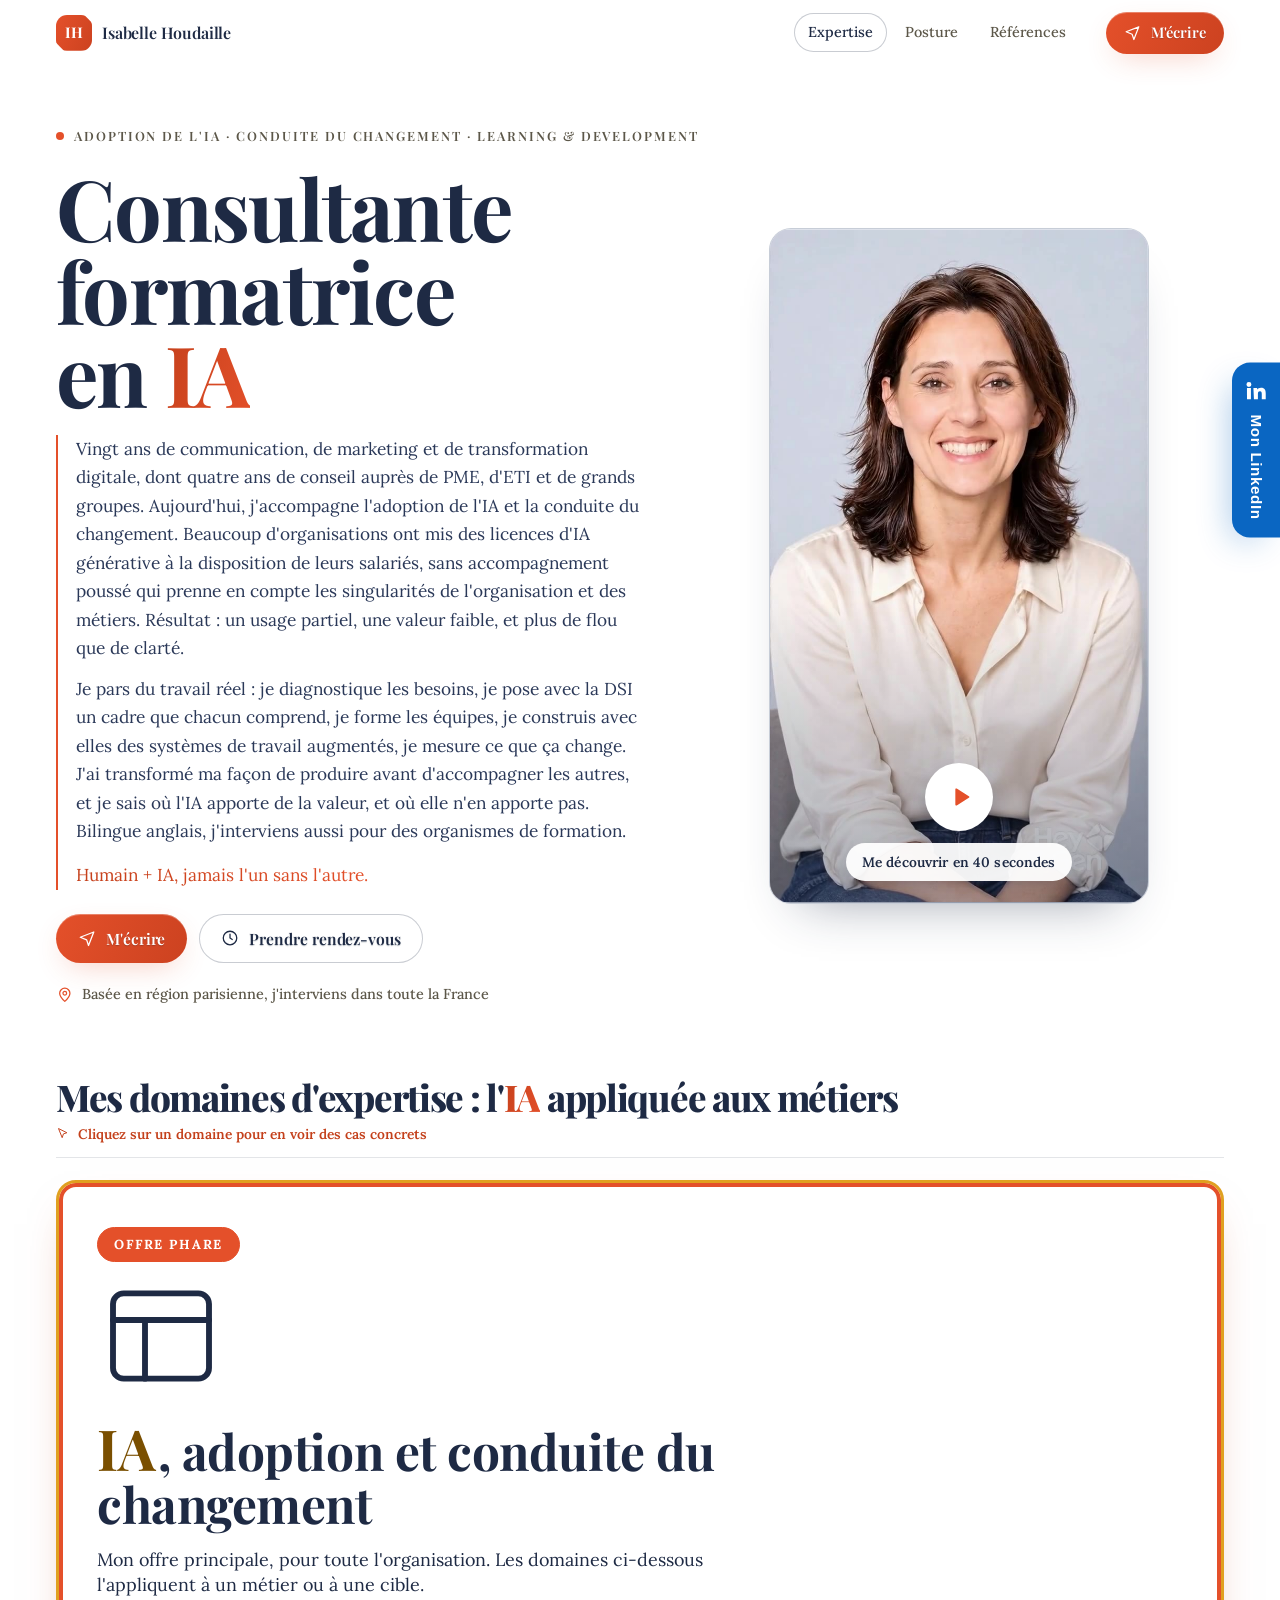
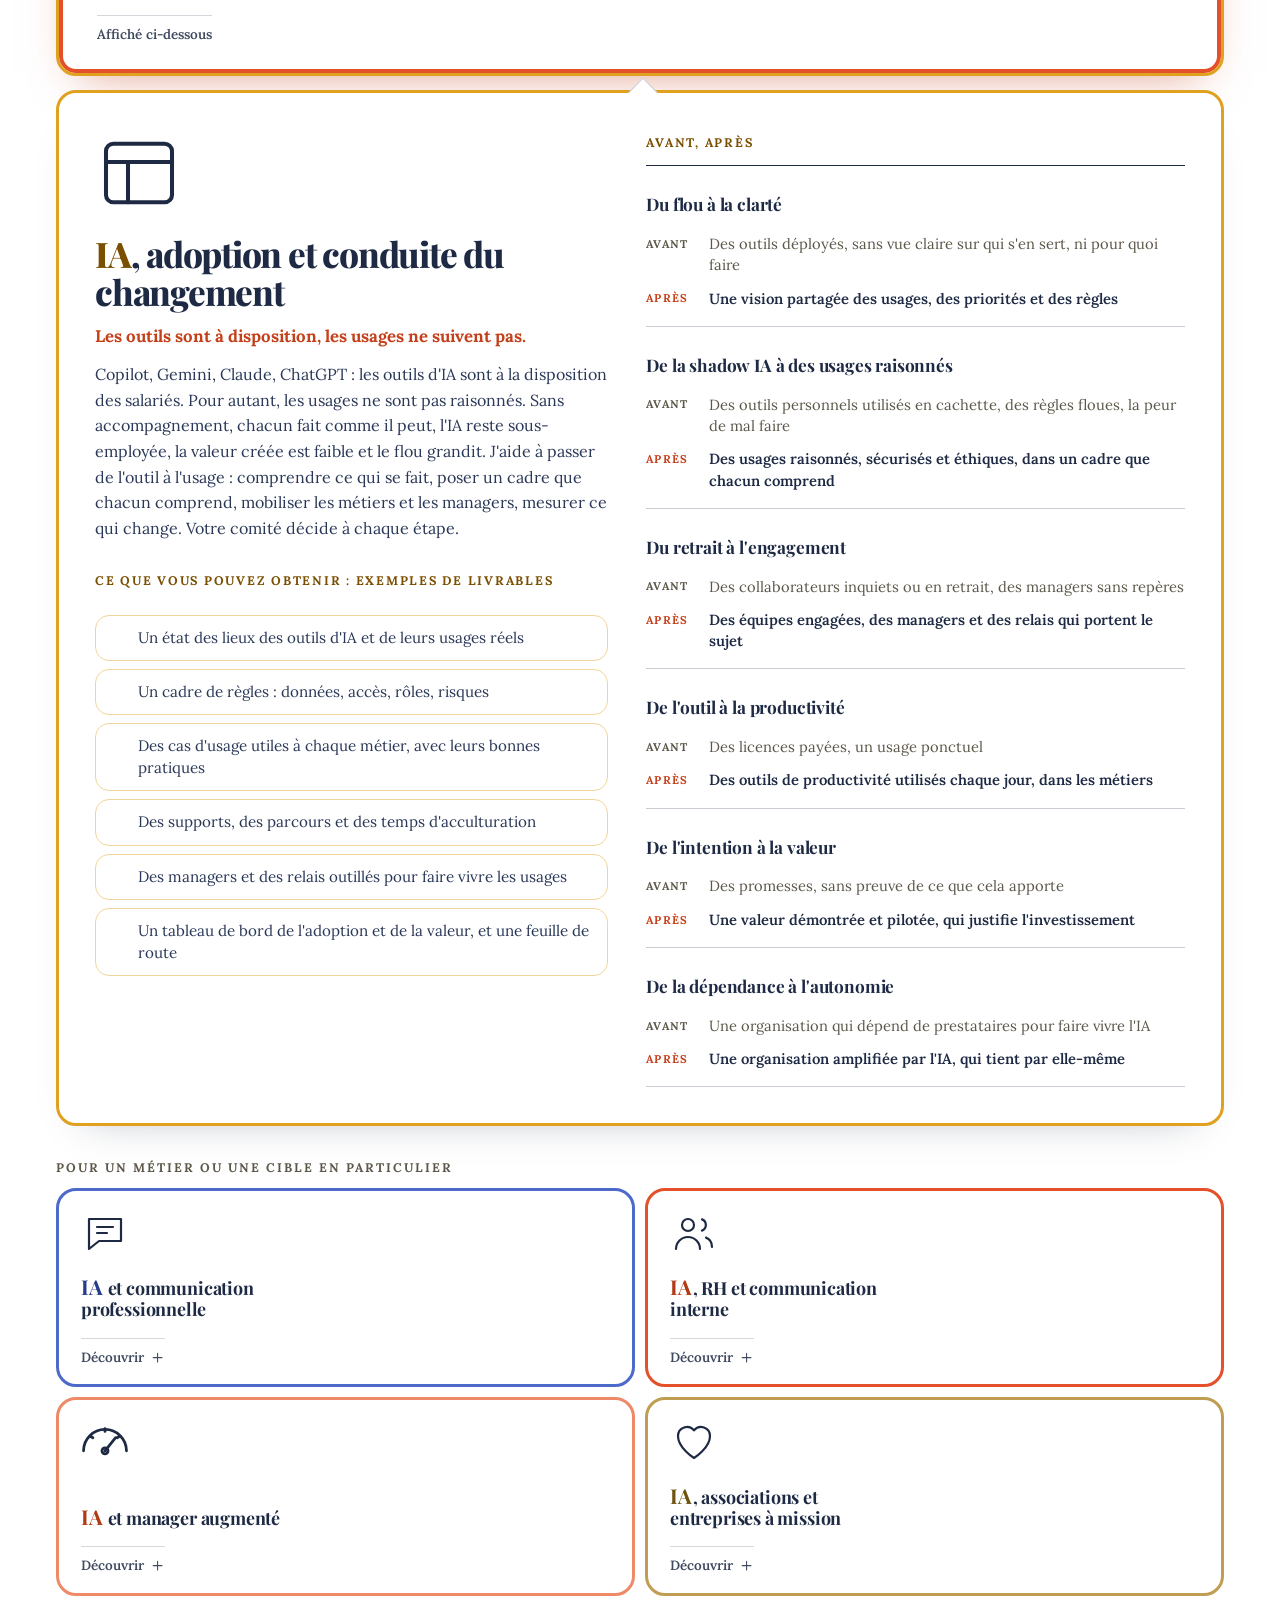
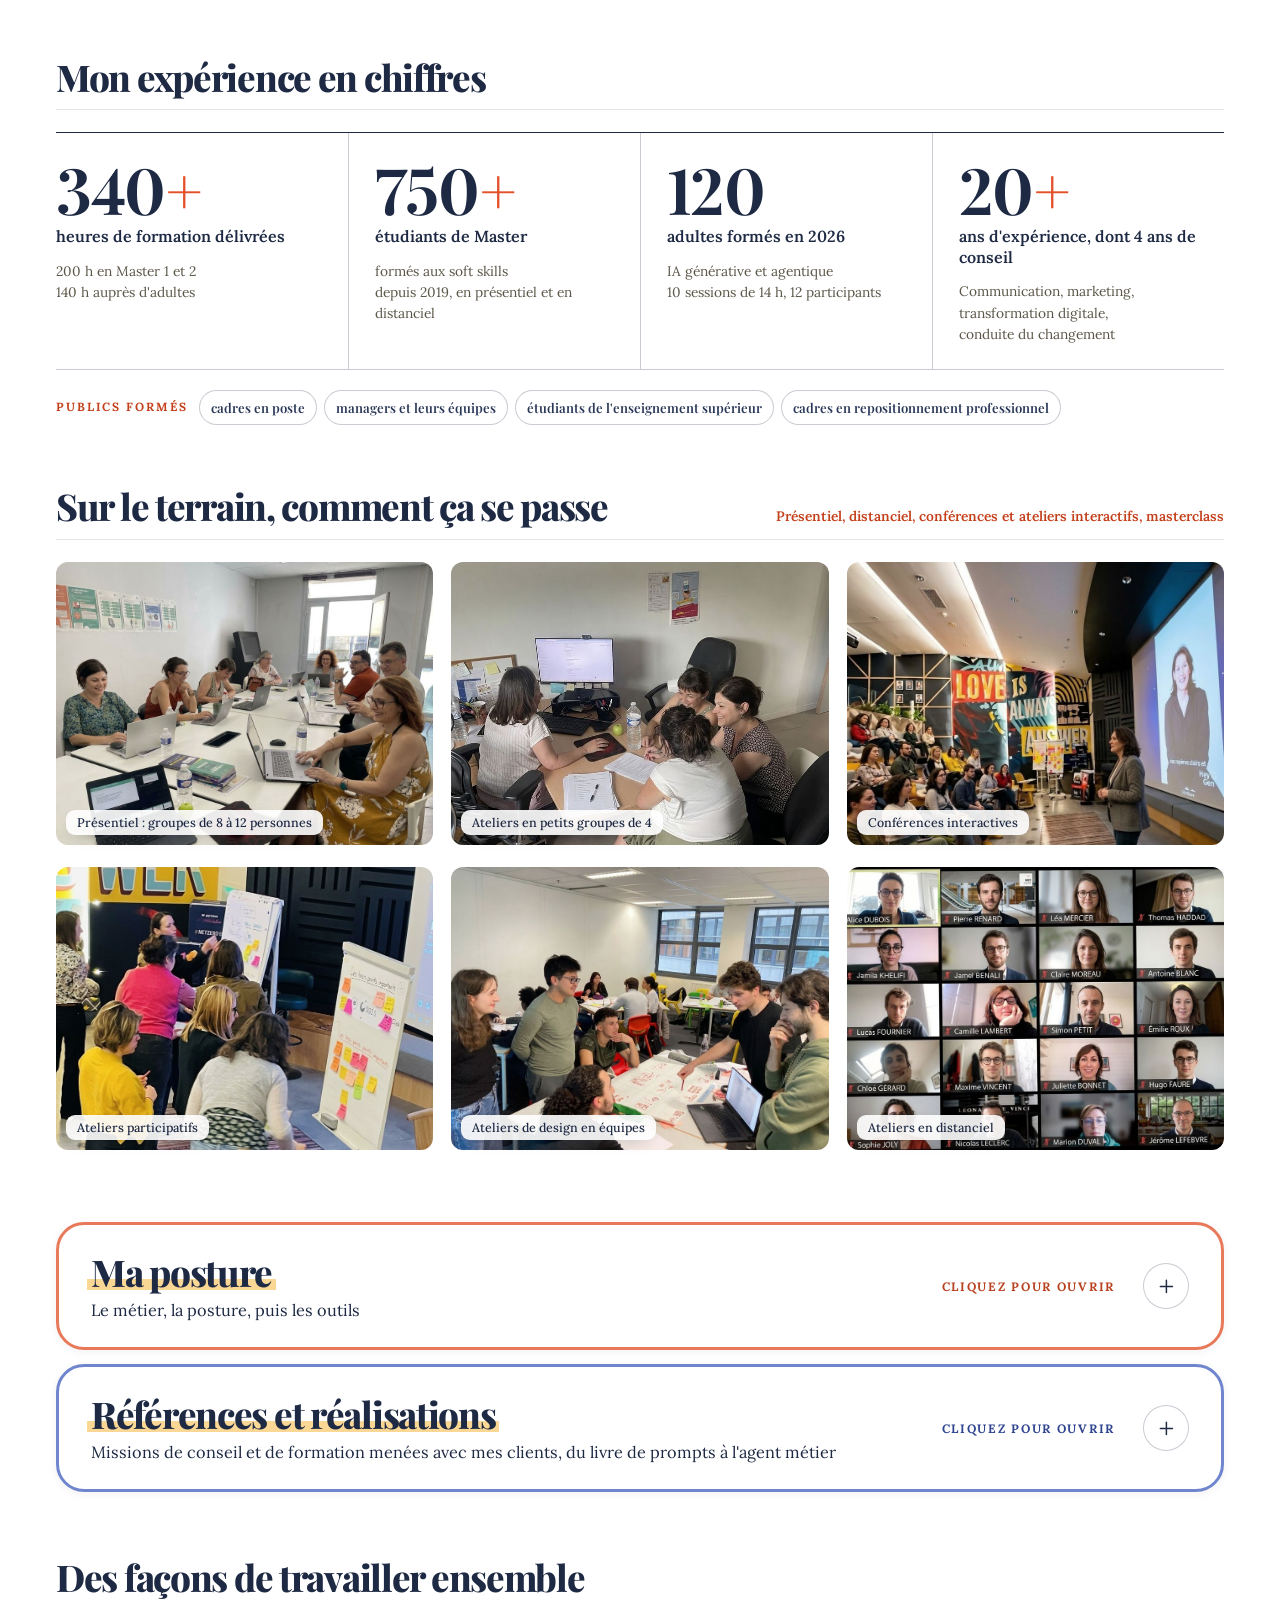
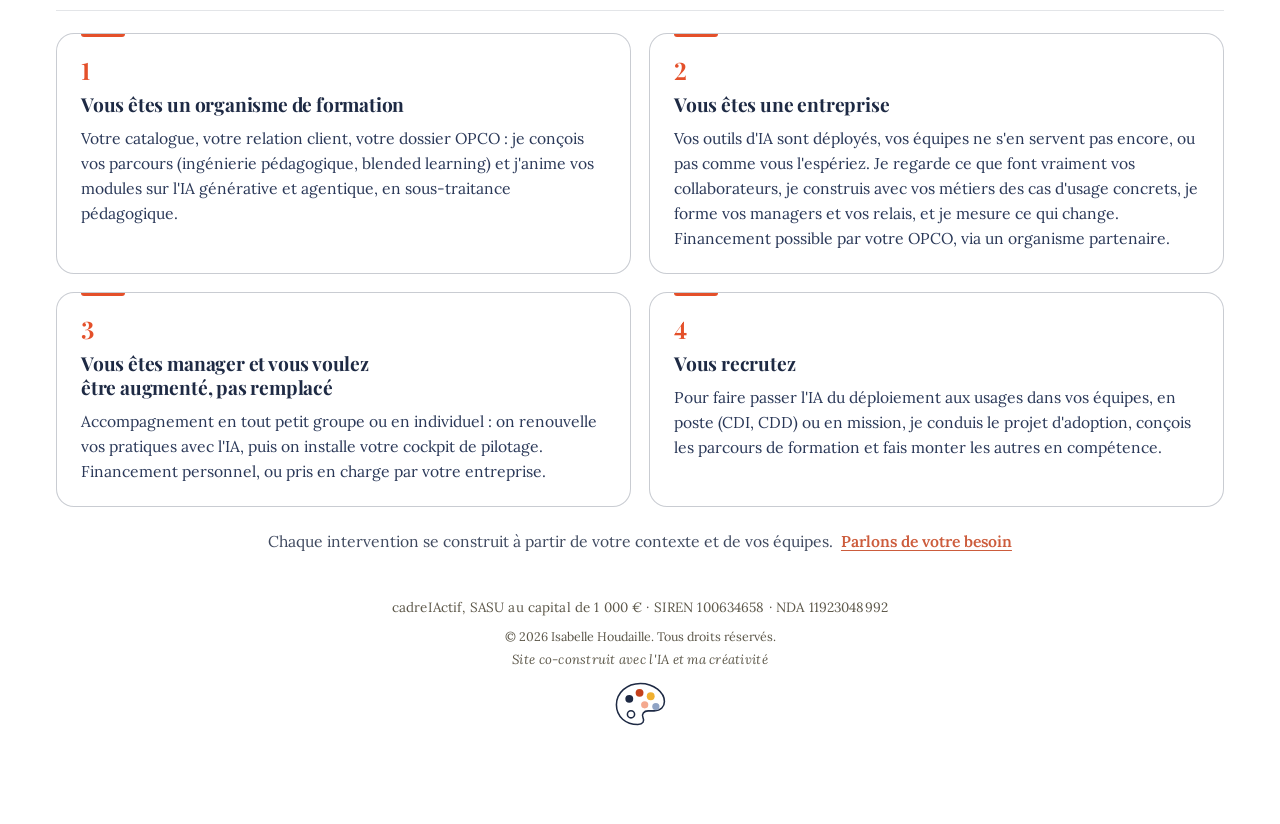
==== commit aef06598: "M'écrire ouvre la messagerie (mailto) ; panneau de contact supprimé Co-Authored-By: Claude Sonnet 5." ====
--- a/index.html
+++ b/index.html
@@ -83,7 +83,7 @@
 <link rel="preconnect" href="https://fonts.googleapis.com">
 <link rel="preconnect" href="https://fonts.gstatic.com" crossorigin>
 <link rel="stylesheet" href="https://fonts.googleapis.com/css2?family=Lora:ital,wght@0,400;0,500;0,600;0,700;1,400&family=Playfair+Display:wght@500;600;700;800;900&display=swap">
-<link rel="stylesheet" href="style.css?v=20261110110000">
+<link rel="stylesheet" href="style.css?v=20261110120000">
 <noscript><style>.ssr{position:static;width:auto;height:auto;margin:0;overflow:visible;clip:auto;white-space:normal;padding:24px;max-width:860px;margin:0 auto;font-family:Georgia,serif;line-height:1.6}</style></noscript>
 </head>
 <body>
@@ -181,18 +181,11 @@
       '<div class="top-in"><a class="logo" href="#haut" aria-label="Haut de page"><span>IH</span>Isabelle Houdaille</a>' +
       '<nav class="tnav" aria-label="Sections">' + NAV.map(function (n) { return '<a href="#' + n[0] + '" data-s="' + n[0] + '">' + n[1] + '</a>'; }).join("") + '</nav>' +
       '<div class="top-act">' +
-      '<button class="cta sm" type="button" data-open-contact>' + ico("send") + esc(D.contact.bouton) + '</button></div></div>';
+      '<a class="cta sm" href="' + esc(mailto()) + '">' + ico("send") + esc(D.contact.bouton) + '</a></div></div>';
 
     $("#dock").innerHTML =
       '<a class="tab-contact" href="' + esc(D.meta.linkedin) + '" target="_blank" rel="noopener" aria-label="' + esc(D.contact.accroche || "Mon LinkedIn") + ' (nouvel onglet)"><span class="tc-ic">' + D.icones["in"] + '</span><span class="tc-tx">' + esc(D.contact.accroche || "Mon LinkedIn") + '</span></a>' +
-      '<div class="scrim" id="scrim"></div>' +
-      '<aside class="cpanel" id="cpanel" aria-hidden="true" aria-label="Contact"><button class="icon-btn x" type="button" id="cclose" aria-label="Fermer">' + ico("close") + '</button>' +
-      '<div class="cp-photo"><span class="logo-b">IH</span><div><b>' + esc(D.meta.nom) + '</b><span>' + esc(D.meta.titre) + (D.meta.titre2 ? ' ' + esc(D.meta.titre2) : '') + '</span></div></div>' +
-      '<h2 class="cp-h">' + esc(D.contact.titre) + '</h2>' +
-      (D.contact.texte ? '<p class="cp-txt">' + esc(D.contact.texte) + '</p>' : '') +
-      (D.contact.rdvLien ? '<a class="cta" href="' + esc(D.contact.rdvLien) + '" target="_blank" rel="noopener">' + ico("clock") + esc(D.contact.rdv) + '</a>' : '') +
-      '<div class="addr"><a id="addr" href="' + esc(mailto()) + '">' + esc(D.meta.email) + '</a><button type="button" class="copy" id="copy" aria-label="Copier l\'adresse e-mail">' + ico("copy") + '<span>Copier</span></button></div>' +
-      '</aside>';
+      '';
   }
 
   /* ---------- Hero ---------- */
@@ -204,7 +197,7 @@
       '<span class="role"><i></i>' + esc(D.meta.role || D.meta.nom) + '</span>' +
       '<h1 class="nom">' + esc(D.meta.titre).replace(/IA$/, '<span class="gt">IA</span>') + (D.meta.titre2 ? '<small>' + esc(D.meta.titre2).replace(/IA$/, '<span class="gt">IA</span>') + '</small>' : '') + '</h1>' +
       '<div class="profil-texte">' + txt + '</div>' +
-      '<div class="hero-act"><button class="cta" type="button" data-open-contact>' + ico("send") + esc(D.contact.bouton) + '</button>' +
+      '<div class="hero-act"><a class="cta" href="' + esc(mailto()) + '">' + ico("send") + esc(D.contact.bouton) + '</a>' +
       (D.contact.rdvLien ? '<a class="cta alt" href="' + esc(D.contact.rdvLien) + '" target="_blank" rel="noopener">' + ico("clock") + esc(D.contact.rdv) + '</a>' : '') +
       '</div>' +
       '<p class="metas">' + ico("lieu") + esc(D.meta.lieu) + '</p>' +
@@ -225,7 +218,7 @@
     return '<section class="offre" id="offre"><div class="sec-head"><h2>' + esc(O.titre) + '</h2><span class="sec-hint">' + esc(O.hint || "") + '</span></div>' +
       '<ul class="offre-grid n' + O.items.length + '">' + O.items.map(function (it, i) {
         return '<li class="offre-it"><span class="offre-n">' + (i + 1) + '</span><h3>' + esc(it.t) + '</h3><p>' + esc(it.d) + '</p>' + (it.niv ? '<ul class="offre-niv">' + it.niv.map(function (n) { return '<li>' + esc(n) + '</li>'; }).join("") + '</ul>' : '') + (it.fin ? '<p class="offre-fin">' + esc(it.fin) + '</p>' : '') + '</li>';
-      }).join("") + '</ul>' + (O.pied ? '<p class="offre-devis">' + esc(O.pied) + ' <button type="button" class="devis-lien" data-open-contact>' + esc(O.piedLien || "Contactez-moi") + '</button></p>' : '') + '</section>';
+      }).join("") + '</ul>' + (O.pied ? '<p class="offre-devis">' + esc(O.pied) + ' <a class="devis-lien" href="' + esc(mailto()) + '">' + esc(O.piedLien || "Contactez-moi") + '</a></p>' : '') + '</section>';
   }
 
   function kpisHtml(D) {
@@ -569,24 +562,6 @@
   }
 
   function wireContact() {
-    var panel = $("#cpanel"), scrim = $("#scrim");
-    function set(open) {
-      panel.classList.toggle("open", open); scrim.classList.toggle("open", open);
-      document.body.classList.toggle("cp-open", open);
-      panel.setAttribute("aria-hidden", open ? "false" : "true");
-      if (open) $("#cclose").focus();
-    }
-    $$("[data-open-contact]").forEach(function (b) { b.addEventListener("click", function () { set(true); }); });
-    $("#cclose").addEventListener("click", function () { set(false); });
-    scrim.addEventListener("click", function () { set(false); });
-    document.addEventListener("keydown", function (e) { if (e.key === "Escape" && panel.classList.contains("open")) set(false); });
-    var b = $("#copy"), a = $("#addr");
-    b.addEventListener("click", function () {
-      var txt = a.textContent, lab = $("span", b);
-      function ok() { lab.textContent = "Copiée"; b.classList.add("done"); setTimeout(function () { lab.textContent = "Copier"; b.classList.remove("done"); }, 2200); }
-      function fallback() { var r = document.createRange(); r.selectNodeContents(a); var s = window.getSelection(); s.removeAllRanges(); s.addRange(r); lab.textContent = "Sélectionnée"; }
-      try { navigator.clipboard.writeText(txt).then(ok, fallback); } catch (e) { fallback(); }
-    });
   }
 
   fetch("data.json?v=" + Date.now()).then(function (r) { if (!r.ok) throw new Error(r.status); return r.json(); }).then(function (D) {
--- a/style.css
+++ b/style.css
@@ -1347,3 +1347,6 @@
 
 /* v30 : onglet LinkedIn en police bâton, comme l'interface de LinkedIn */
 a.tab-contact .tc-tx { font-family: -apple-system, BlinkMacSystemFont, "Segoe UI", Roboto, "Helvetica Neue", Arial, sans-serif; font-weight: 600; font-size: .95rem; letter-spacing: .04em; text-transform: none; }
+
+/* v31 : liens mailto (plus de panneau de contact) */
+a.devis-lien { text-decoration: underline; cursor: pointer; }
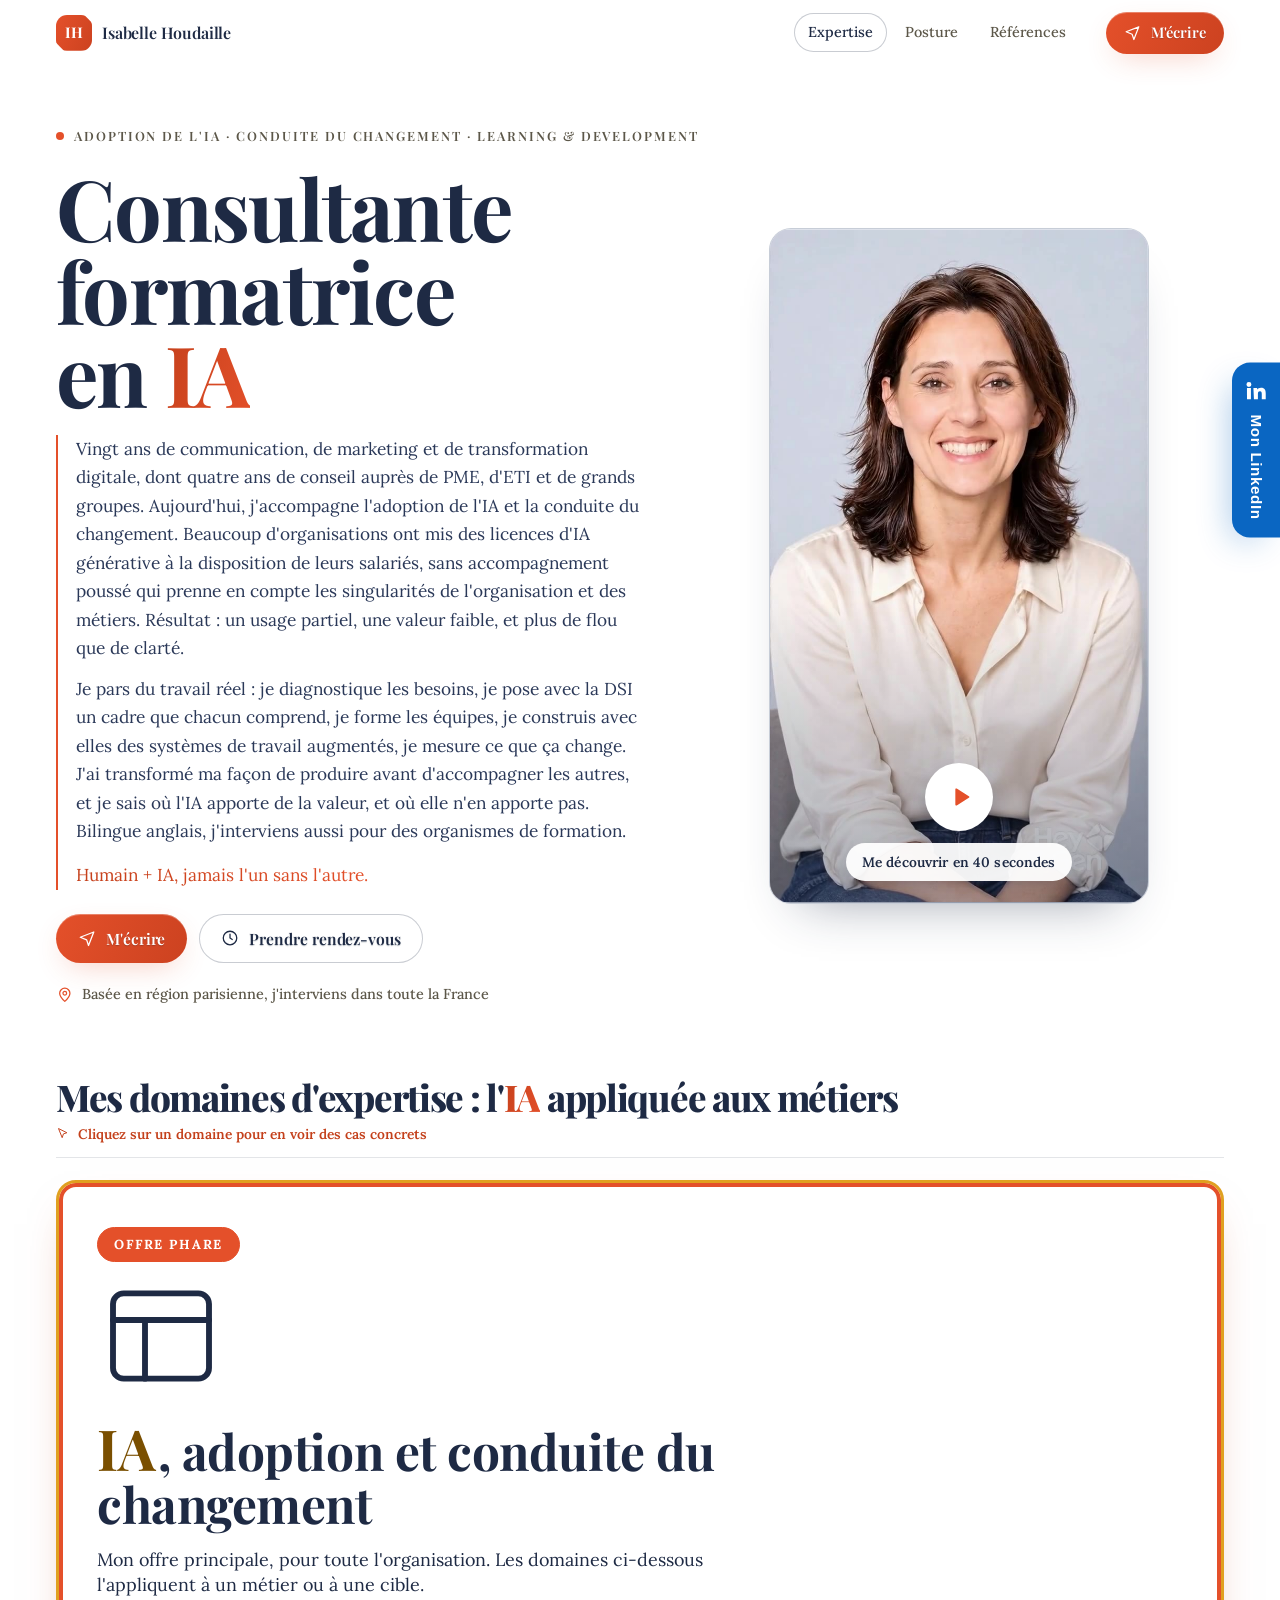
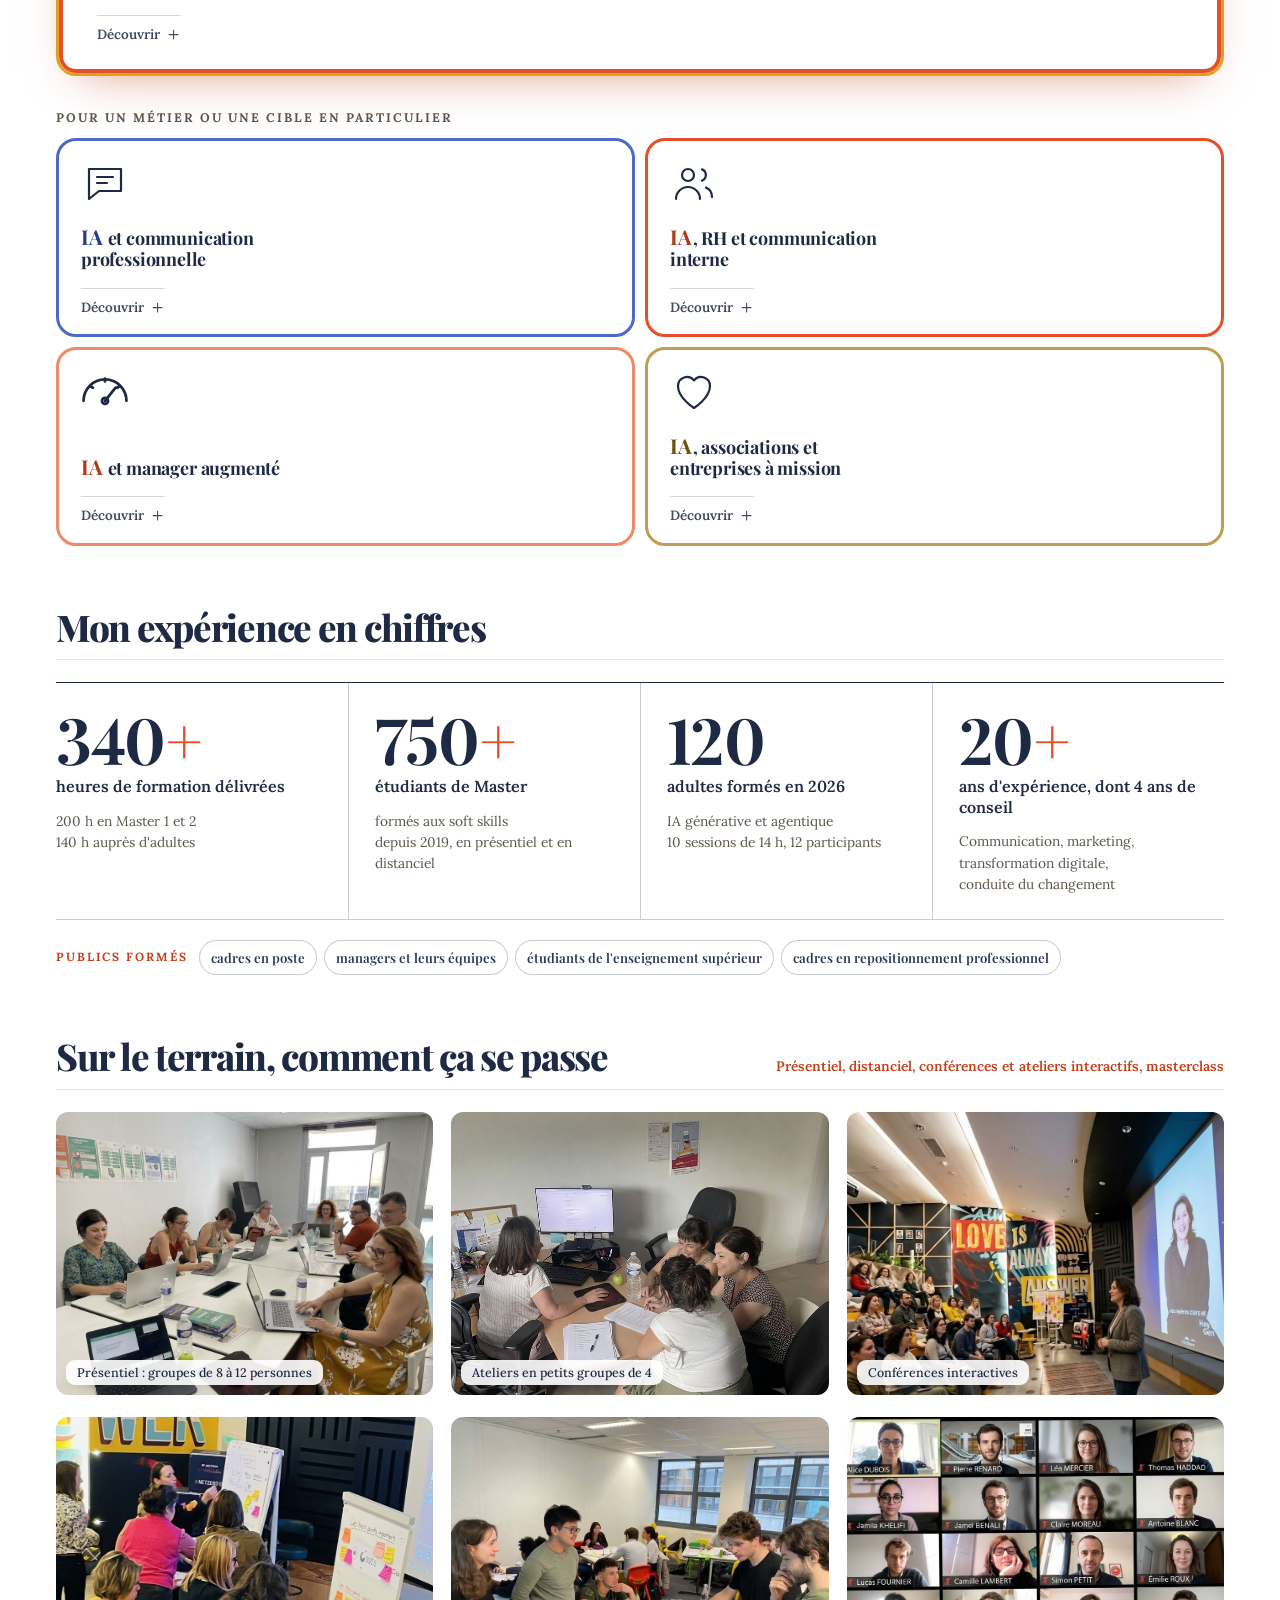
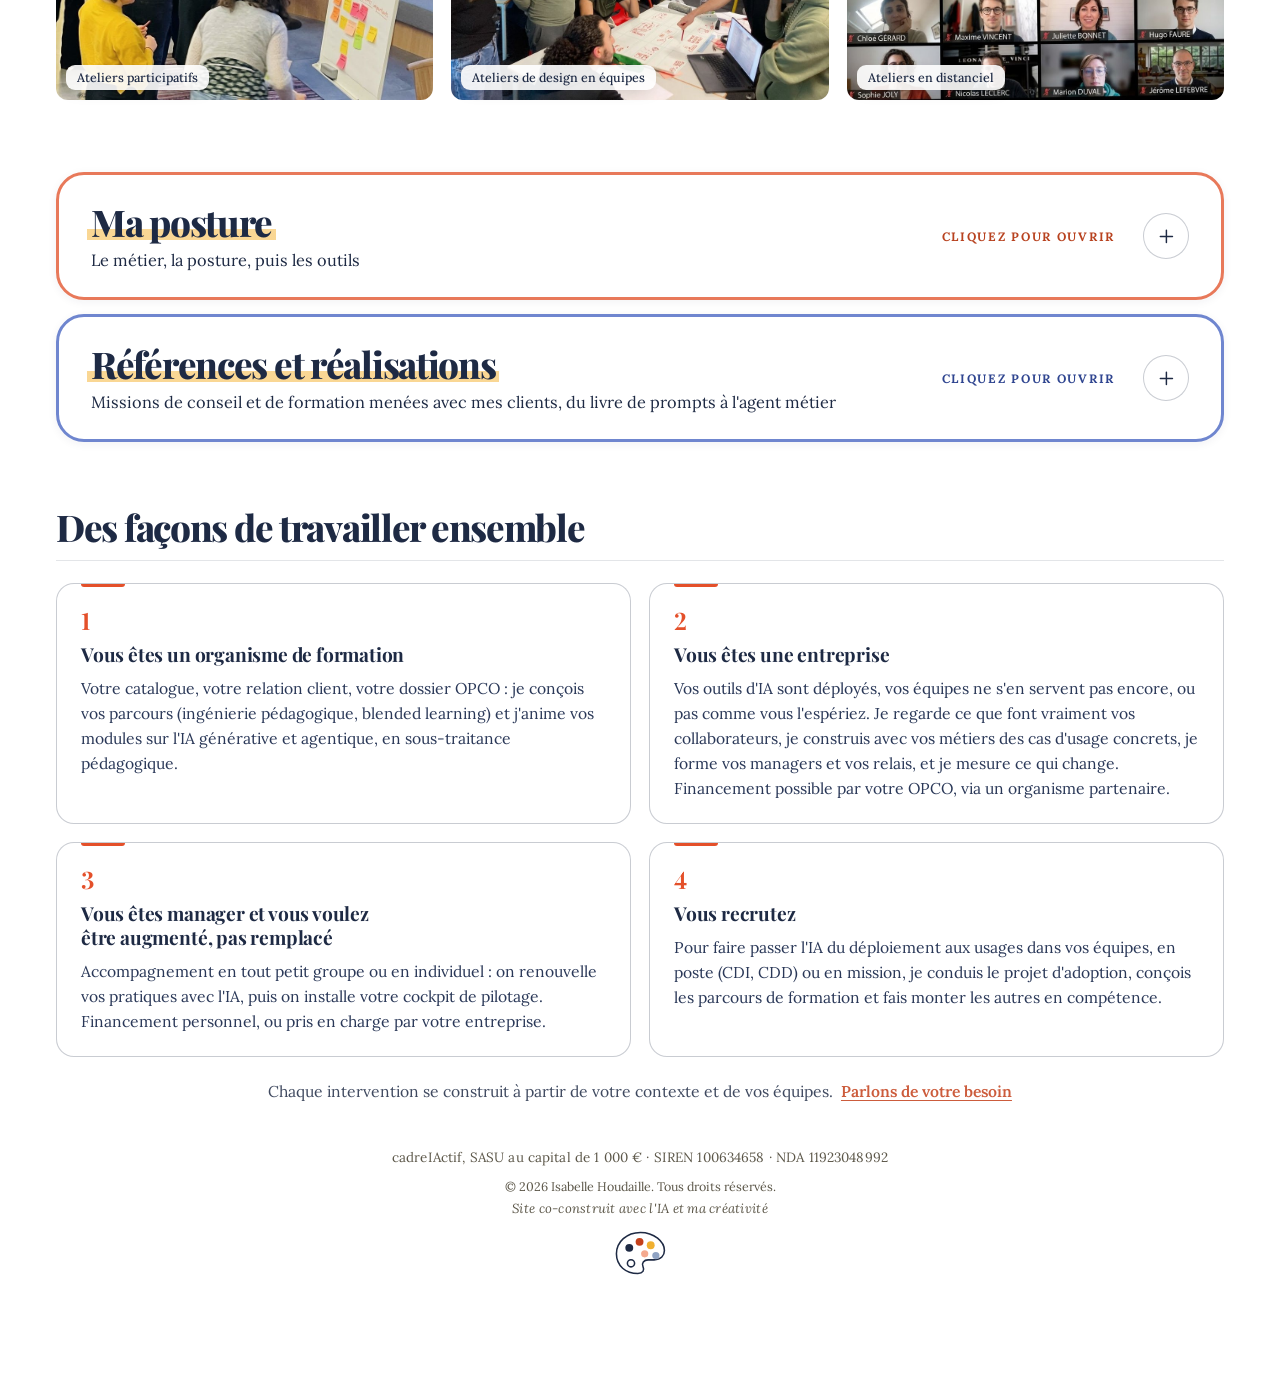
==== commit b42bb3cc: "Offre phare fermée par défaut, ouverte au clic Co-Authored-By: Claude Sonnet 5.5 <noreply@anthropic." ====
--- a/index.html
+++ b/index.html
@@ -83,7 +83,7 @@
 <link rel="preconnect" href="https://fonts.googleapis.com">
 <link rel="preconnect" href="https://fonts.gstatic.com" crossorigin>
 <link rel="stylesheet" href="https://fonts.googleapis.com/css2?family=Lora:ital,wght@0,400;0,500;0,600;0,700;1,400&family=Playfair+Display:wght@500;600;700;800;900&display=swap">
-<link rel="stylesheet" href="style.css?v=20261110120000">
+<link rel="stylesheet" href="style.css?v=20261110130000">
 <noscript><style>.ssr{position:static;width:auto;height:auto;margin:0;overflow:visible;clip:auto;white-space:normal;padding:24px;max-width:860px;margin:0 auto;font-family:Georgia,serif;line-height:1.6}</style></noscript>
 </head>
 <body>
@@ -434,7 +434,6 @@
       });
     });
     tabs[0].tabIndex = 0; tabs.slice(1).forEach(function (t) { t.tabIndex = 0; });
-    if (D.fonctions[0] && D.fonctions[0].phare) { wrap.classList.add("touched"); show(0, {}); }
     window.addEventListener("resize", notch);
   }
 
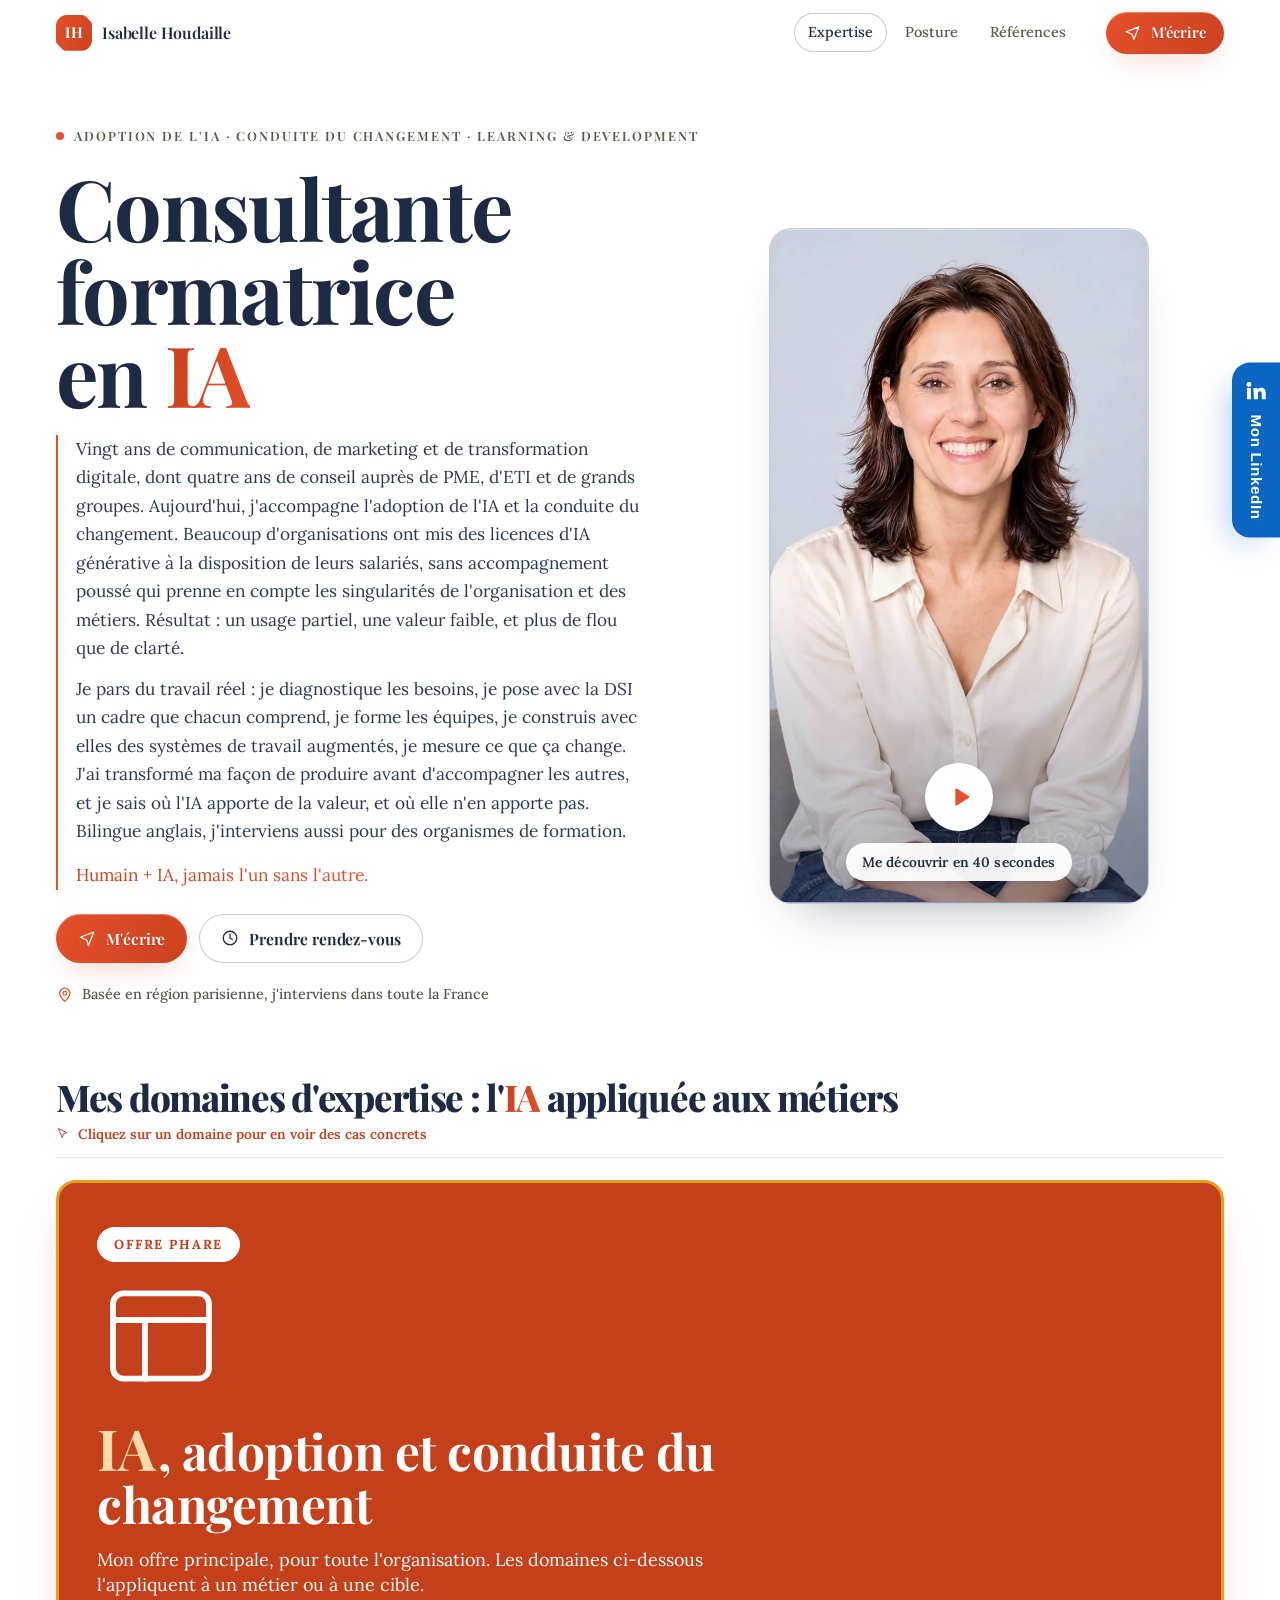
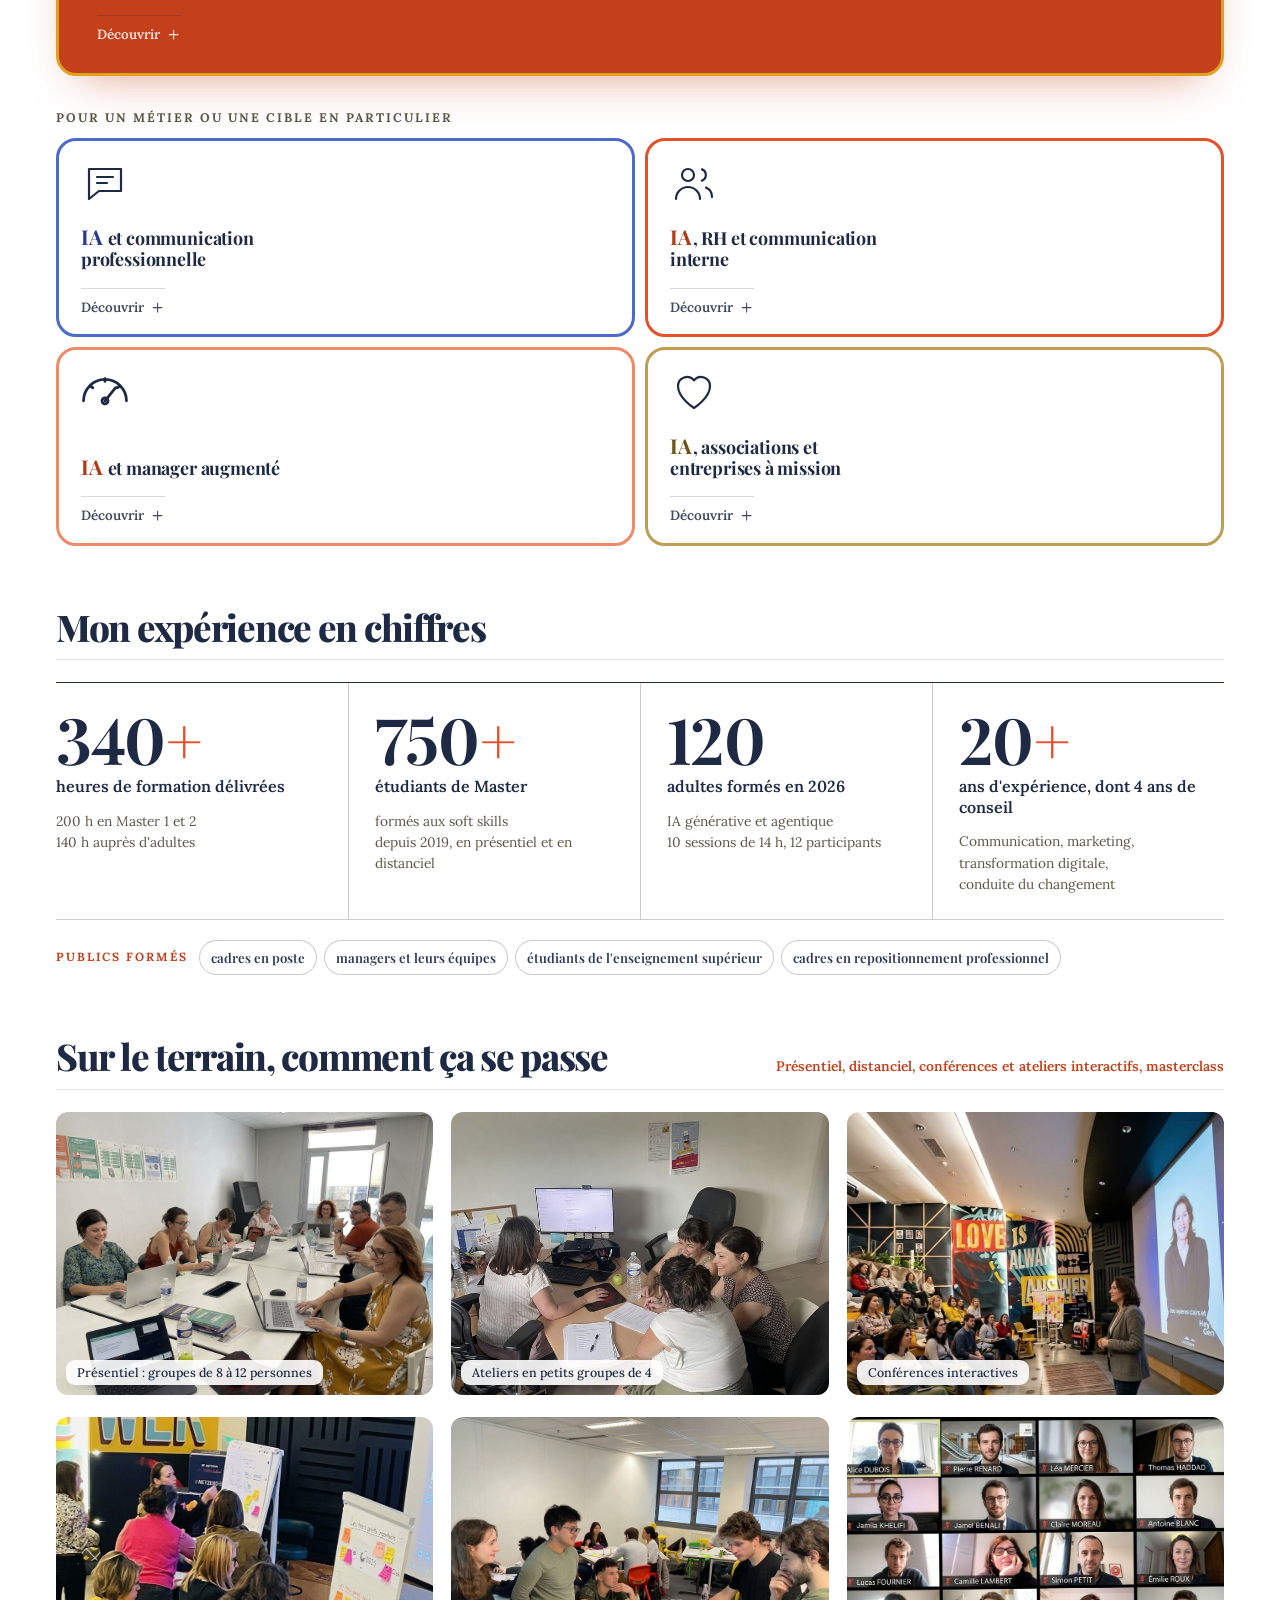
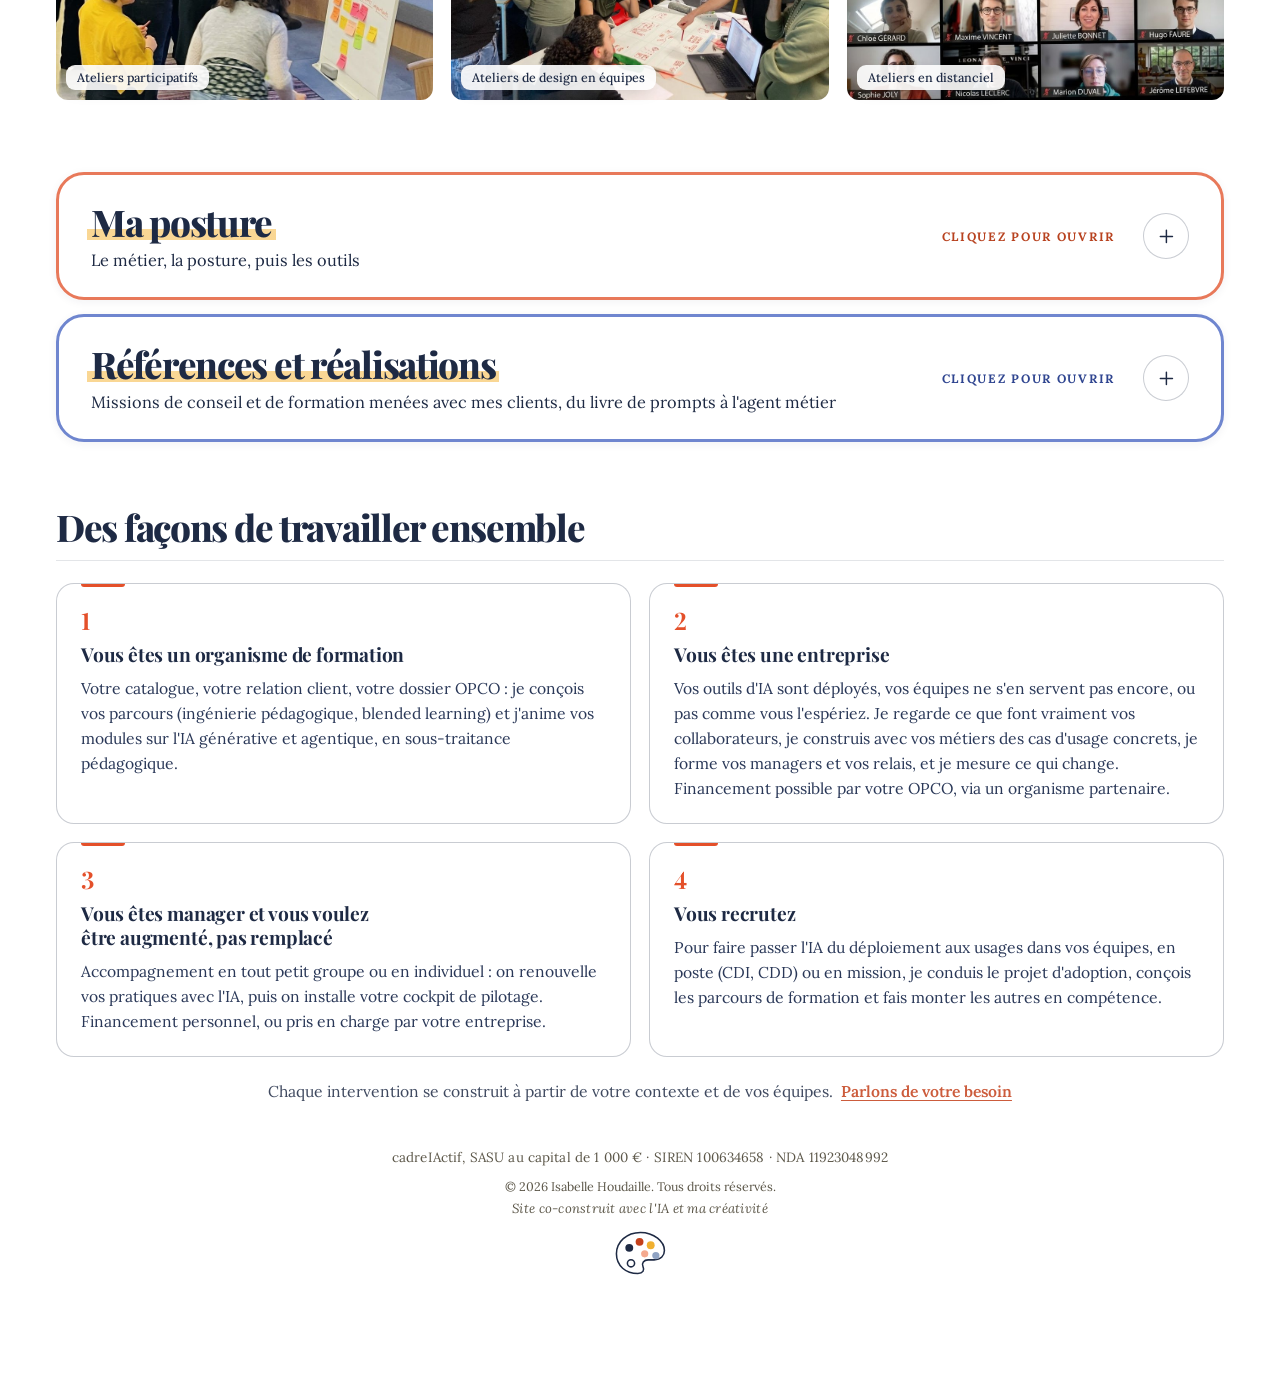
==== commit e05f4310: "Offre phare : aplat de couleur et mise en page mobile propre Co-Authored-By: Claude Sonnet 5.5 <nore" ====
--- a/index.html
+++ b/index.html
@@ -83,7 +83,7 @@
 <link rel="preconnect" href="https://fonts.googleapis.com">
 <link rel="preconnect" href="https://fonts.gstatic.com" crossorigin>
 <link rel="stylesheet" href="https://fonts.googleapis.com/css2?family=Lora:ital,wght@0,400;0,500;0,600;0,700;1,400&family=Playfair+Display:wght@500;600;700;800;900&display=swap">
-<link rel="stylesheet" href="style.css?v=20261110130000">
+<link rel="stylesheet" href="style.css?v=20261110140000">
 <noscript><style>.ssr{position:static;width:auto;height:auto;margin:0;overflow:visible;clip:auto;white-space:normal;padding:24px;max-width:860px;margin:0 auto;font-family:Georgia,serif;line-height:1.6}</style></noscript>
 </head>
 <body>
--- a/style.css
+++ b/style.css
@@ -1350,3 +1350,26 @@
 
 /* v31 : liens mailto (plus de panneau de contact) */
 a.devis-lien { text-decoration: underline; cursor: pointer; }
+
+/* v32 : offre phare en aplat de couleur (brique, texte blanc) et mise en page mobile propre */
+.tiles .tile.tile-phare { background: #c4401b !important; color: #fff !important; box-shadow: 0 20px 44px -24px rgba(196, 64, 27, .6) !important; }
+.tiles .tile.tile-phare .t-title, .tiles .tile.tile-phare .t-sub, .tiles .tile.tile-phare .t-go, .tiles .tile.tile-phare .t-ic { color: #fff !important; }
+.tiles .tile.tile-phare .t-title .iab { color: #ffd9a8 !important; }
+.tiles .tile.tile-phare .t-badge { background: #fff; color: #c4401b; border-color: #fff; }
+.tiles .tile.tile-phare .plus { background: #fff !important; color: #c4401b !important; box-shadow: none !important; }
+.tiles .tile.tile-phare[aria-selected="true"] { box-shadow: inset 0 0 0 4px #fff, 0 20px 44px -24px rgba(196, 64, 27, .6) !important; }
+@media (max-width: 640px) {
+  .tiles .tile.tile-phare {
+    display: grid !important; grid-template-columns: 56px minmax(0, 1fr) auto !important;
+    grid-template-areas: "badge badge badge" "ic title plus" "sub sub sub" "go go go" !important;
+    column-gap: 14px; row-gap: 10px; align-items: center; padding: 18px !important; min-height: 0 !important;
+  }
+  .tiles .tile.tile-phare .t-top { display: contents; }
+  .tiles .tile.tile-phare .plus { grid-area: plus; }
+  .tiles .tile.tile-phare .t-badge { grid-area: badge; justify-self: start; margin: 0; }
+  .tiles .tile.tile-phare .t-ic { grid-area: ic; font-size: 3rem !important; margin: 0; width: auto; height: auto; }
+  .tiles .tile.tile-phare .t-title { grid-area: title; font-size: 1.4rem !important; line-height: 1.12 !important; max-width: none !important; margin: 0; padding: 0; }
+  .tiles .tile.tile-phare .t-sub { grid-area: sub; max-width: none; margin: 0; font-size: .95rem; line-height: 1.4; }
+  .tiles .tile.tile-phare .t-go { grid-area: go; padding-top: 2px; }
+  .tiles .tiles-sub { margin-top: 18px; line-height: 1.4; }
+}
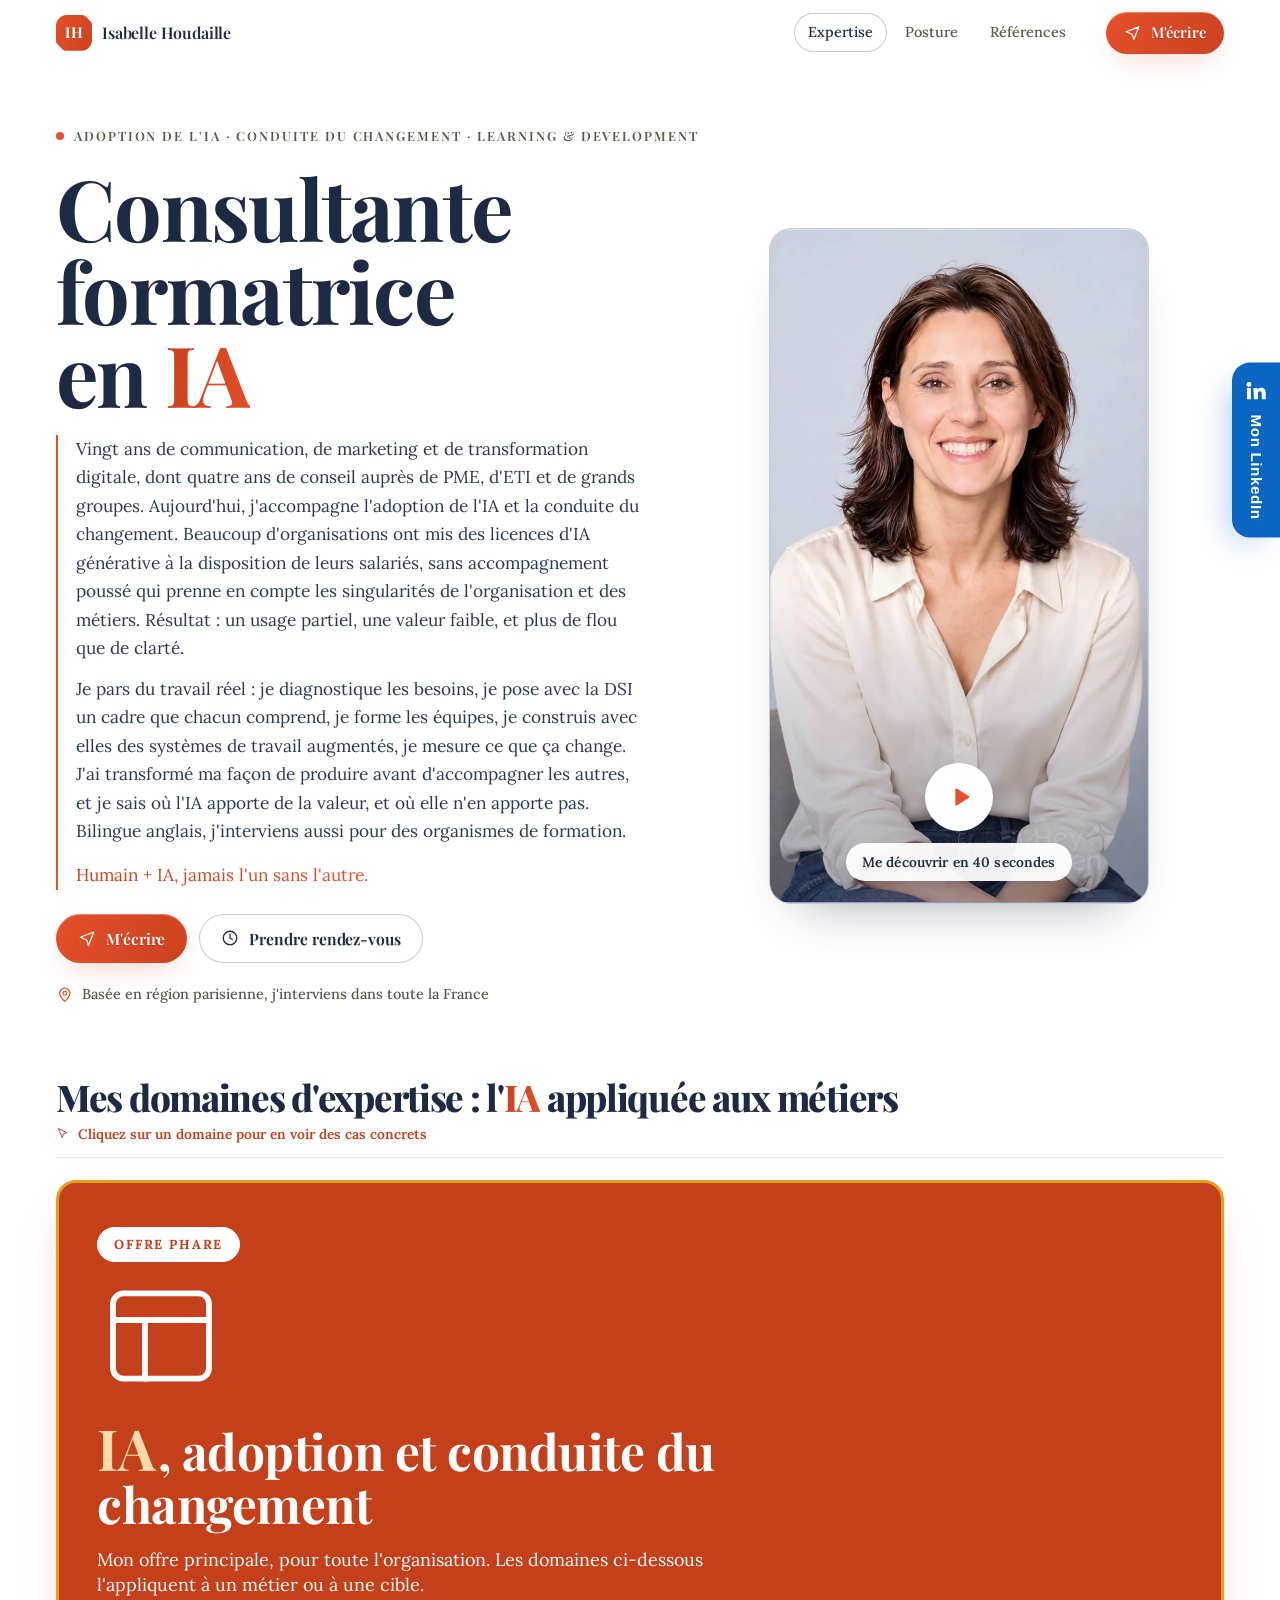
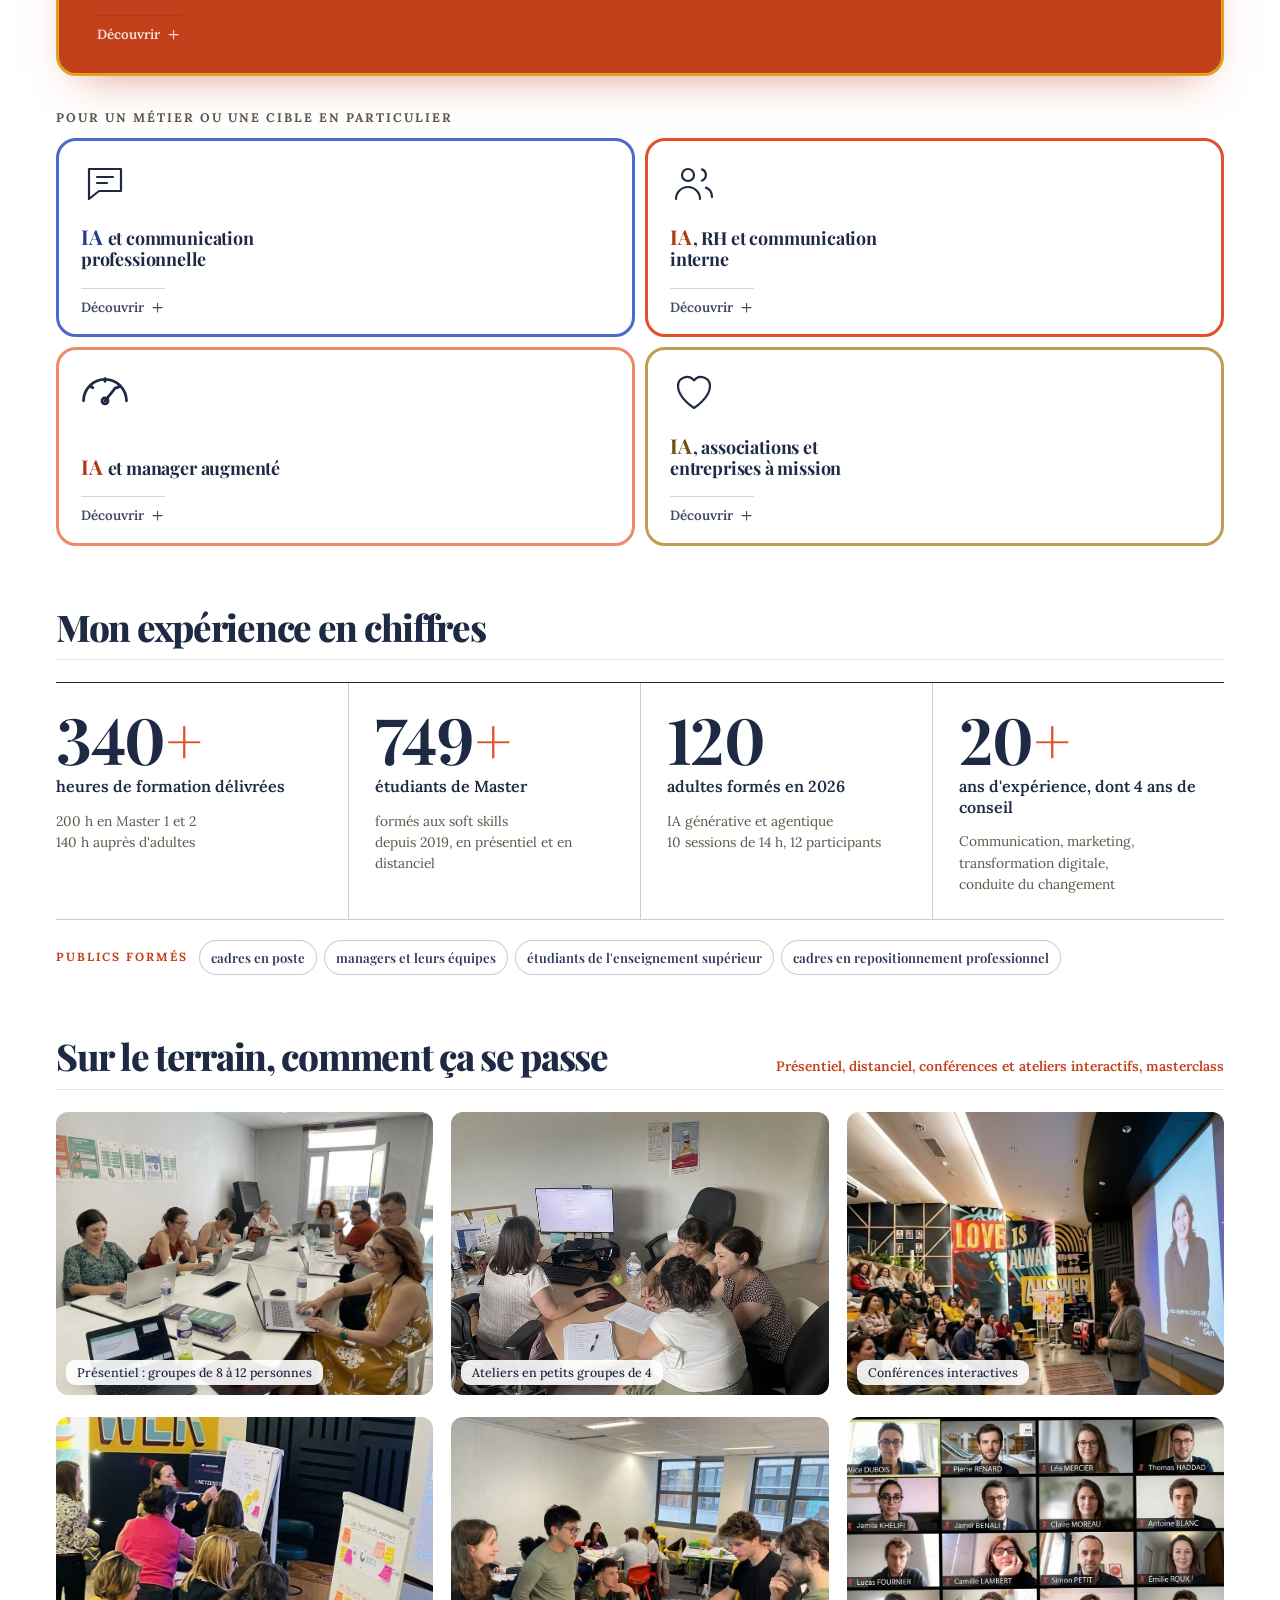
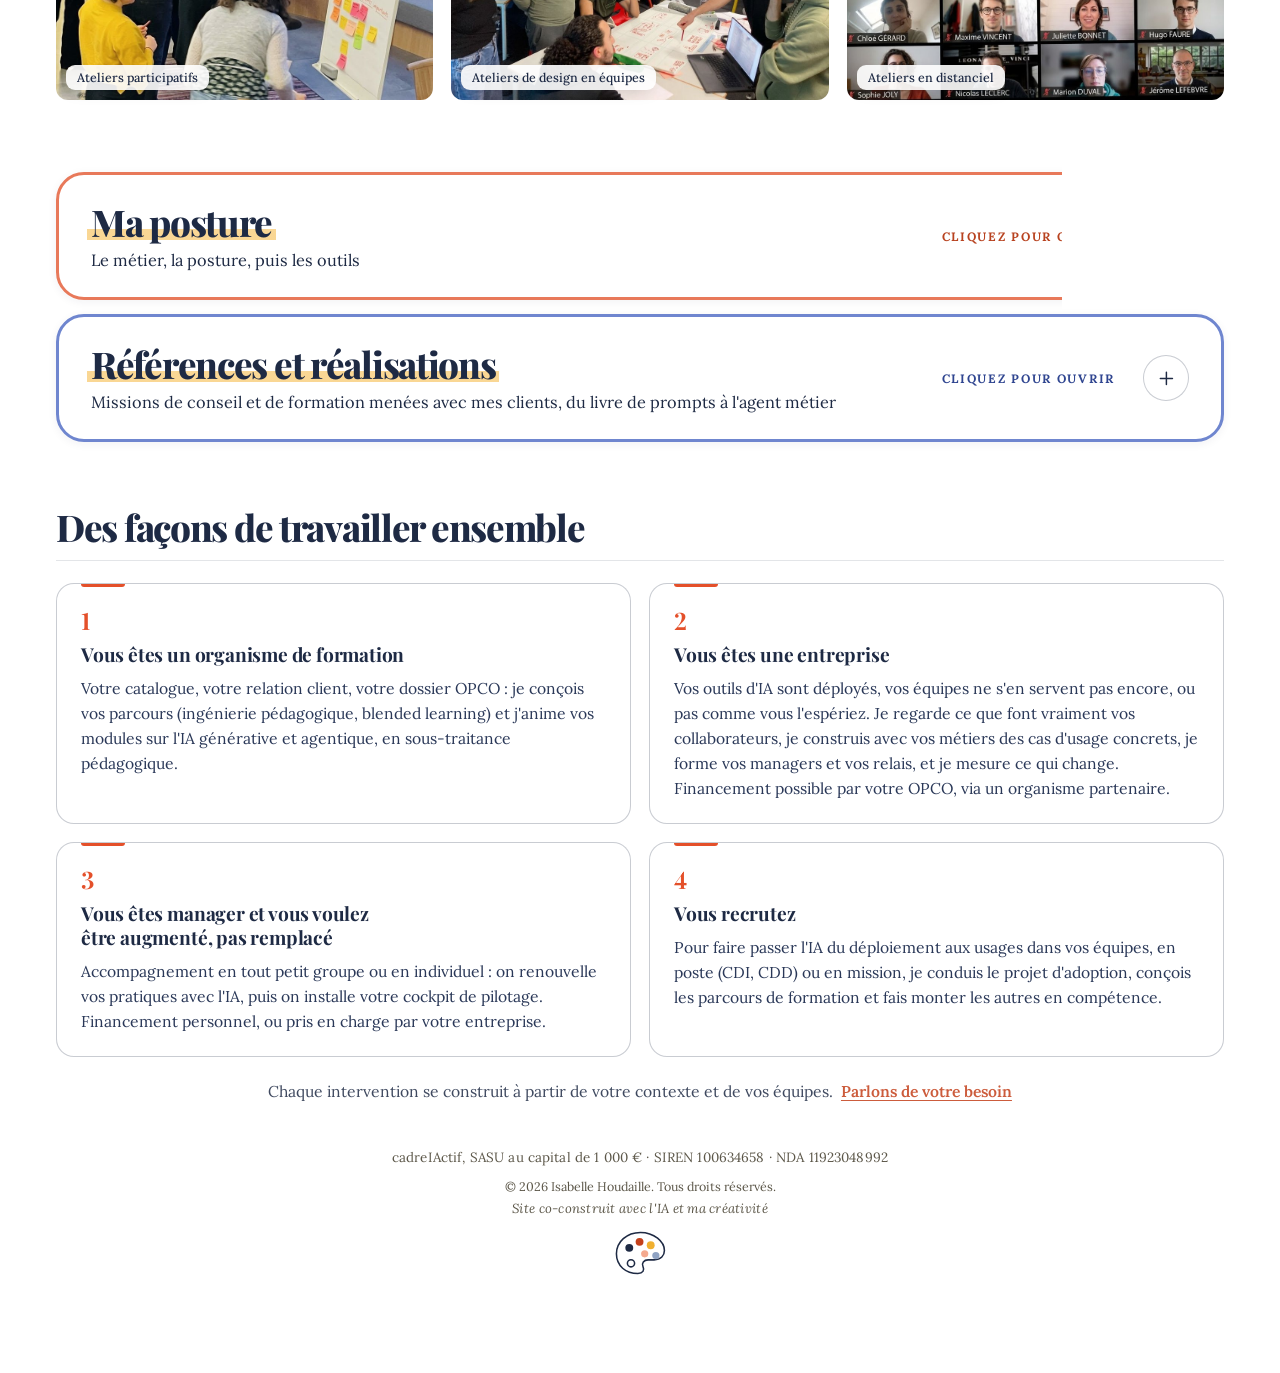
==== commit 72f064aa: "Références : Voir le détail en bleu nuit, plus petit et plus discret Co-Authored-By: Claude Sonnet 5" ====
--- a/index.html
+++ b/index.html
@@ -83,7 +83,7 @@
 <link rel="preconnect" href="https://fonts.googleapis.com">
 <link rel="preconnect" href="https://fonts.gstatic.com" crossorigin>
 <link rel="stylesheet" href="https://fonts.googleapis.com/css2?family=Lora:ital,wght@0,400;0,500;0,600;0,700;1,400&family=Playfair+Display:wght@500;600;700;800;900&display=swap">
-<link rel="stylesheet" href="style.css?v=20261110140000">
+<link rel="stylesheet" href="style.css?v=20261110160000">
 <noscript><style>.ssr{position:static;width:auto;height:auto;margin:0;overflow:visible;clip:auto;white-space:normal;padding:24px;max-width:860px;margin:0 auto;font-family:Georgia,serif;line-height:1.6}</style></noscript>
 </head>
 <body>
--- a/style.css
+++ b/style.css
@@ -1373,3 +1373,28 @@
   .tiles .tile.tile-phare .t-go { grid-area: go; padding-top: 2px; }
   .tiles .tiles-sub { margin-top: 18px; line-height: 1.4; }
 }
+
+/* v33 : « Voir le détail » en bouton de couleur sur les trois références */
+.rcards .rcard .t-go {
+  align-self: flex-start; margin-top: 12px; padding: 10px 18px !important; gap: 10px;
+  border-radius: 99px; background: #c4401b; color: #fff !important; font-size: .92rem !important; font-weight: 700 !important;
+  box-shadow: 0 10px 22px -12px rgba(196, 64, 27, .75); transition: background .2s, transform .2s, box-shadow .2s;
+}
+.rcards .rcard .t-go svg { width: 1.1em; height: 1.1em; }
+.rcards .rcard:hover .t-go, .rcards .rcard:focus-visible .t-go { background: #a83513; box-shadow: 0 14px 26px -12px rgba(196, 64, 27, .85); }
+.rcards .rcard[aria-selected="true"] .t-go { background: #1e2a44; box-shadow: none; }
+
+/* v34 : boutons Voir le détail alignés en bas des trois cartes */
+.rcards .rcard .rbody { flex: 1 1 auto; }
+.rcards .rcard .t-go { margin-top: auto; }
+.rcards .rcard .r-gain { margin-bottom: 14px; }
+
+/* v35 : Voir le détail en bleu nuit, plus petit et plus discret */
+.rcards .rcard .t-go {
+  padding: 7px 14px !important; gap: 8px; border-radius: 10px;
+  background: #1e2a44; color: #fff !important; font-size: .82rem !important; font-weight: 600 !important; letter-spacing: .02em;
+  box-shadow: none;
+}
+.rcards .rcard .t-go svg { width: 1em; height: 1em; }
+.rcards .rcard:hover .t-go, .rcards .rcard:focus-visible .t-go { background: #2a3858; box-shadow: 0 8px 16px -10px rgba(30, 42, 68, .7); }
+.rcards .rcard[aria-selected="true"] .t-go { background: #1e2a44; box-shadow: none; }
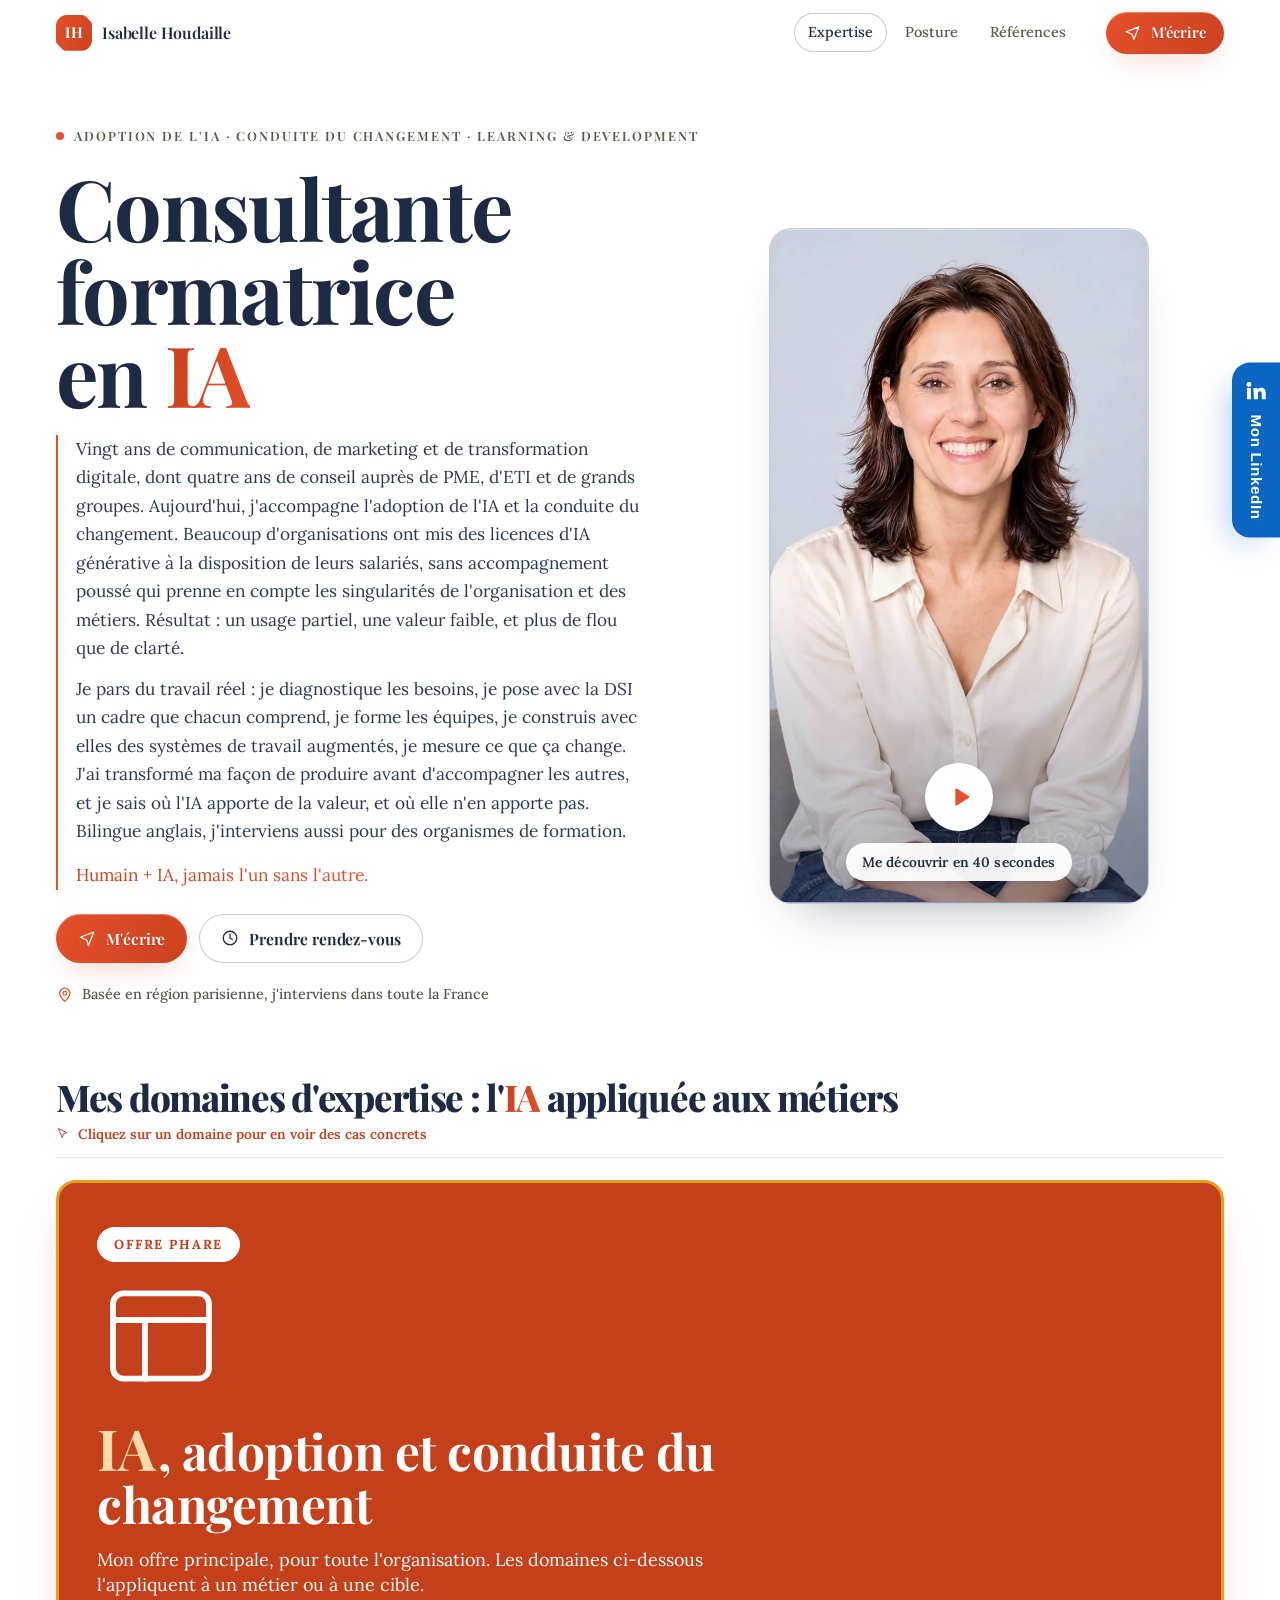
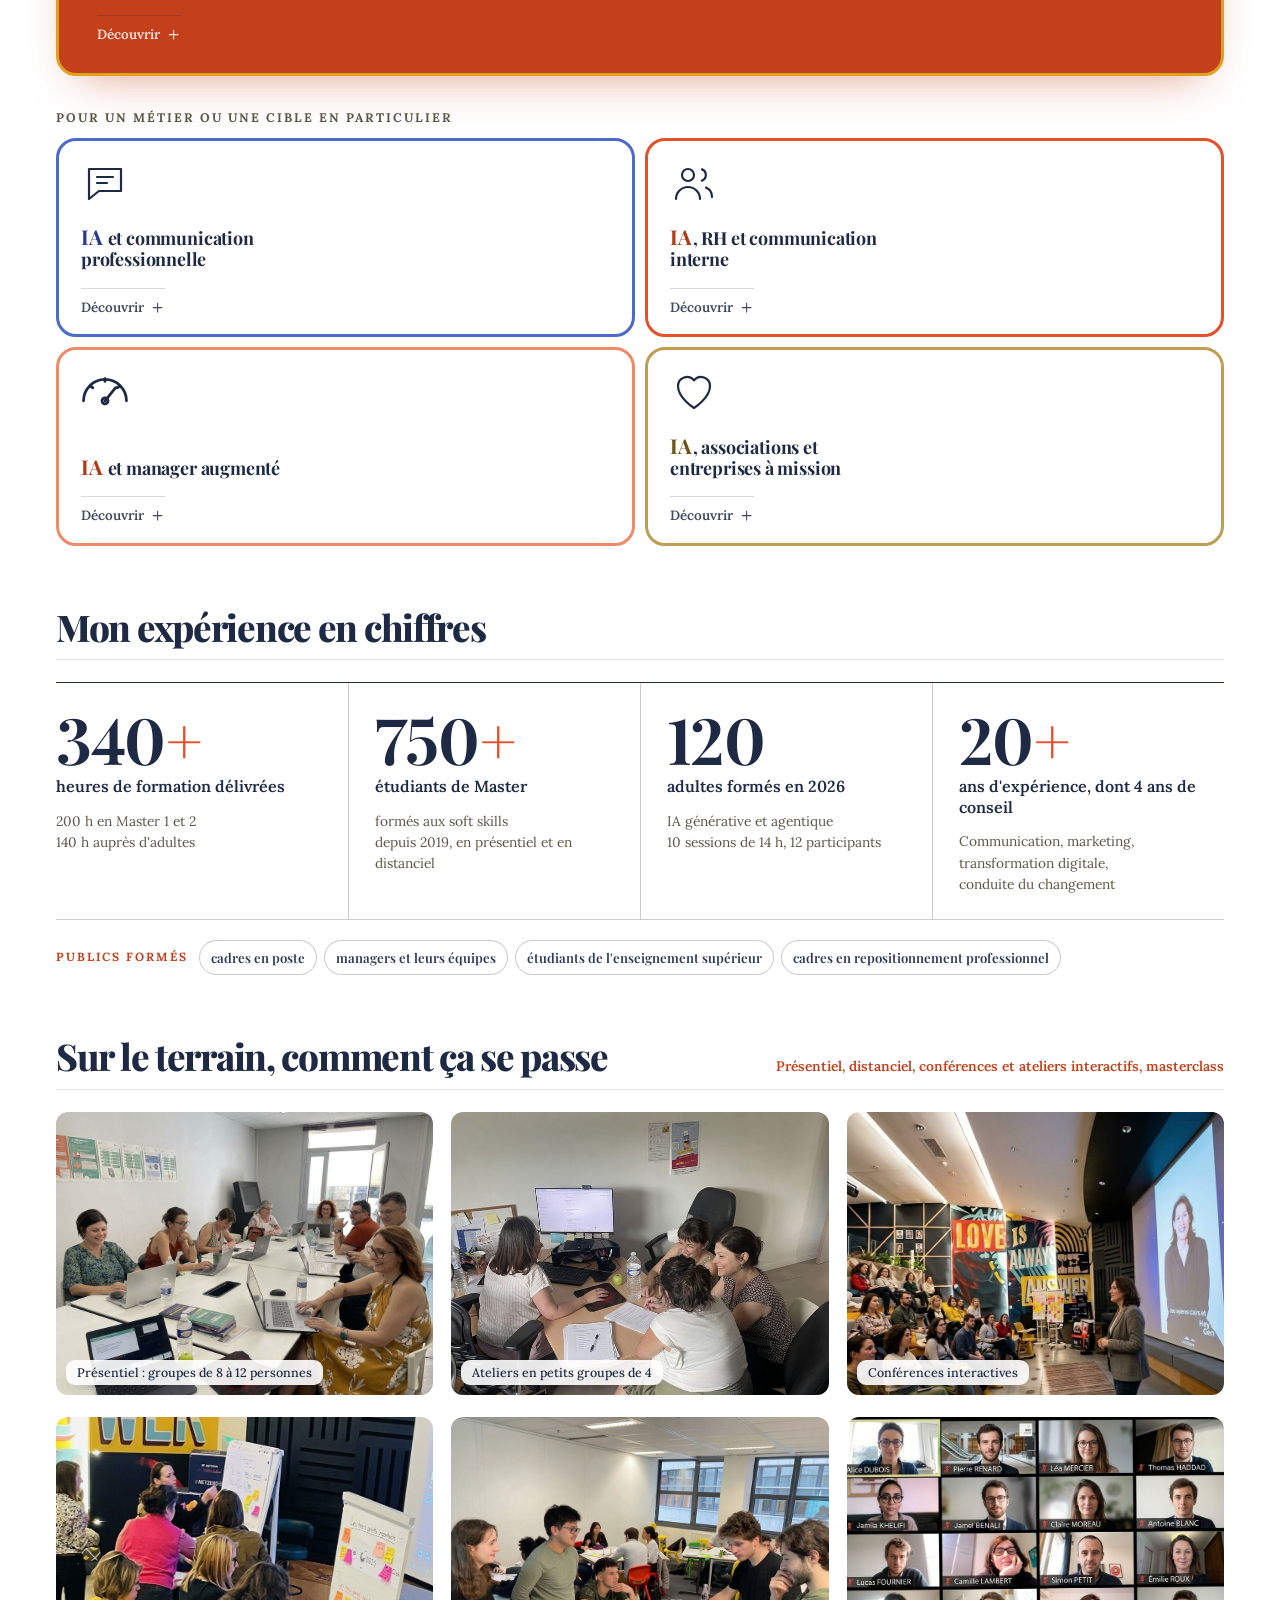
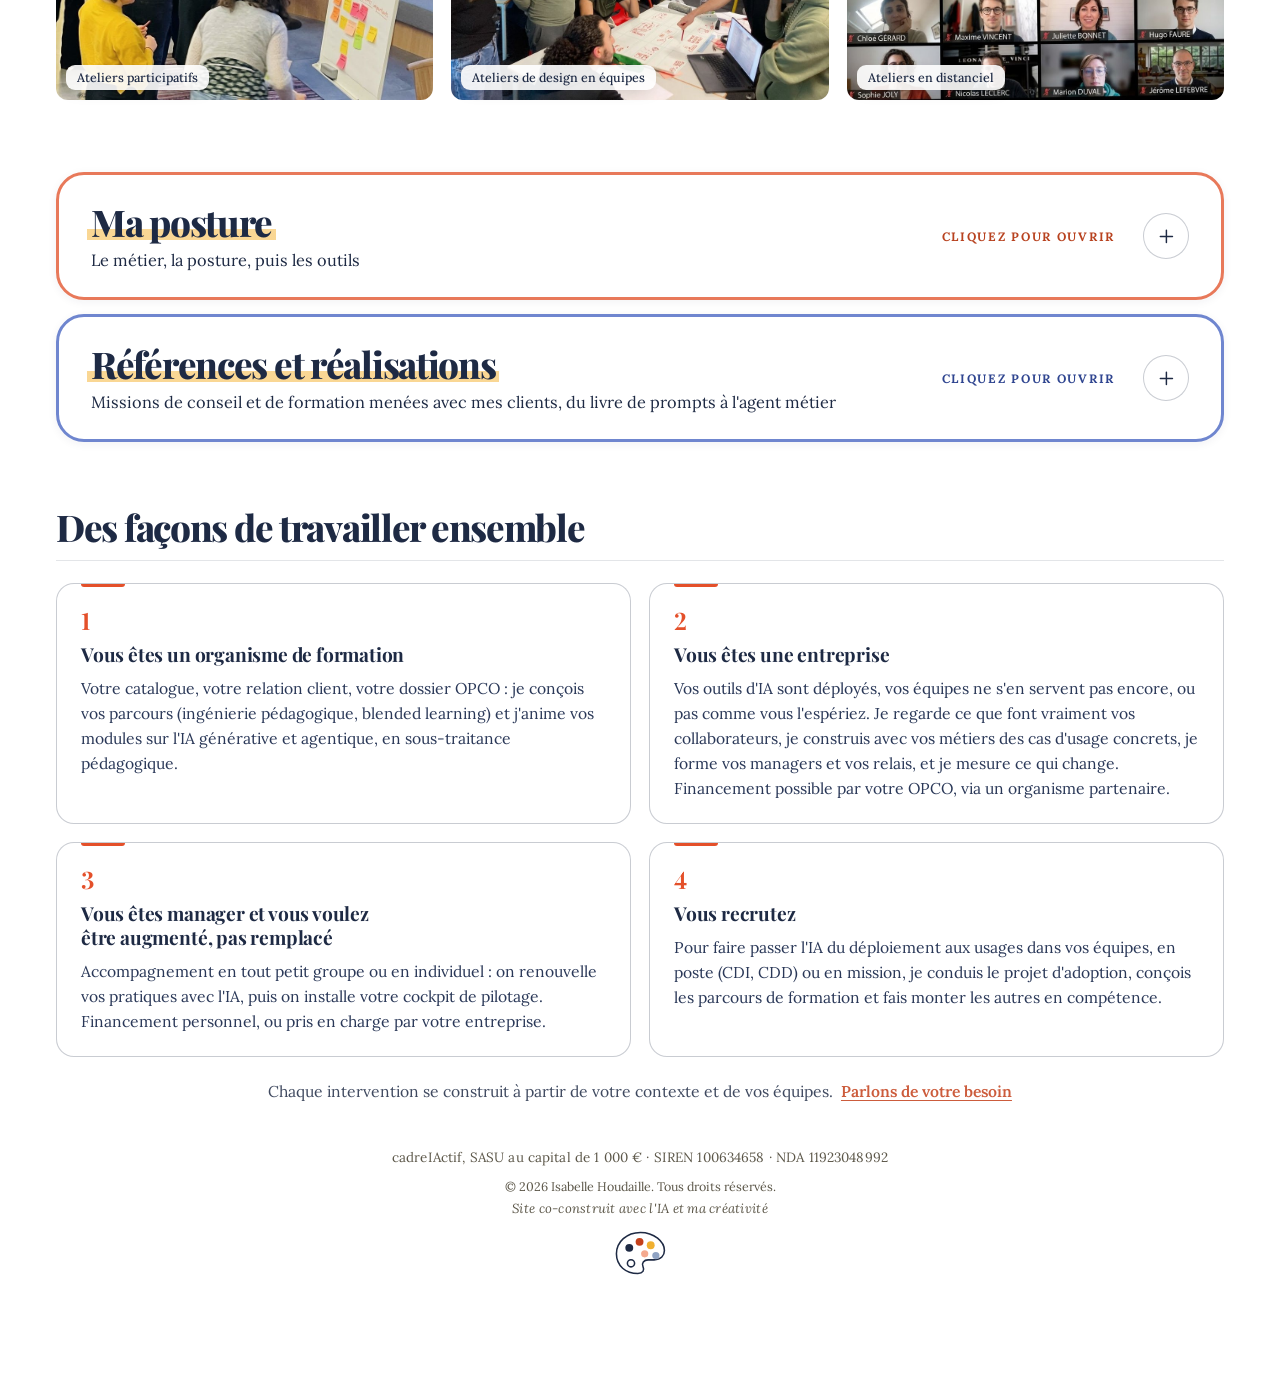
==== commit be52f9b8: "Fond blanc dès le premier octet et polices Google non bloquantes (fin du fond noir au chargement) Co" ====
--- a/index.html
+++ b/index.html
@@ -6,6 +6,8 @@
 <title>Isabelle Houdaille · Consultante formatrice IA, conduite du changement</title>
 <meta name="description" content="Consultante formatrice en IA : adoption de l'IA et conduite du changement, cadre d'usage, formation des équipes, systèmes de travail augmentés. Bilingue anglais.">
 <meta name="theme-color" content="#ffffff">
+<meta name="color-scheme" content="light">
+<style>html,body{background:#fff;color-scheme:light}</style>
 <meta name="robots" content="index, follow, max-image-preview:large, max-snippet:-1">
 <link rel="canonical" href="https://www.cadreiactif.com/">
 <meta property="og:type" content="website">
@@ -82,7 +84,8 @@
 <link rel="icon" href="data:image/svg+xml,%3Csvg xmlns=%27http://www.w3.org/2000/svg%27 viewBox=%270 0 64 64%27%3E%3Crect width=%2764%27 height=%2764%27 rx=%2714%27 fill=%27%23ffffff%27/%3E%3Ctext x=%2732%27 y=%2742%27 font-size=%2728%27 font-weight=%27700%27 text-anchor=%27middle%27 font-family=%27Arial,sans-serif%27 fill=%27%23e4502a%27%3EIH%3C/text%3E%3C/svg%3E">
 <link rel="preconnect" href="https://fonts.googleapis.com">
 <link rel="preconnect" href="https://fonts.gstatic.com" crossorigin>
-<link rel="stylesheet" href="https://fonts.googleapis.com/css2?family=Lora:ital,wght@0,400;0,500;0,600;0,700;1,400&family=Playfair+Display:wght@500;600;700;800;900&display=swap">
+<link rel="preload" as="style" href="https://fonts.googleapis.com/css2?family=Lora:ital,wght@0,400;0,500;0,600;0,700;1,400&family=Playfair+Display:wght@500;600;700;800;900&display=swap" onload="this.onload=null;this.rel='stylesheet'">
+<noscript><link rel="stylesheet" href="https://fonts.googleapis.com/css2?family=Lora:ital,wght@0,400;0,500;0,600;0,700;1,400&family=Playfair+Display:wght@500;600;700;800;900&display=swap"></noscript>
 <link rel="stylesheet" href="style.css?v=20261110160000">
 <noscript><style>.ssr{position:static;width:auto;height:auto;margin:0;overflow:visible;clip:auto;white-space:normal;padding:24px;max-width:860px;margin:0 auto;font-family:Georgia,serif;line-height:1.6}</style></noscript>
 </head>
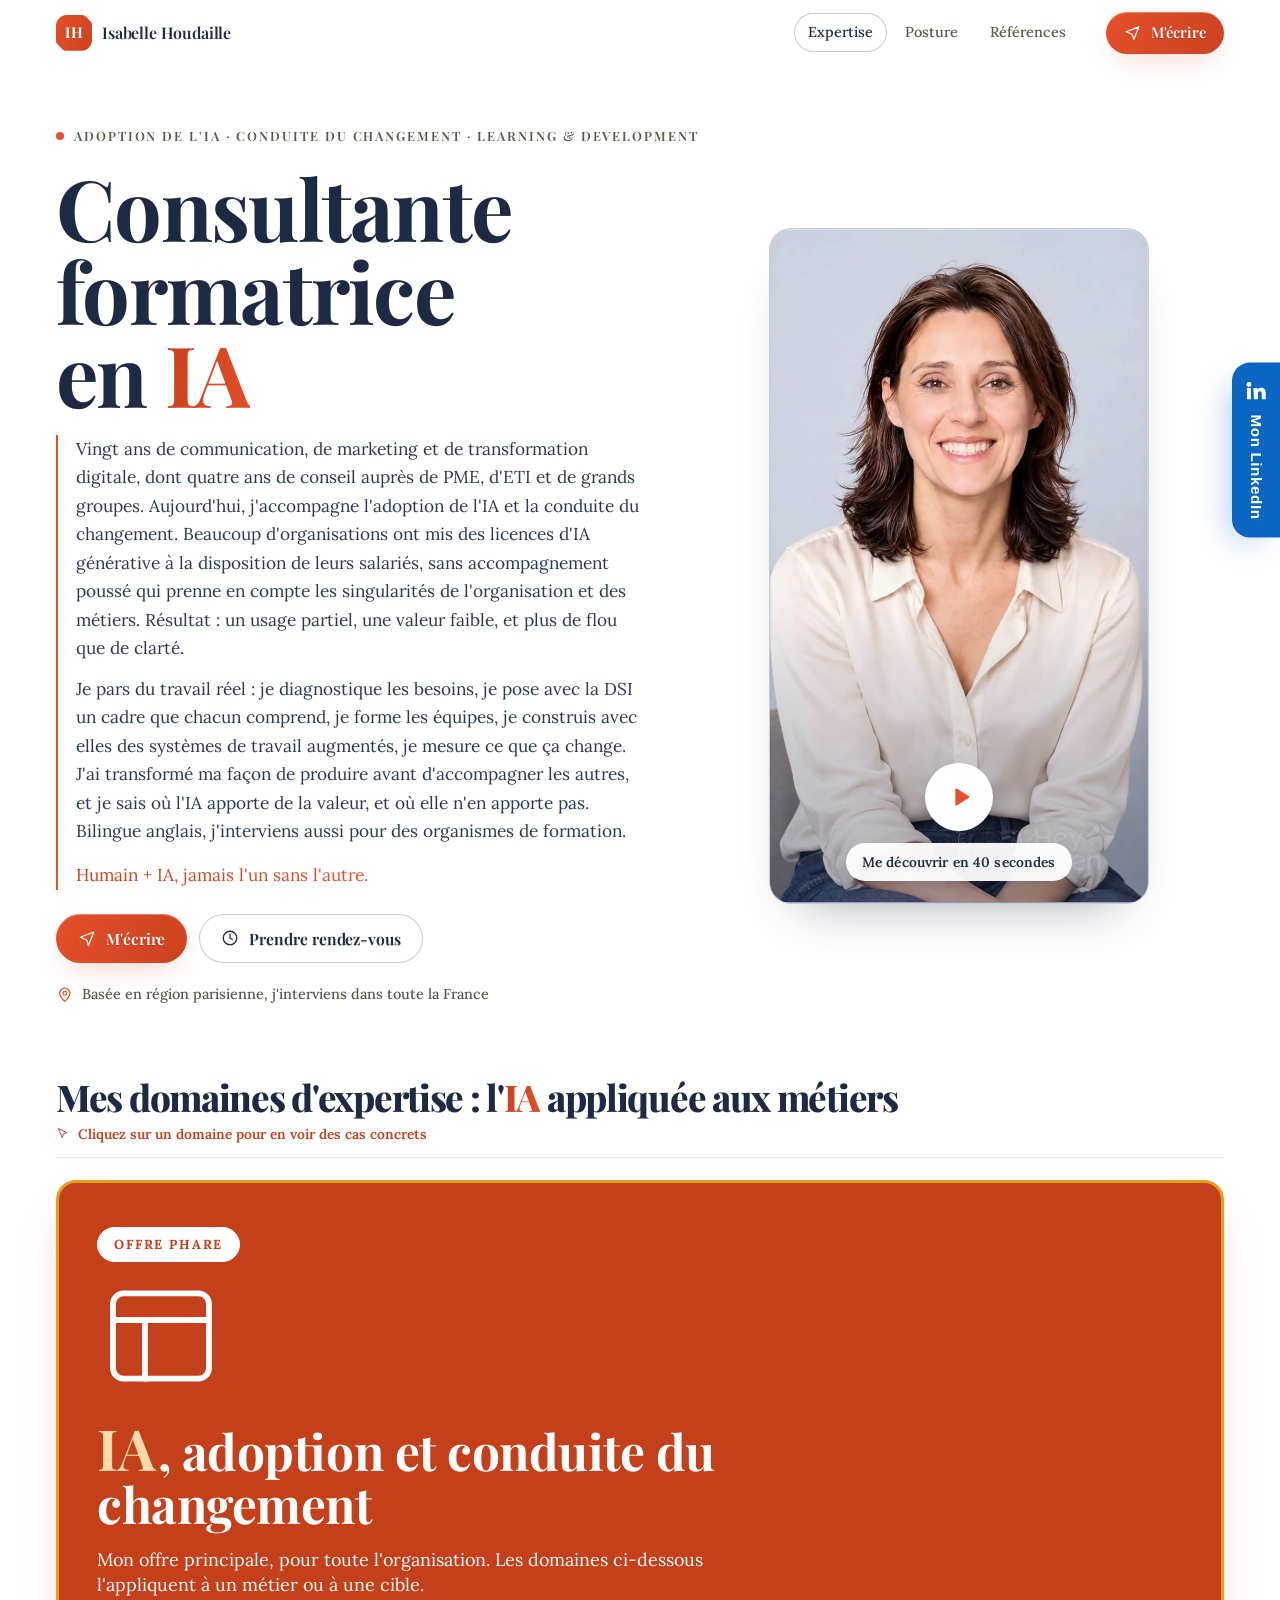
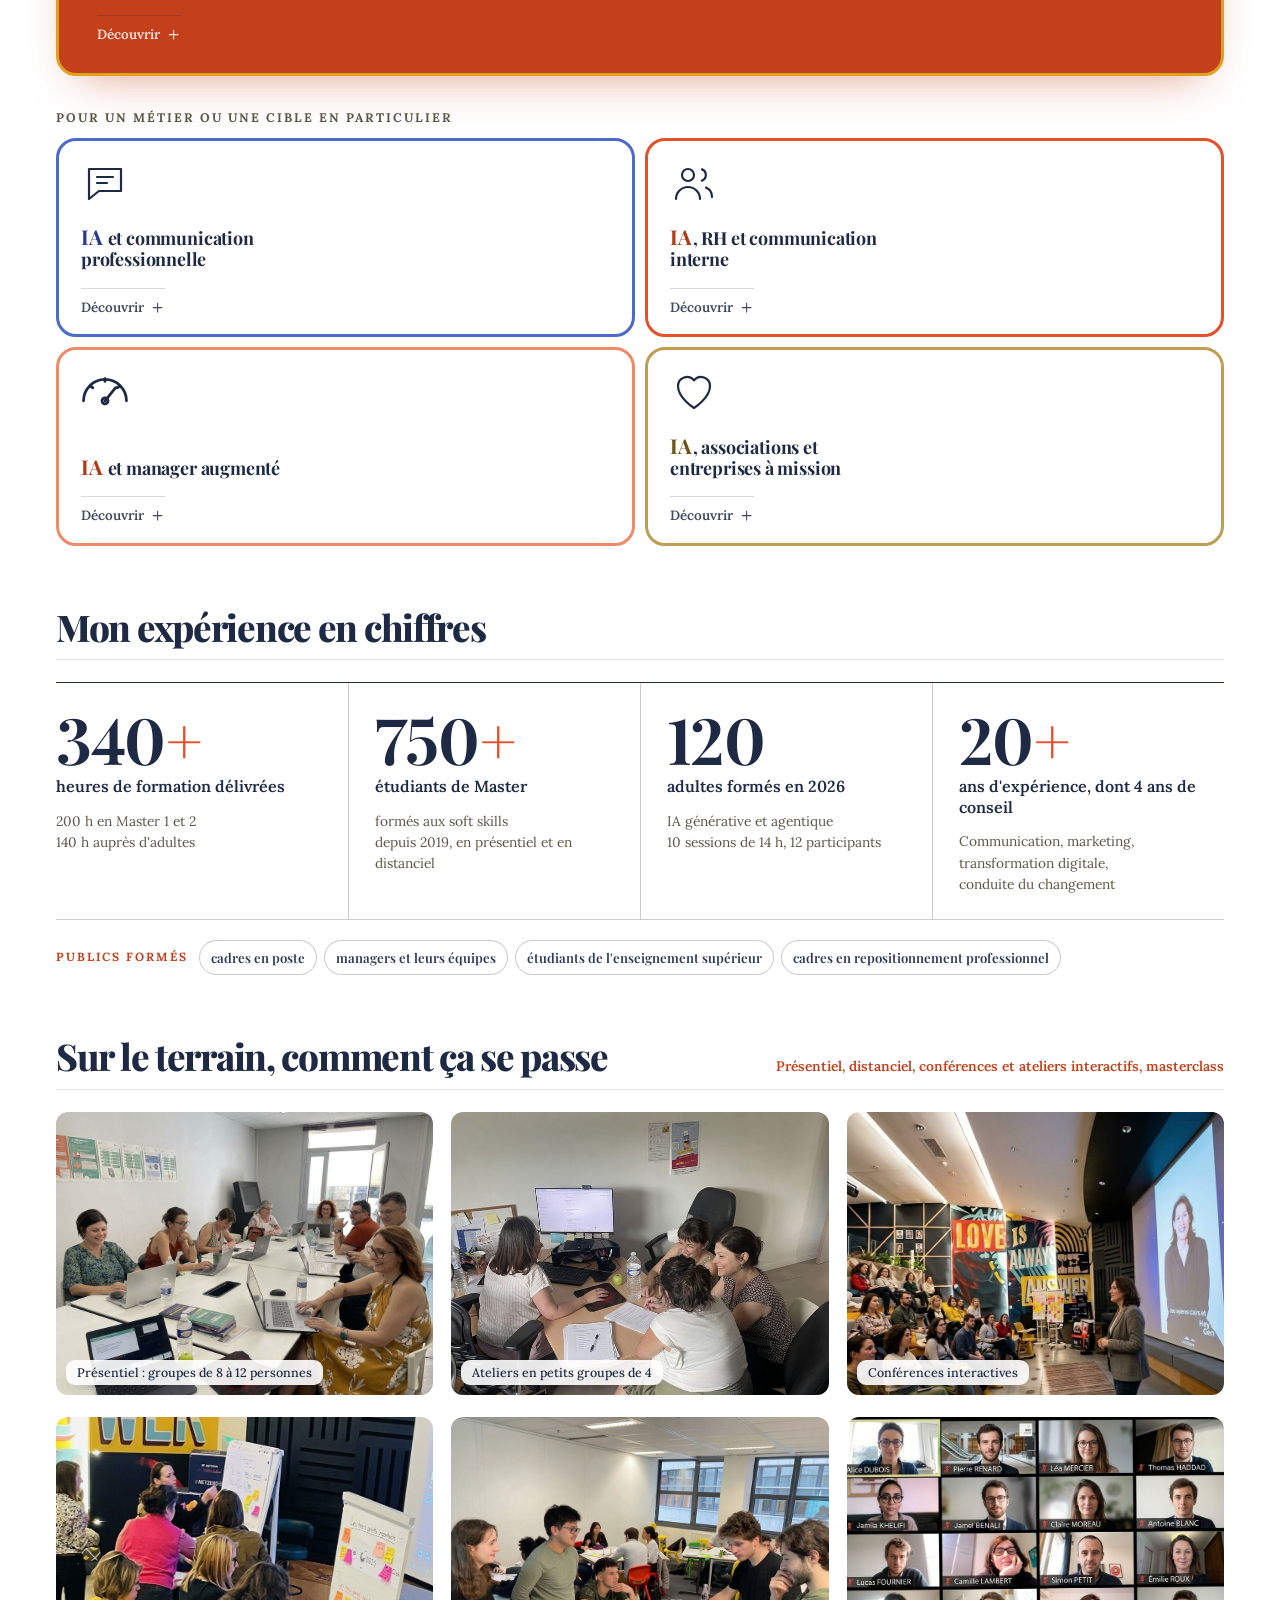
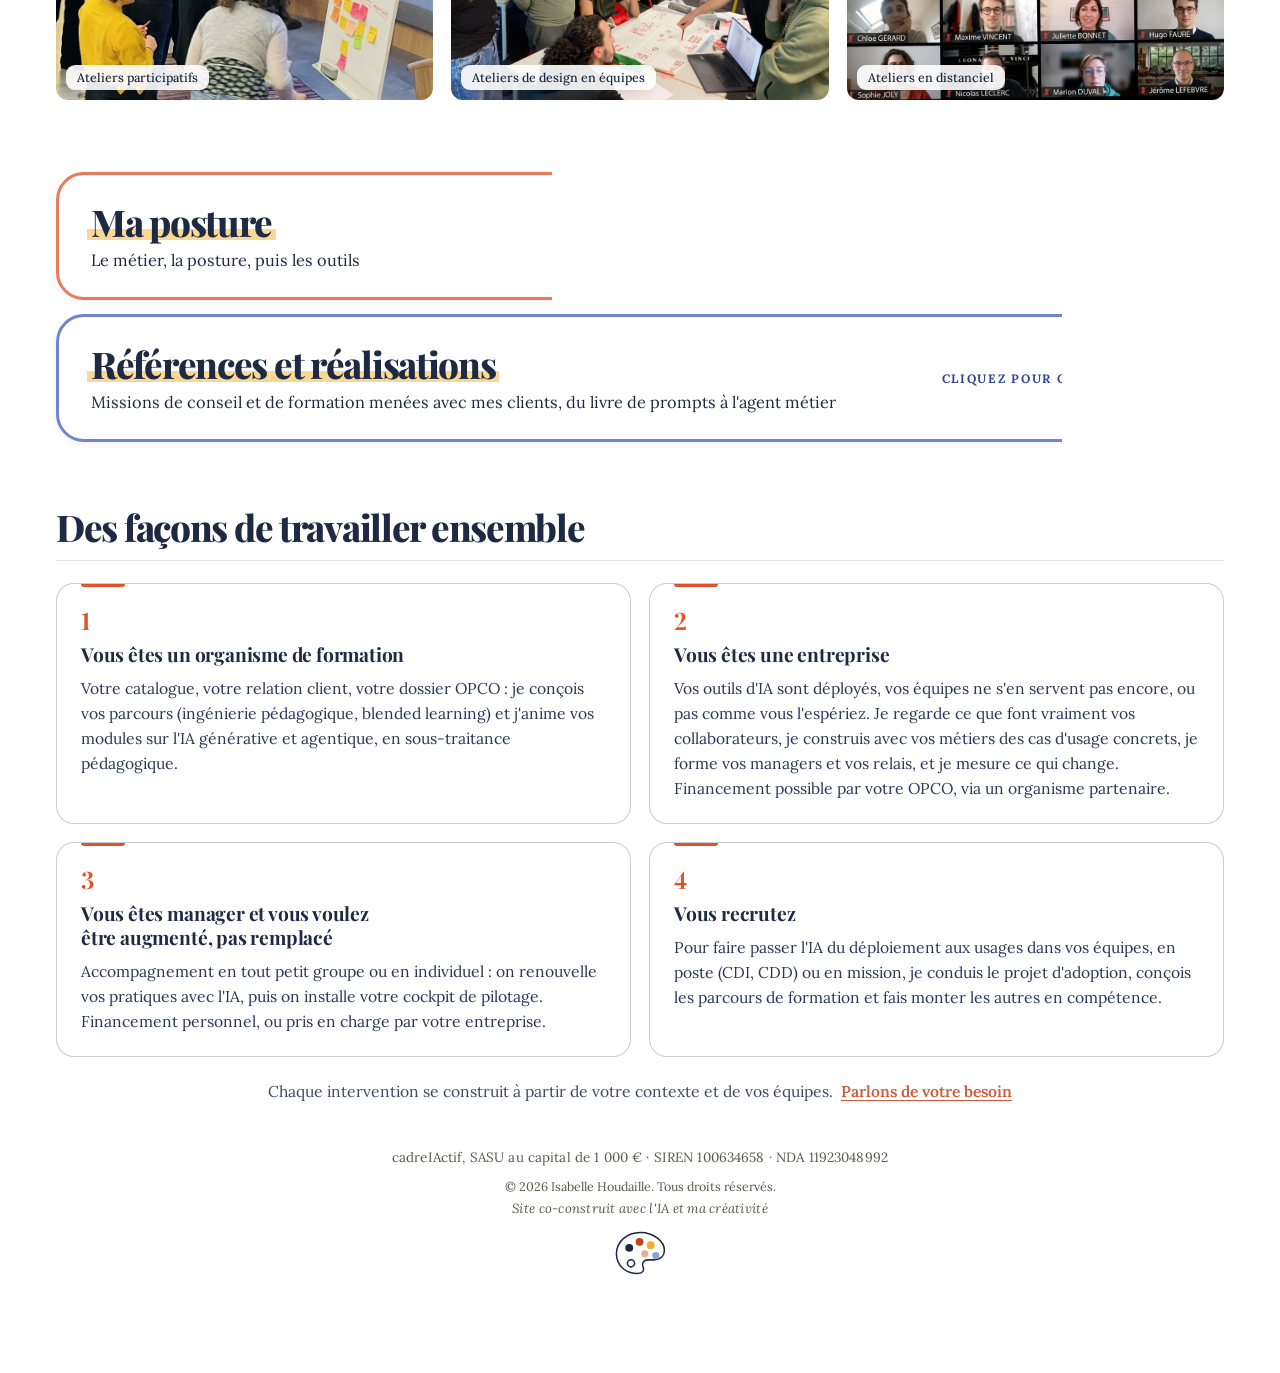
==== commit 671321a6: "Fond blanc imposé avec priorité maximale dès l'en-tête (parade contre un thème sombre injecté par un" ====
--- a/index.html
+++ b/index.html
@@ -7,7 +7,7 @@
 <meta name="description" content="Consultante formatrice en IA : adoption de l'IA et conduite du changement, cadre d'usage, formation des équipes, systèmes de travail augmentés. Bilingue anglais.">
 <meta name="theme-color" content="#ffffff">
 <meta name="color-scheme" content="light">
-<style>html,body{background:#fff;color-scheme:light}</style>
+<style>html,body{background:#fff;color-scheme:light}html:root,html:root>body,html:root>body>main{background-color:#fff!important}</style>
 <meta name="robots" content="index, follow, max-image-preview:large, max-snippet:-1">
 <link rel="canonical" href="https://www.cadreiactif.com/">
 <meta property="og:type" content="website">
